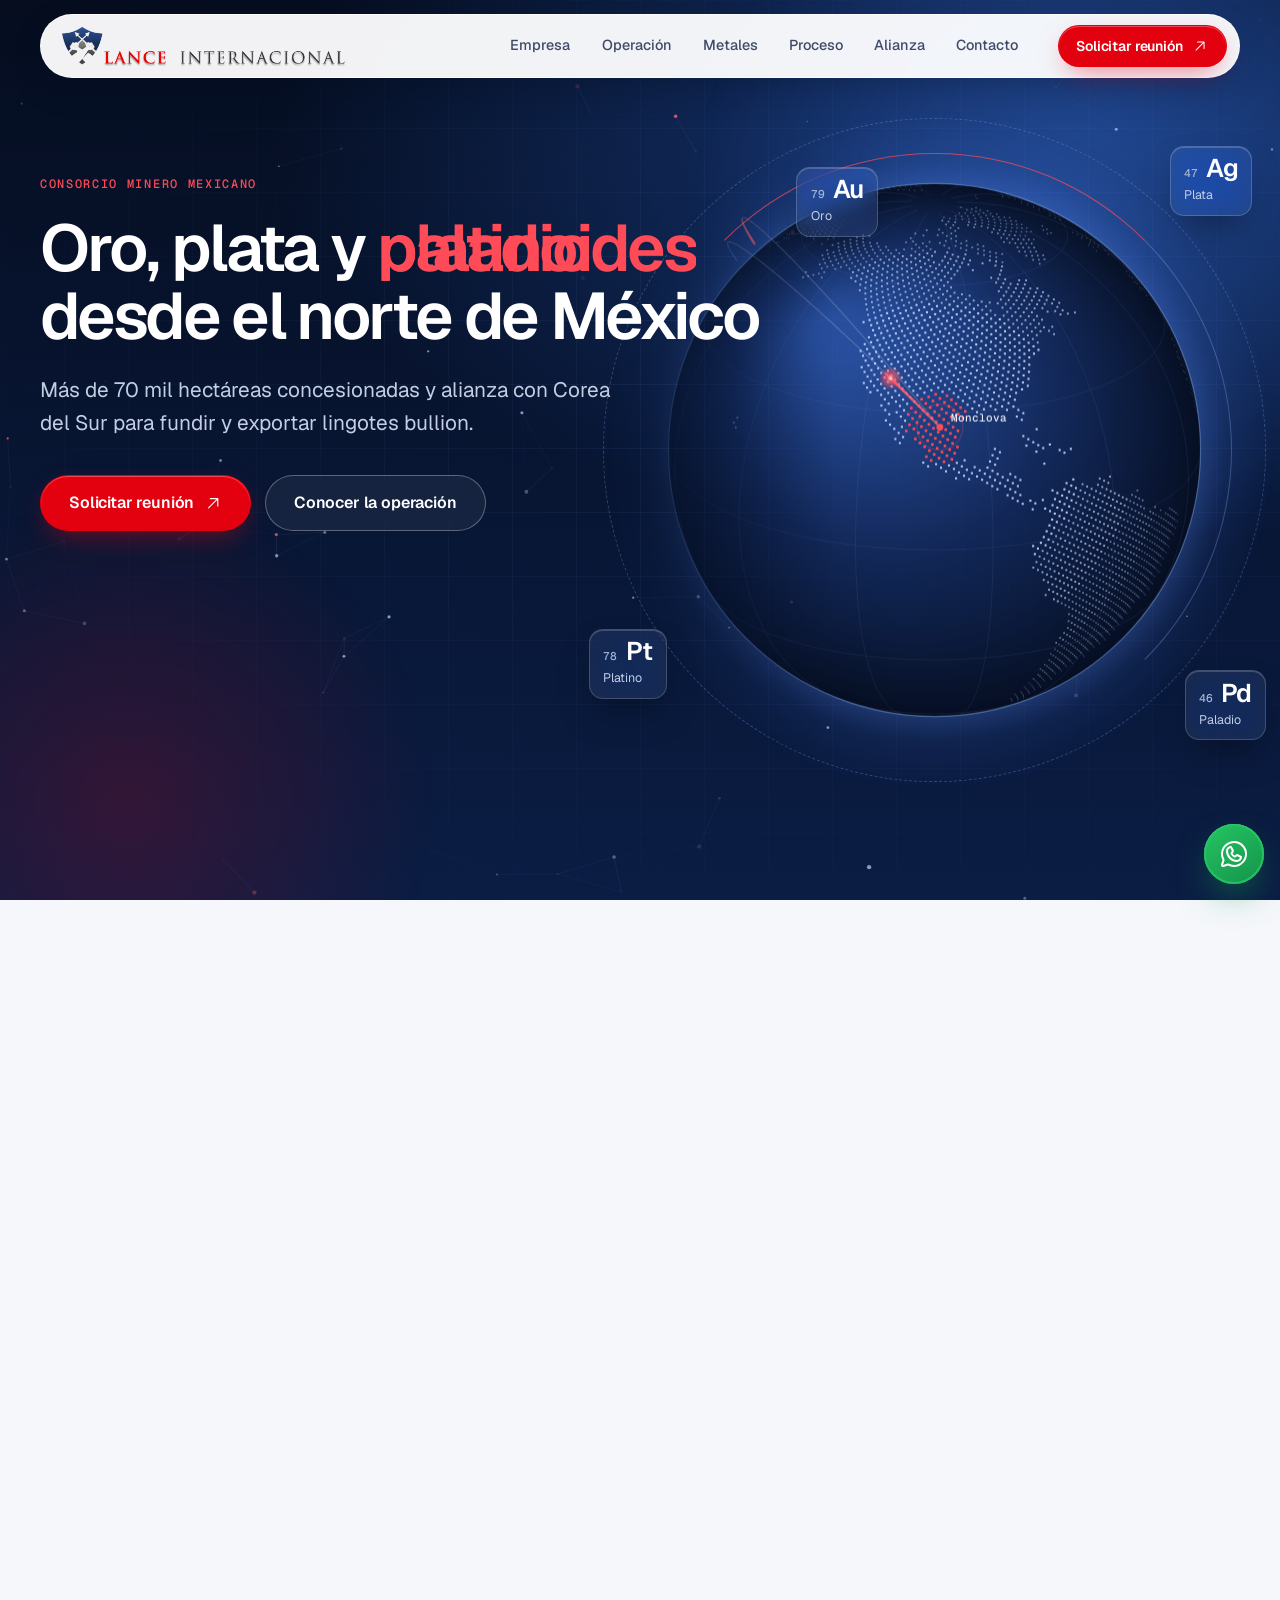
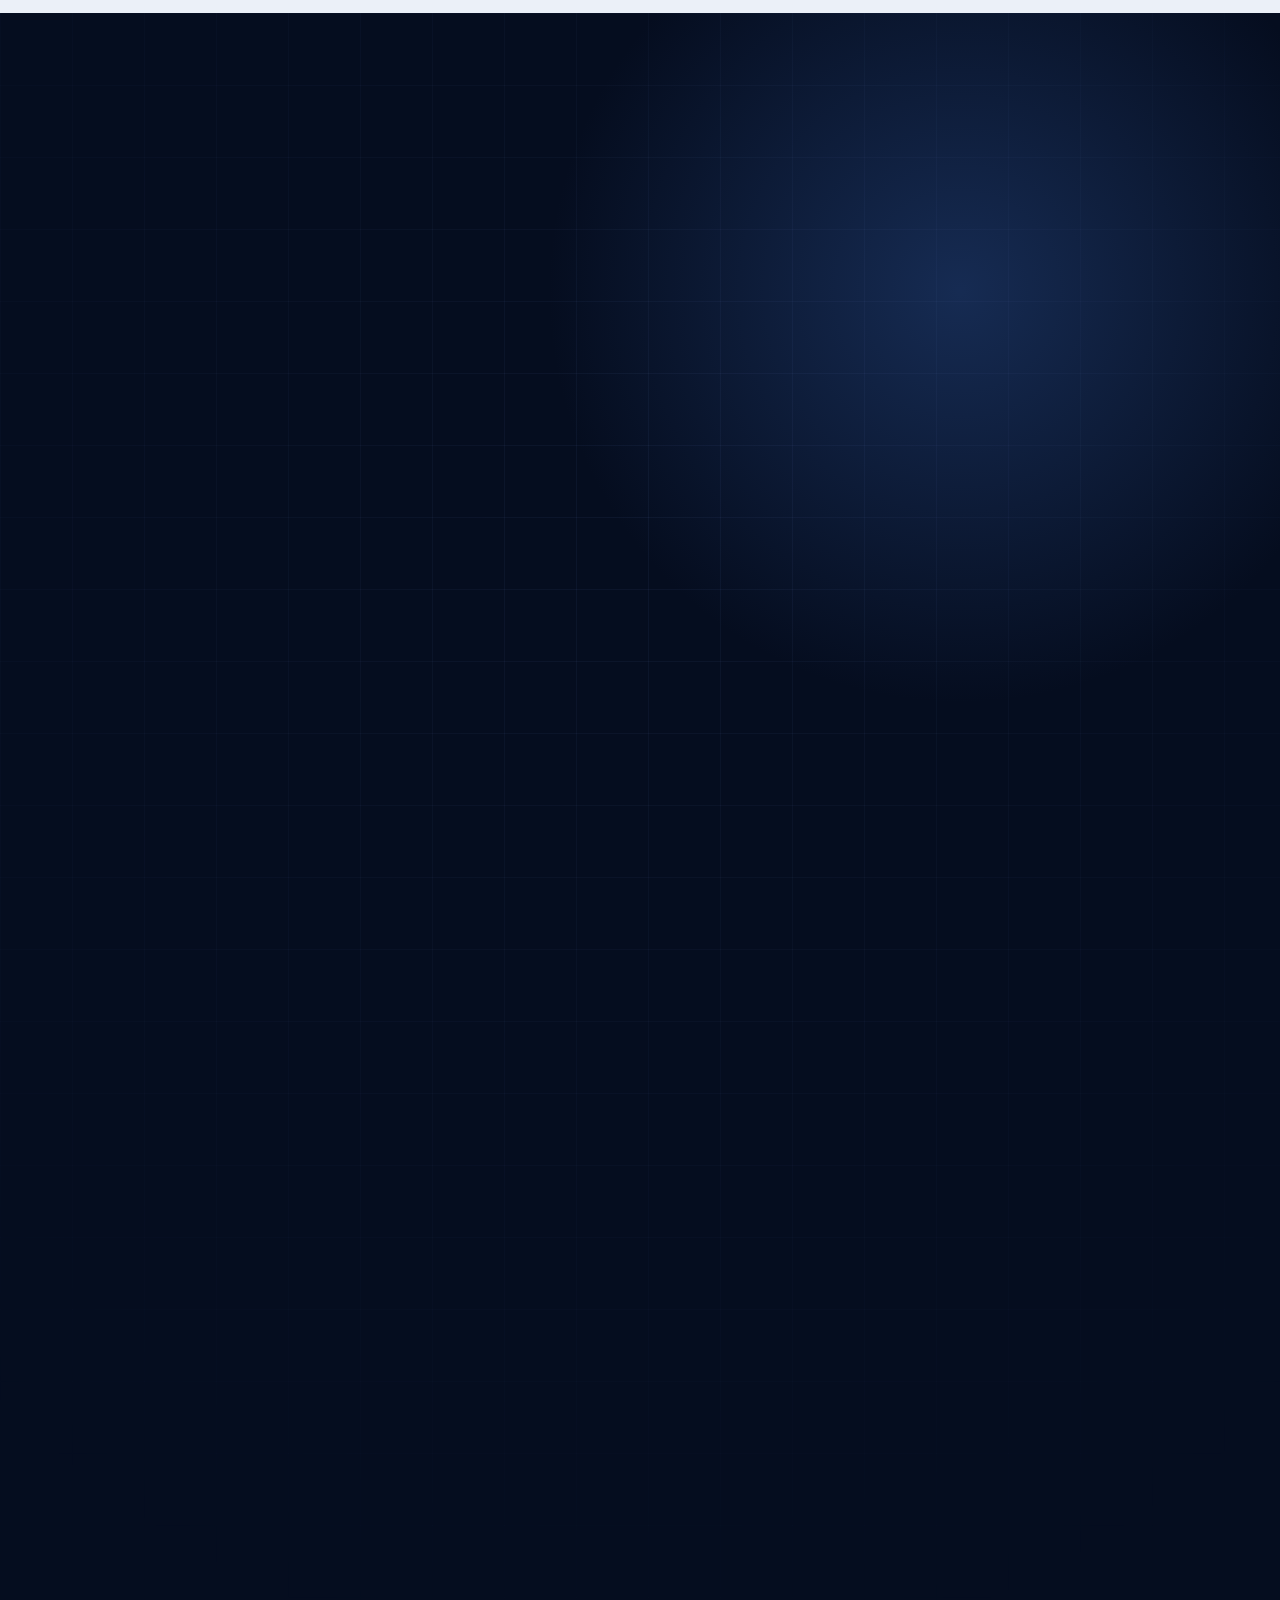
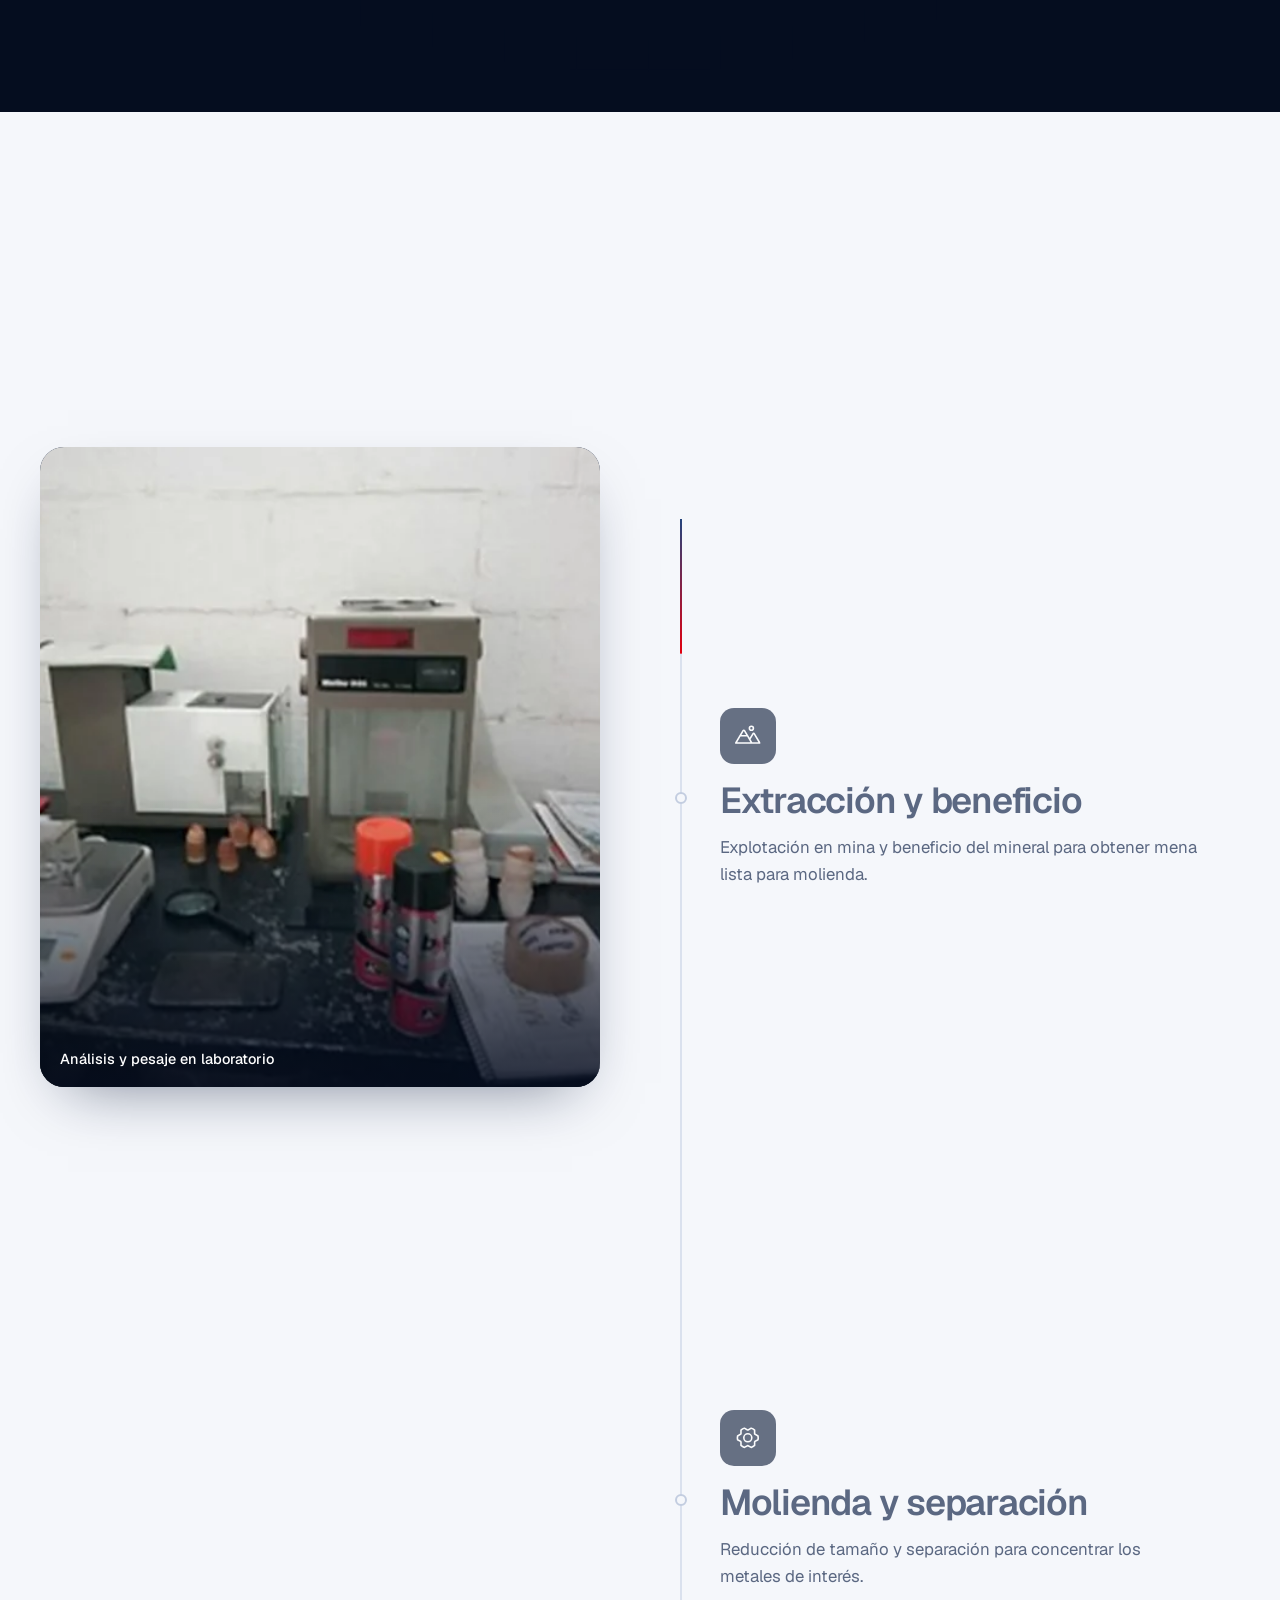
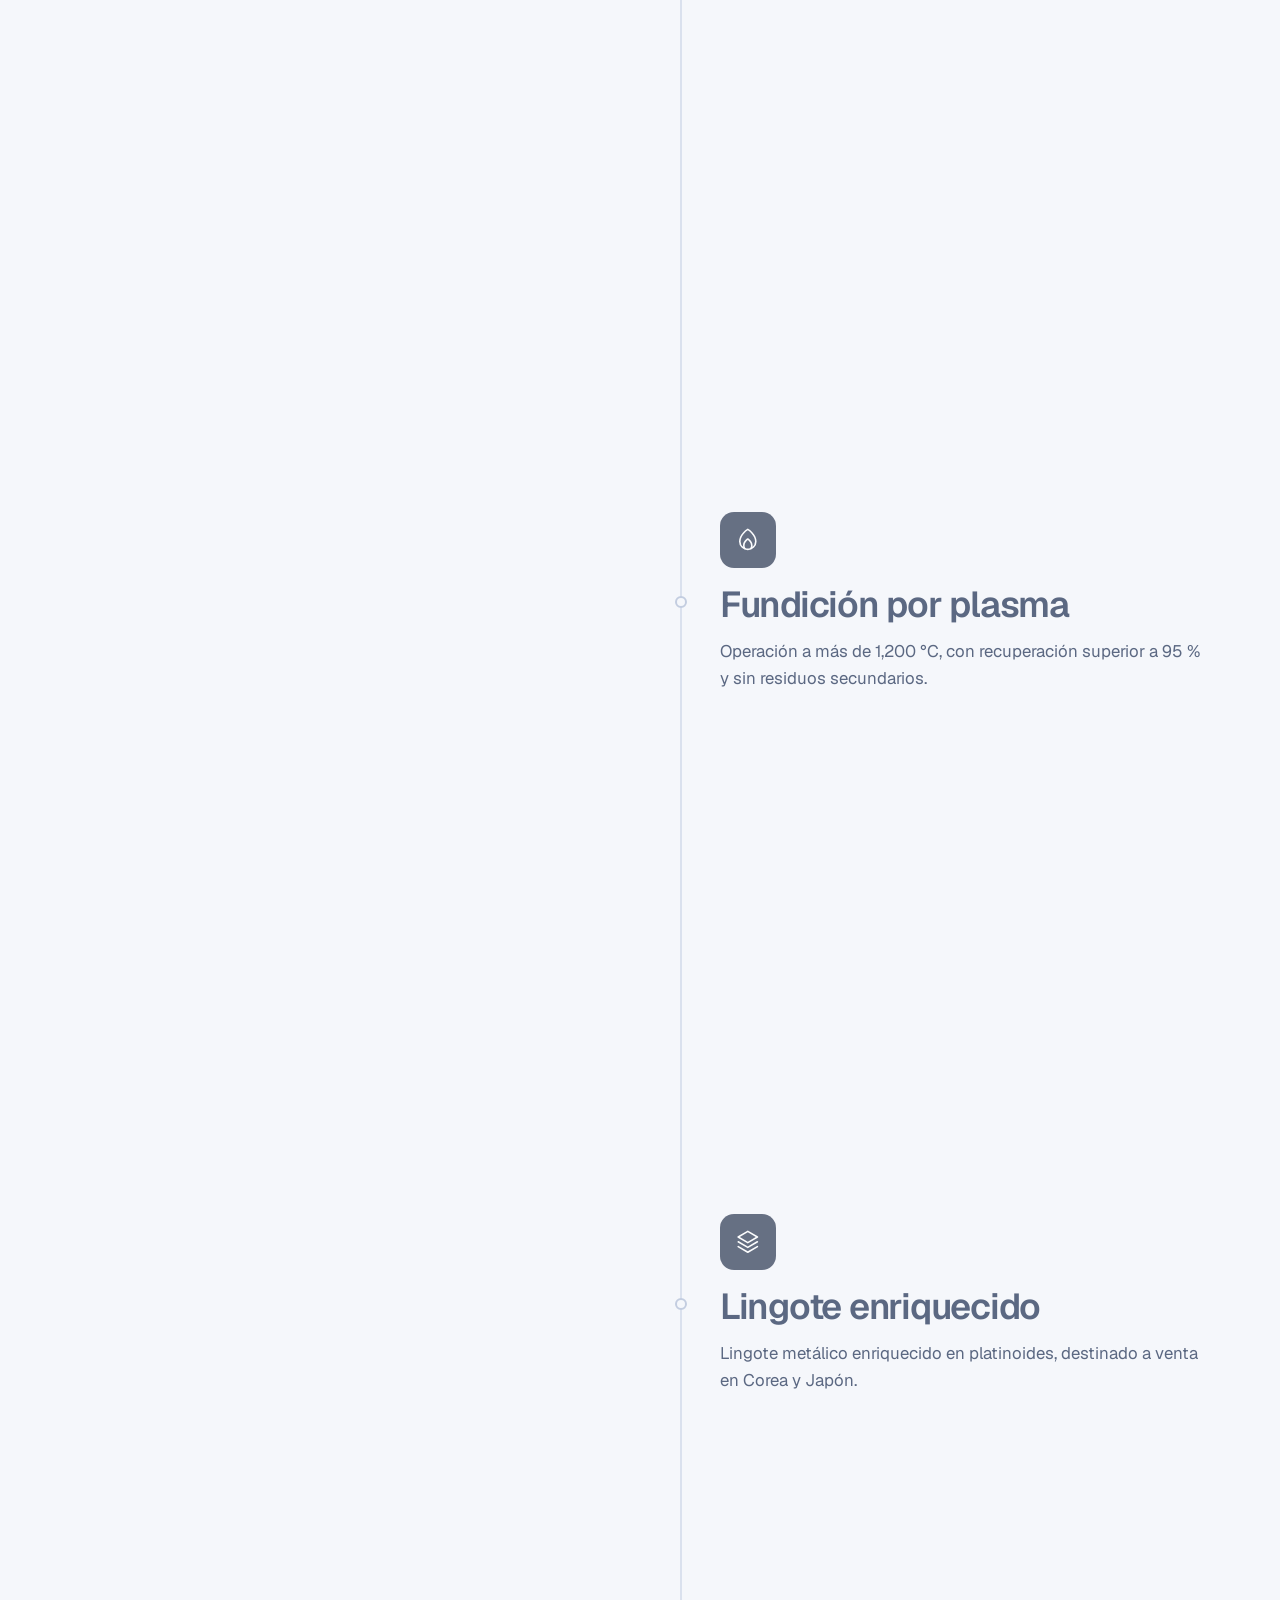
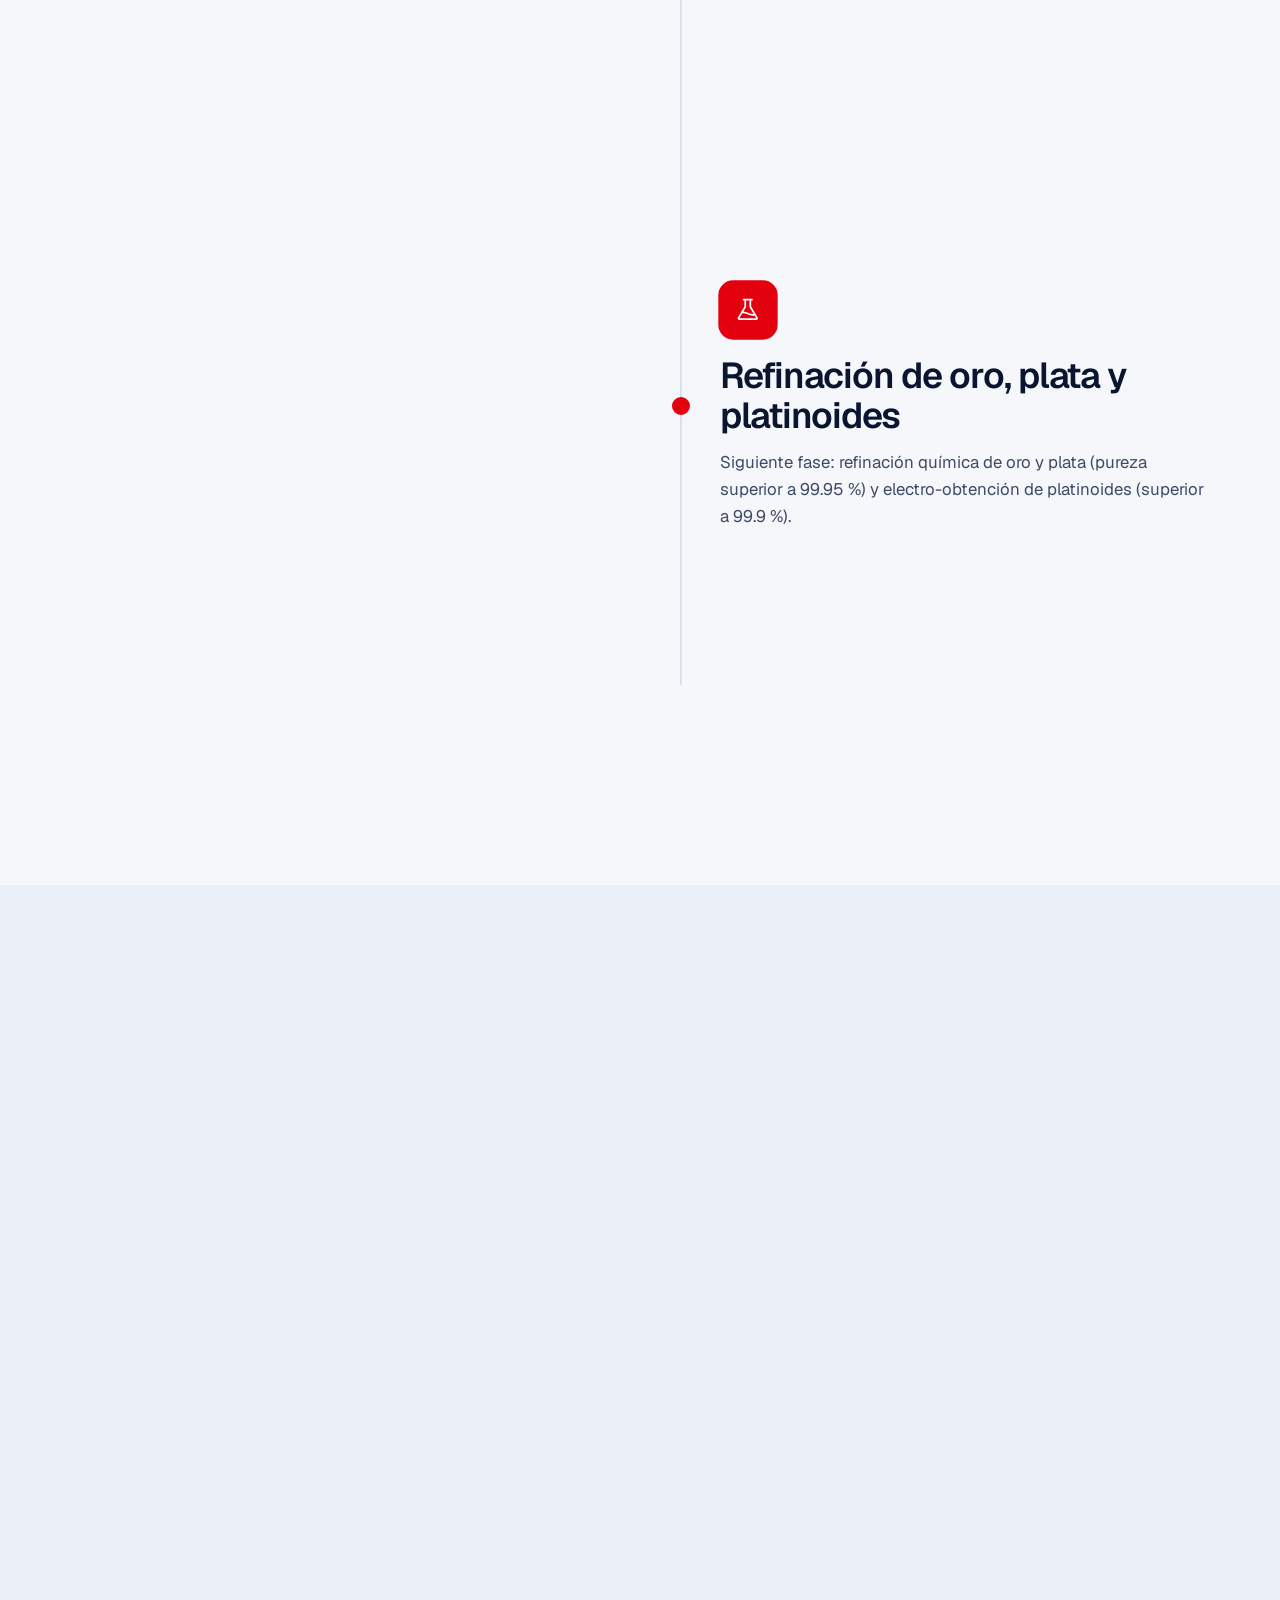
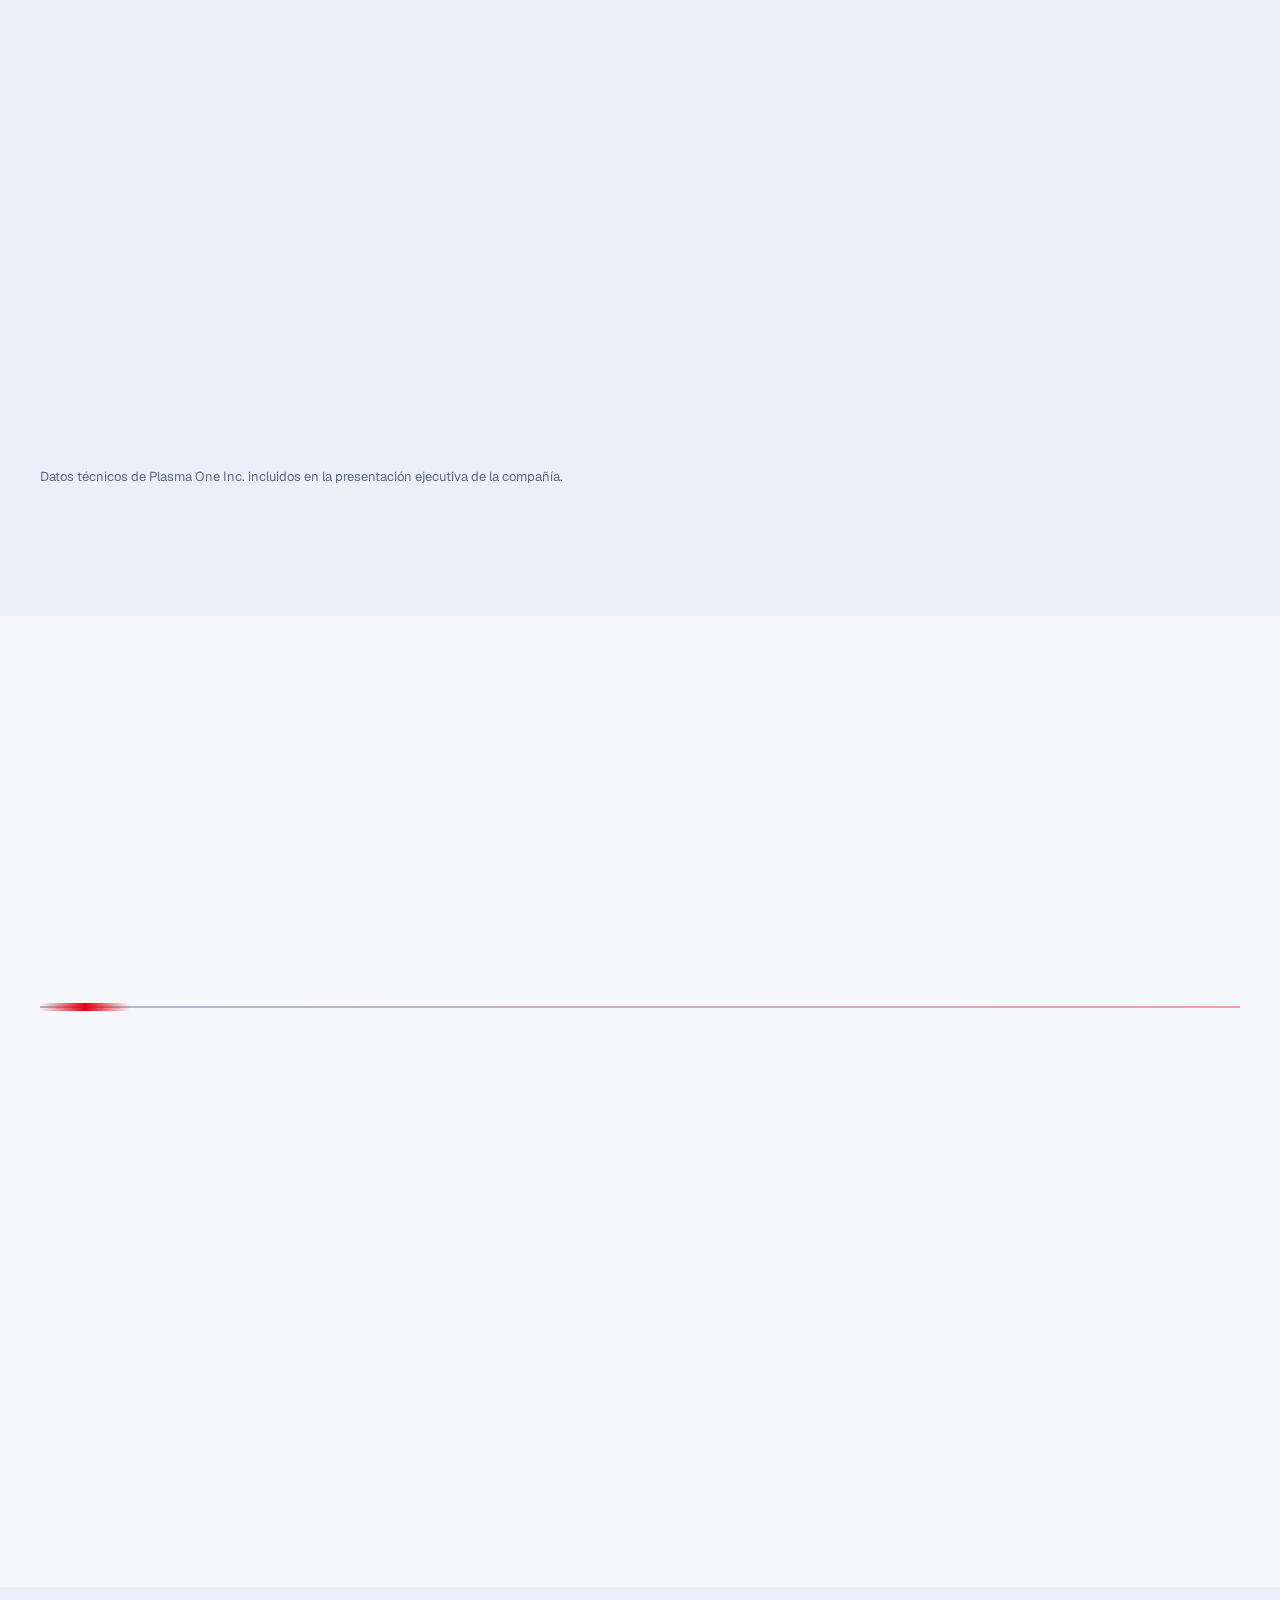
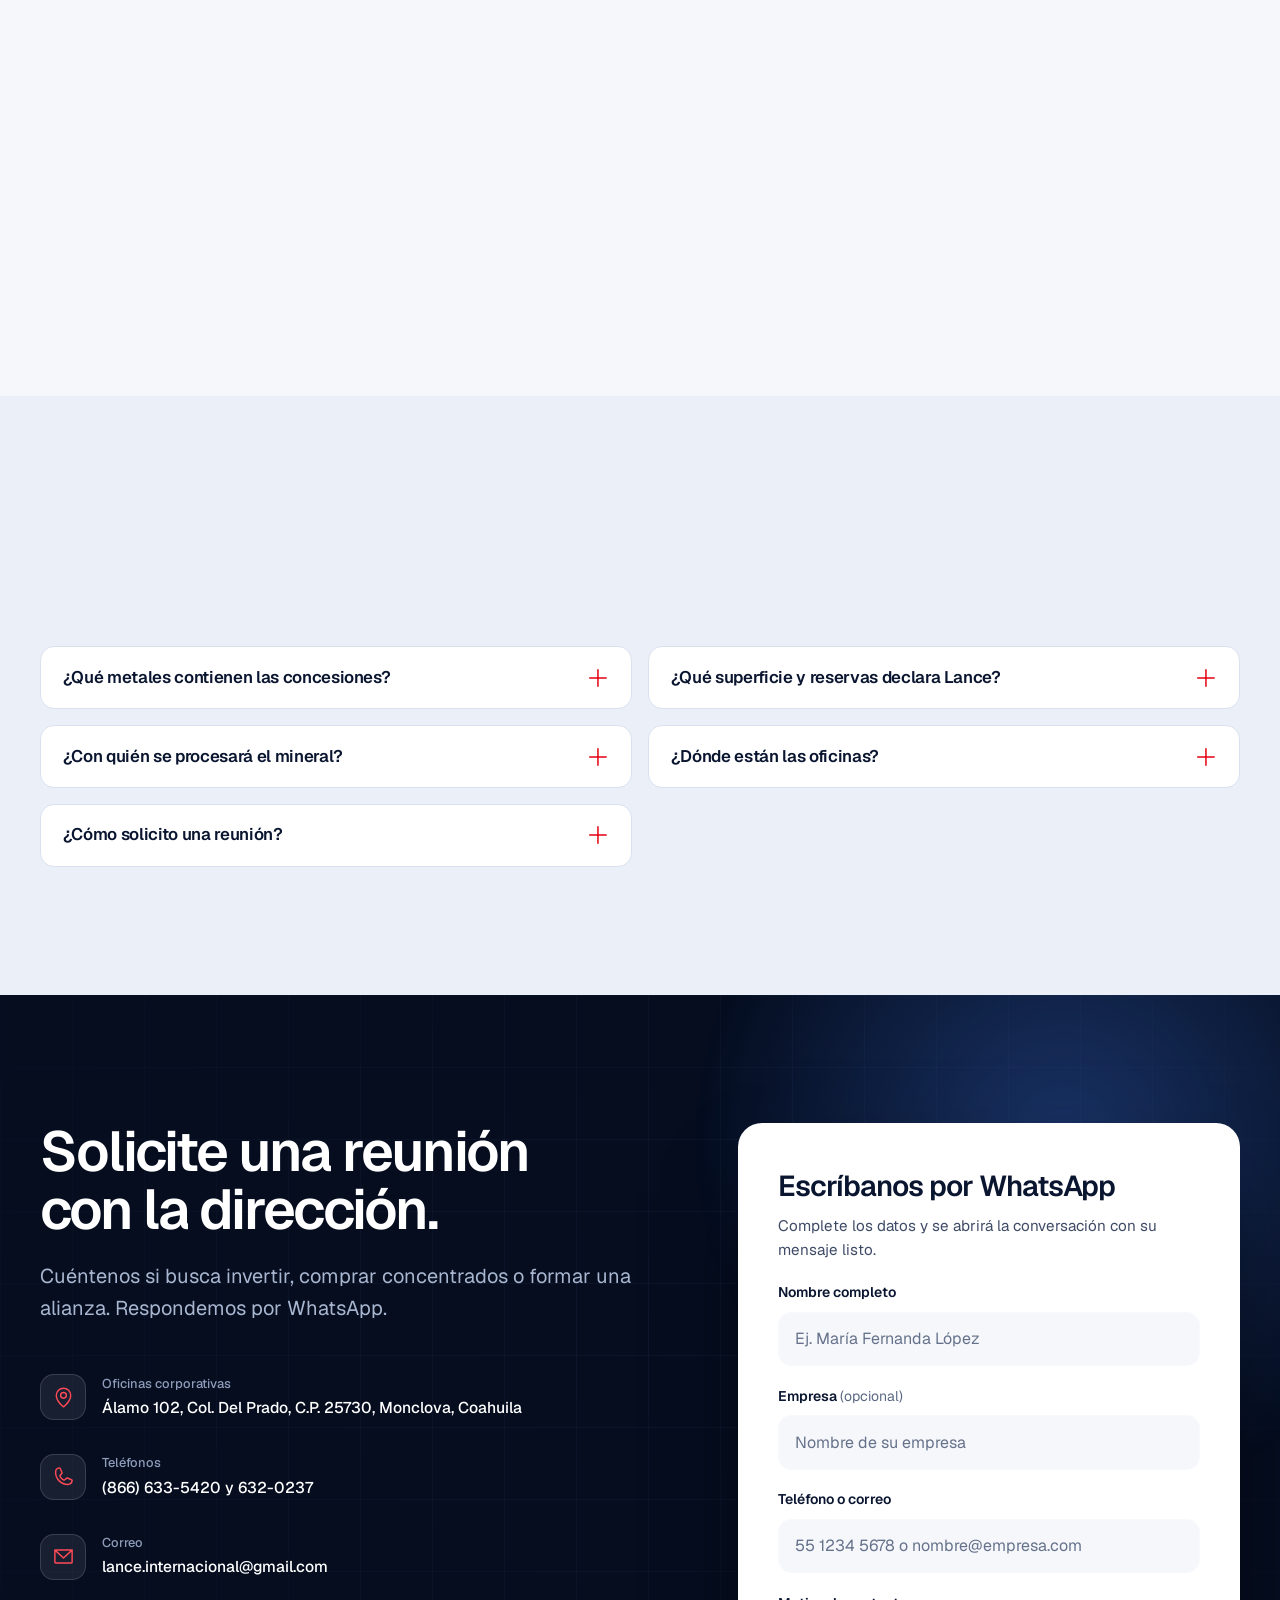
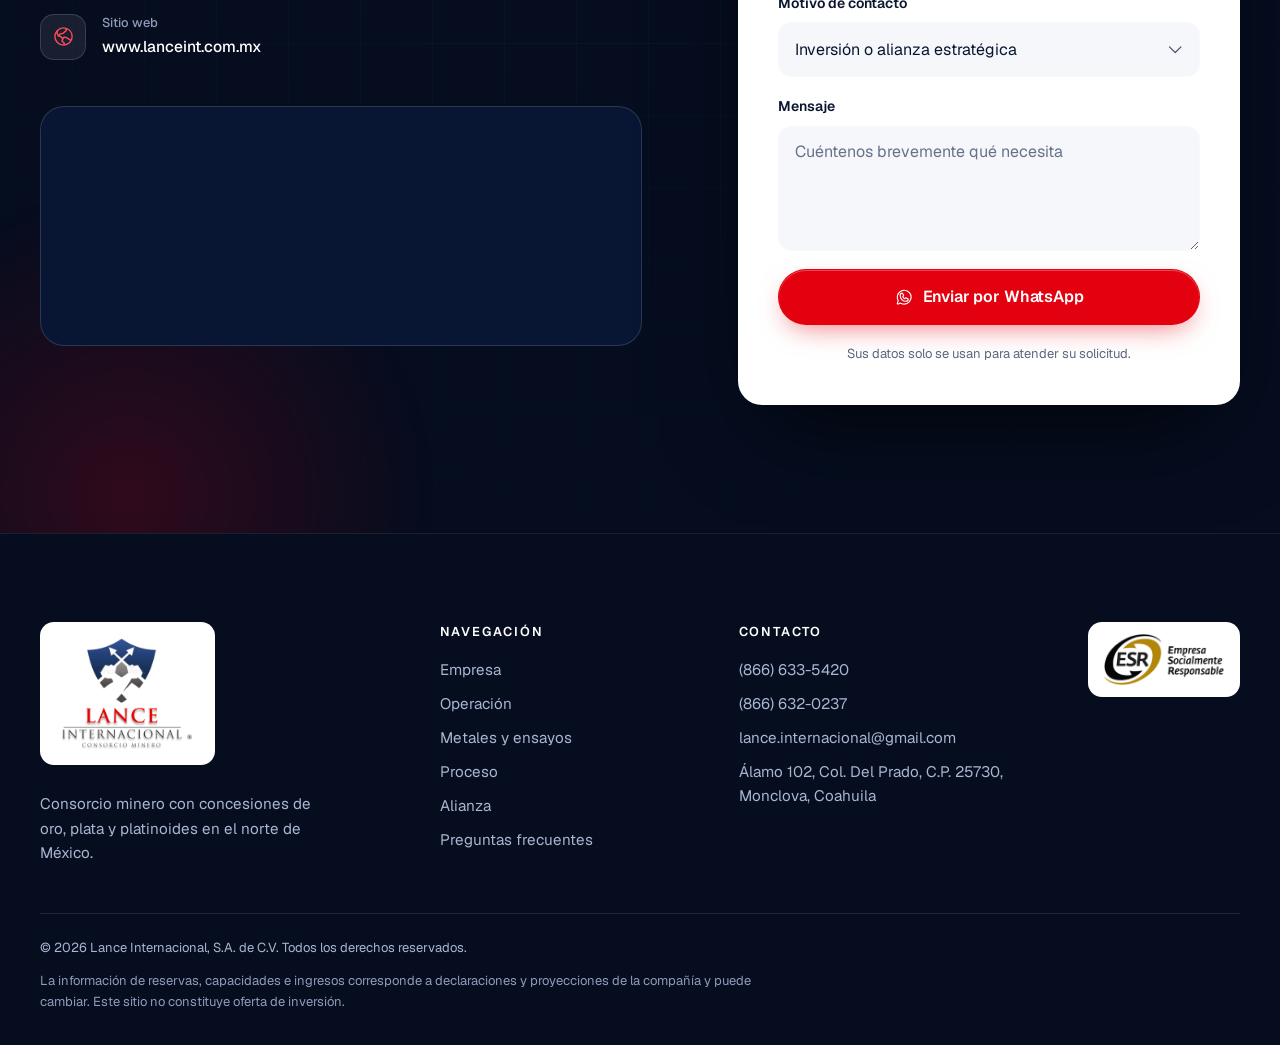
==== index.html @ d346f2a3 "first commit" ====
<!DOCTYPE html>
<html lang="es-MX" class="no-js">
<head>
  <meta charset="utf-8">
  <meta name="viewport" content="width=device-width, initial-scale=1, viewport-fit=cover">

  <!-- SEO base -->
  <title>Lance Internacional | Minería de oro, plata y platinoides en Coahuila, México</title>
  <meta name="description" content="Lance Internacional: consorcio minero en Monclova, Coahuila, con concesiones de oro, plata y platinoides y alianza con Plasma One para exportar lingotes bullion.">
  <meta name="keywords" content="minería México, concesiones mineras Coahuila, oro plata platinoides, paladio platino iridio rodio, lingotes bullion, exportación de concentrados, consorcio minero Monclova, Plasma One">
  <meta name="author" content="Lance Internacional, S.A. de C.V.">
  <meta name="robots" content="index, follow, max-image-preview:large">
  <link rel="canonical" href="https://www.lanceint.com.mx/">
  <meta name="theme-color" content="#081634">
  <meta name="format-detection" content="telephone=yes">

  <!-- Open Graph / Twitter -->
  <meta property="og:type" content="website">
  <meta property="og:locale" content="es_MX">
  <meta property="og:site_name" content="Lance Internacional">
  <meta property="og:title" content="Lance Internacional | Oro, plata y platinoides desde el norte de México">
  <meta property="og:description" content="Más de 70 mil hectáreas concesionadas y alianza tecnológica con Corea del Sur para fundir y exportar lingotes bullion.">
  <meta property="og:url" content="https://www.lanceint.com.mx/">
  <meta property="og:image" content="https://www.lanceint.com.mx/assets/og-image.jpg">
  <meta property="og:image:width" content="1200">
  <meta property="og:image:height" content="630">
  <meta property="og:image:alt" content="Lance Internacional, consorcio minero de Monclova, Coahuila">
  <meta name="twitter:card" content="summary_large_image">
  <meta name="twitter:title" content="Lance Internacional | Minería de metales preciosos en México">
  <meta name="twitter:description" content="Concesiones de oro, plata y platinoides en el norte de México, con alianza de procesamiento en Corea del Sur.">
  <meta name="twitter:image" content="https://www.lanceint.com.mx/assets/og-image.jpg">

  <!-- Iconos -->
  <link rel="icon" type="image/png" sizes="32x32" href="assets/favicon-32.png">
  <link rel="apple-touch-icon" href="assets/apple-touch-icon.png">

  <!-- Tipografía autoalojada: Geist (títulos y texto) y Geist Mono (cifras y datos) -->
  <link rel="preload" as="font" type="font/woff2" href="assets/fonts/geist-latin.woff2" crossorigin>
  <link rel="preload" as="font" type="font/woff2" href="assets/fonts/geist-mono-latin.woff2" crossorigin>
  <link rel="preload" as="image" href="assets/shield.png">
  <link rel="stylesheet" href="styles.css">

  <script>document.documentElement.className = 'js is-loading';</script>

  <!-- Datos estructurados -->
  <script type="application/ld+json">
  {
    "@context": "https://schema.org",
    "@graph": [
      {
        "@type": "Organization",
        "@id": "https://www.lanceint.com.mx/#org",
        "name": "Lance Internacional, S.A. de C.V.",
        "alternateName": "Lance Internacional",
        "url": "https://www.lanceint.com.mx/",
        "logo": "https://www.lanceint.com.mx/assets/logo-stack.png",
        "description": "Consorcio minero con concesiones de oro, plata y platinoides en el norte de México.",
        "email": "lance.internacional@gmail.com",
        "telephone": "+52-866-633-5420",
        "address": {
          "@type": "PostalAddress",
          "streetAddress": "Álamo 102, Col. Del Prado",
          "addressLocality": "Monclova",
          "addressRegion": "Coahuila",
          "postalCode": "25730",
          "addressCountry": "MX"
        },
        "contactPoint": [{
          "@type": "ContactPoint",
          "contactType": "sales",
          "telephone": "+52-866-633-5420",
          "email": "lance.internacional@gmail.com",
          "areaServed": "MX",
          "availableLanguage": ["es", "en"]
        }]
      },
      {
        "@type": "WebSite",
        "@id": "https://www.lanceint.com.mx/#website",
        "url": "https://www.lanceint.com.mx/",
        "name": "Lance Internacional",
        "inLanguage": "es-MX",
        "publisher": { "@id": "https://www.lanceint.com.mx/#org" }
      },
      {
        "@type": "FAQPage",
        "mainEntity": [
          {
            "@type": "Question",
            "name": "¿Qué metales contienen las concesiones de Lance Internacional?",
            "acceptedAnswer": { "@type": "Answer", "text": "Según la presentación ejecutiva de la compañía, las concesiones contienen oro, plata y platinoides: paladio, platino, iridio, rodio, rutenio y osmio." }
          },
          {
            "@type": "Question",
            "name": "¿Qué superficie y reservas declara la compañía?",
            "acceptedAnswer": { "@type": "Answer", "text": "Lance Internacional declara concesiones mineras en el norte de México con superficies del orden de 70 mil hectáreas y más de 500 millones de toneladas de reservas de minerales." }
          },
          {
            "@type": "Question",
            "name": "¿Con quién se procesará el mineral?",
            "acceptedAnswer": { "@type": "Answer", "text": "Existe un contrato de asociación por 5 años, renovable, con Plasma One Inc., empresa de Corea del Sur con tecnología y equipos para procesar a lingotes tipo bullion y venderlos en Corea y Japón." }
          },
          {
            "@type": "Question",
            "name": "¿Dónde se encuentran las oficinas de Lance Internacional?",
            "acceptedAnswer": { "@type": "Answer", "text": "Álamo 102, Col. Del Prado, C.P. 25730, Monclova, Coahuila, México." }
          },
          {
            "@type": "Question",
            "name": "¿Cómo puedo solicitar una reunión o información?",
            "acceptedAnswer": { "@type": "Answer", "text": "Puede escribir por WhatsApp desde el formulario del sitio, llamar al (866) 633-5420 o 632-0237, o enviar un correo a lance.internacional@gmail.com." }
          }
        ]
      }
    ]
  }
  </script>
</head>

<body>
<a class="skip" href="#main">Saltar al contenido</a>

<svg xmlns="http://www.w3.org/2000/svg" style="position:absolute;width:0;height:0;overflow:hidden" aria-hidden="true" focusable="false"><symbol id="i-arrow-right" viewBox="0 0 256 256"><path d="M221.66,133.66l-72,72a8,8,0,0,1-11.32-11.32L196.69,136H40a8,8,0,0,1,0-16H196.69L138.34,61.66a8,8,0,0,1,11.32-11.32l72,72A8,8,0,0,1,221.66,133.66Z"/></symbol><symbol id="i-arrow-up-right" viewBox="0 0 256 256"><path d="M200,64V168a8,8,0,0,1-16,0V83.31L69.66,197.66a8,8,0,0,1-11.32-11.32L172.69,72H88a8,8,0,0,1,0-16H192A8,8,0,0,1,200,64Z"/></symbol><symbol id="i-phone" viewBox="0 0 256 256"><path d="M222.37,158.46l-47.11-21.11-.13-.06a16,16,0,0,0-15.17,1.4,8.12,8.12,0,0,0-.75.56L134.87,160c-15.42-7.49-31.34-23.29-38.83-38.51l20.78-24.71c.2-.25.39-.5.57-.77a16,16,0,0,0,1.32-15.06l0-.12L97.54,33.64a16,16,0,0,0-16.62-9.52A56.26,56.26,0,0,0,32,80c0,79.4,64.6,144,144,144a56.26,56.26,0,0,0,55.88-48.92A16,16,0,0,0,222.37,158.46ZM176,208A128.14,128.14,0,0,1,48,80,40.2,40.2,0,0,1,82.87,40a.61.61,0,0,0,0,.12l21,47L83.2,111.86a6.13,6.13,0,0,0-.57.77,16,16,0,0,0-1,15.7c9.06,18.53,27.73,37.06,46.46,46.11a16,16,0,0,0,15.75-1.14,8.44,8.44,0,0,0,.74-.56L168.89,152l47,21.05h0s.08,0,.11,0A40.21,40.21,0,0,1,176,208Z"/></symbol><symbol id="i-envelope-simple" viewBox="0 0 256 256"><path d="M224,48H32a8,8,0,0,0-8,8V192a16,16,0,0,0,16,16H216a16,16,0,0,0,16-16V56A8,8,0,0,0,224,48ZM203.43,64,128,133.15,52.57,64ZM216,192H40V74.19l82.59,75.71a8,8,0,0,0,10.82,0L216,74.19V192Z"/></symbol><symbol id="i-map-pin" viewBox="0 0 256 256"><path d="M128,64a40,40,0,1,0,40,40A40,40,0,0,0,128,64Zm0,64a24,24,0,1,1,24-24A24,24,0,0,1,128,128Zm0-112a88.1,88.1,0,0,0-88,88c0,31.4,14.51,64.68,42,96.25a254.19,254.19,0,0,0,41.45,38.3,8,8,0,0,0,9.18,0A254.19,254.19,0,0,0,174,200.25c27.45-31.57,42-64.85,42-96.25A88.1,88.1,0,0,0,128,16Zm0,206c-16.53-13-72-60.75-72-118a72,72,0,0,1,144,0C200,161.23,144.53,209,128,222Z"/></symbol><symbol id="i-check-circle" viewBox="0 0 256 256"><path d="M173.66,98.34a8,8,0,0,1,0,11.32l-56,56a8,8,0,0,1-11.32,0l-24-24a8,8,0,0,1,11.32-11.32L112,148.69l50.34-50.35A8,8,0,0,1,173.66,98.34ZM232,128A104,104,0,1,1,128,24,104.11,104.11,0,0,1,232,128Zm-16,0a88,88,0,1,0-88,88A88.1,88.1,0,0,0,216,128Z"/></symbol><symbol id="i-list" viewBox="0 0 256 256"><path d="M224,128a8,8,0,0,1-8,8H40a8,8,0,0,1,0-16H216A8,8,0,0,1,224,128ZM40,72H216a8,8,0,0,0,0-16H40a8,8,0,0,0,0,16ZM216,184H40a8,8,0,0,0,0,16H216a8,8,0,0,0,0-16Z"/></symbol><symbol id="i-x" viewBox="0 0 256 256"><path d="M205.66,194.34a8,8,0,0,1-11.32,11.32L128,139.31,61.66,205.66a8,8,0,0,1-11.32-11.32L116.69,128,50.34,61.66A8,8,0,0,1,61.66,50.34L128,116.69l66.34-66.35a8,8,0,0,1,11.32,11.32L139.31,128Z"/></symbol><symbol id="i-whatsapp-logo" viewBox="0 0 256 256"><path d="M187.58,144.84l-32-16a8,8,0,0,0-8,.5l-14.69,9.8a40.55,40.55,0,0,1-16-16l9.8-14.69a8,8,0,0,0,.5-8l-16-32A8,8,0,0,0,104,64a40,40,0,0,0-40,40,88.1,88.1,0,0,0,88,88,40,40,0,0,0,40-40A8,8,0,0,0,187.58,144.84ZM152,176a72.08,72.08,0,0,1-72-72A24,24,0,0,1,99.29,80.46l11.48,23L101,118a8,8,0,0,0-.73,7.51,56.47,56.47,0,0,0,30.15,30.15A8,8,0,0,0,138,155l14.61-9.74,23,11.48A24,24,0,0,1,152,176ZM128,24A104,104,0,0,0,36.18,176.88L24.83,210.93a16,16,0,0,0,20.24,20.24l34.05-11.35A104,104,0,1,0,128,24Zm0,192a87.87,87.87,0,0,1-44.06-11.81,8,8,0,0,0-6.54-.67L40,216,52.47,178.6a8,8,0,0,0-.66-6.54A88,88,0,1,1,128,216Z"/></symbol><symbol id="i-caret-down" viewBox="0 0 256 256"><path d="M213.66,101.66l-80,80a8,8,0,0,1-11.32,0l-80-80A8,8,0,0,1,53.66,90.34L128,164.69l74.34-74.35a8,8,0,0,1,11.32,11.32Z"/></symbol><symbol id="i-plus" viewBox="0 0 256 256"><path d="M224,128a8,8,0,0,1-8,8H136v80a8,8,0,0,1-16,0V136H40a8,8,0,0,1,0-16h80V40a8,8,0,0,1,16,0v80h80A8,8,0,0,1,224,128Z"/></symbol><symbol id="i-globe-hemisphere-west" viewBox="0 0 256 256"><path d="M128,24A104,104,0,1,0,232,128,104.11,104.11,0,0,0,128,24Zm88,104a87.62,87.62,0,0,1-6.4,32.94l-44.7-27.49a15.92,15.92,0,0,0-6.24-2.23l-22.82-3.08a16.11,16.11,0,0,0-16,7.86h-8.72l-3.8-7.86a15.91,15.91,0,0,0-11-8.67l-8-1.73L96.14,104h16.71a16.06,16.06,0,0,0,7.73-2l12.25-6.76a16.62,16.62,0,0,0,3-2.14l26.91-24.34A15.93,15.93,0,0,0,166,49.1l-.36-.65A88.11,88.11,0,0,1,216,128ZM143.31,41.34,152,56.9,125.09,81.24,112.85,88H96.14a16,16,0,0,0-13.88,8l-8.73,15.23L63.38,84.19,74.32,58.32a87.87,87.87,0,0,1,69-17ZM40,128a87.53,87.53,0,0,1,8.54-37.8l11.34,30.27a16,16,0,0,0,11.62,10l21.43,4.61L96.74,143a16.09,16.09,0,0,0,14.4,9h1.48l-7.23,16.23a16,16,0,0,0,2.86,17.37l.14.14L128,205.94l-1.94,10A88.11,88.11,0,0,1,40,128Zm102.58,86.78,1.13-5.81a16.09,16.09,0,0,0-4-13.9,1.85,1.85,0,0,1-.14-.14L120,174.74,133.7,144l22.82,3.08,45.72,28.12A88.18,88.18,0,0,1,142.58,214.78Z"/></symbol><symbol id="i-factory" viewBox="0 0 256 256"><path d="M116,176a8,8,0,0,1-8,8H80a8,8,0,0,1,0-16h28A8,8,0,0,1,116,176Zm60-8H148a8,8,0,0,0,0,16h28a8,8,0,0,0,0-16Zm64,48a8,8,0,0,1-8,8H24a8,8,0,0,1,0-16h8V88a8,8,0,0,1,12.8-6.4L96,120V88a8,8,0,0,1,12.8-6.4l38.74,29.05L159.1,29.74A16.08,16.08,0,0,1,174.94,16h18.12A16.08,16.08,0,0,1,208.9,29.74l15,105.13s.08.78.08,1.13v72h8A8,8,0,0,1,240,216Zm-77.86-94.4,8.53,6.4h36.11L193.06,32H174.94ZM48,208H208V144H168a8,8,0,0,1-4.8-1.6l-14.4-10.8,0,0L112,104v32a8,8,0,0,1-12.8,6.4L48,104Z"/></symbol><symbol id="i-flask" viewBox="0 0 256 256"><path d="M221.69,199.77,160,96.92V40h8a8,8,0,0,0,0-16H88a8,8,0,0,0,0,16h8V96.92L34.31,199.77A16,16,0,0,0,48,224H208a16,16,0,0,0,13.72-24.23ZM110.86,103.25A7.93,7.93,0,0,0,112,99.14V40h32V99.14a7.93,7.93,0,0,0,1.14,4.11L183.36,167c-12,2.37-29.07,1.37-51.75-10.11-15.91-8.05-31.05-12.32-45.22-12.81ZM48,208l28.54-47.58c14.25-1.74,30.31,1.85,47.82,10.72,19,9.61,35,12.88,48,12.88a69.89,69.89,0,0,0,19.55-2.7L208,208Z"/></symbol><symbol id="i-mountains" viewBox="0 0 256 256"><path d="M164,80a28,28,0,1,0-28-28A28,28,0,0,0,164,80Zm0-40a12,12,0,1,1-12,12A12,12,0,0,1,164,40Zm90.88,155.92-54.56-92.08A15.87,15.87,0,0,0,186.55,96h0a15.85,15.85,0,0,0-13.76,7.84L146.63,148l-44.84-76.1a16,16,0,0,0-27.58,0L1.11,195.94A8,8,0,0,0,8,208H248a8,8,0,0,0,6.88-12.08ZM88,80l23.57,40H64.43ZM22,192l33-56h66l18.74,31.8,0,0L154,192Zm150.57,0-16.66-28.28L186.55,112,234,192Z"/></symbol><symbol id="i-shield-check" viewBox="0 0 256 256"><path d="M208,40H48A16,16,0,0,0,32,56v56c0,52.72,25.52,84.67,46.93,102.19,23.06,18.86,46,25.26,47,25.53a8,8,0,0,0,4.2,0c1-.27,23.91-6.67,47-25.53C198.48,196.67,224,164.72,224,112V56A16,16,0,0,0,208,40Zm0,72c0,37.07-13.66,67.16-40.6,89.42A129.3,129.3,0,0,1,128,223.62a128.25,128.25,0,0,1-38.92-21.81C61.82,179.51,48,149.3,48,112l0-56,160,0ZM82.34,141.66a8,8,0,0,1,11.32-11.32L112,148.69l50.34-50.35a8,8,0,0,1,11.32,11.32l-56,56a8,8,0,0,1-11.32,0Z"/></symbol><symbol id="i-certificate" viewBox="0 0 256 256"><path d="M128,136a8,8,0,0,1-8,8H72a8,8,0,0,1,0-16h48A8,8,0,0,1,128,136Zm-8-40H72a8,8,0,0,0,0,16h48a8,8,0,0,0,0-16Zm112,65.47V224A8,8,0,0,1,220,231l-24-13.74L172,231A8,8,0,0,1,160,224V200H40a16,16,0,0,1-16-16V56A16,16,0,0,1,40,40H216a16,16,0,0,1,16,16V86.53a51.88,51.88,0,0,1,0,74.94ZM160,184V161.47A52,52,0,0,1,216,76V56H40V184Zm56-12a51.88,51.88,0,0,1-40,0v38.22l16-9.16a8,8,0,0,1,7.94,0l16,9.16Zm16-48a36,36,0,1,0-36,36A36,36,0,0,0,232,124Z"/></symbol><symbol id="i-gear-six" viewBox="0 0 256 256"><path d="M128,80a48,48,0,1,0,48,48A48.05,48.05,0,0,0,128,80Zm0,80a32,32,0,1,1,32-32A32,32,0,0,1,128,160Zm109.94-52.79a8,8,0,0,0-3.89-5.4l-29.83-17-.12-33.62a8,8,0,0,0-2.83-6.08,111.91,111.91,0,0,0-36.72-20.67,8,8,0,0,0-6.46.59L128,41.85,97.88,25a8,8,0,0,0-6.47-.6A112.1,112.1,0,0,0,54.73,45.15a8,8,0,0,0-2.83,6.07l-.15,33.65-29.83,17a8,8,0,0,0-3.89,5.4,106.47,106.47,0,0,0,0,41.56,8,8,0,0,0,3.89,5.4l29.83,17,.12,33.62a8,8,0,0,0,2.83,6.08,111.91,111.91,0,0,0,36.72,20.67,8,8,0,0,0,6.46-.59L128,214.15,158.12,231a7.91,7.91,0,0,0,3.9,1,8.09,8.09,0,0,0,2.57-.42,112.1,112.1,0,0,0,36.68-20.73,8,8,0,0,0,2.83-6.07l.15-33.65,29.83-17a8,8,0,0,0,3.89-5.4A106.47,106.47,0,0,0,237.94,107.21Zm-15,34.91-28.57,16.25a8,8,0,0,0-3,3c-.58,1-1.19,2.06-1.81,3.06a7.94,7.94,0,0,0-1.22,4.21l-.15,32.25a95.89,95.89,0,0,1-25.37,14.3L134,199.13a8,8,0,0,0-3.91-1h-.19c-1.21,0-2.43,0-3.64,0a8.08,8.08,0,0,0-4.1,1l-28.84,16.1A96,96,0,0,1,67.88,201l-.11-32.2a8,8,0,0,0-1.22-4.22c-.62-1-1.23-2-1.8-3.06a8.09,8.09,0,0,0-3-3.06l-28.6-16.29a90.49,90.49,0,0,1,0-28.26L61.67,97.63a8,8,0,0,0,3-3c.58-1,1.19-2.06,1.81-3.06a7.94,7.94,0,0,0,1.22-4.21l.15-32.25a95.89,95.89,0,0,1,25.37-14.3L122,56.87a8,8,0,0,0,4.1,1c1.21,0,2.43,0,3.64,0a8.08,8.08,0,0,0,4.1-1l28.84-16.1A96,96,0,0,1,188.12,55l.11,32.2a8,8,0,0,0,1.22,4.22c.62,1,1.23,2,1.8,3.06a8.09,8.09,0,0,0,3,3.06l28.6,16.29A90.49,90.49,0,0,1,222.9,142.12Z"/></symbol><symbol id="i-buildings" viewBox="0 0 256 256"><path d="M240,208H224V96a16,16,0,0,0-16-16H144V32a16,16,0,0,0-24.88-13.32L39.12,72A16,16,0,0,0,32,85.34V208H16a8,8,0,0,0,0,16H240a8,8,0,0,0,0-16ZM208,96V208H144V96ZM48,85.34,128,32V208H48ZM112,112v16a8,8,0,0,1-16,0V112a8,8,0,1,1,16,0Zm-32,0v16a8,8,0,0,1-16,0V112a8,8,0,1,1,16,0Zm0,56v16a8,8,0,0,1-16,0V168a8,8,0,0,1,16,0Zm32,0v16a8,8,0,0,1-16,0V168a8,8,0,0,1,16,0Z"/></symbol><symbol id="i-trend-up" viewBox="0 0 256 256"><path d="M240,56v64a8,8,0,0,1-16,0V75.31l-82.34,82.35a8,8,0,0,1-11.32,0L96,123.31,29.66,189.66a8,8,0,0,1-11.32-11.32l72-72a8,8,0,0,1,11.32,0L136,140.69,212.69,64H168a8,8,0,0,1,0-16h64A8,8,0,0,1,240,56Z"/></symbol><symbol id="i-handshake" viewBox="0 0 256 256"><path d="M254.3,107.91,228.78,56.85a16,16,0,0,0-21.47-7.15L182.44,62.13,130.05,48.27a8.14,8.14,0,0,0-4.1,0L73.56,62.13,48.69,49.7a16,16,0,0,0-21.47,7.15L1.7,107.9a16,16,0,0,0,7.15,21.47l27,13.51,55.49,39.63a8.06,8.06,0,0,0,2.71,1.25l64,16a8,8,0,0,0,7.6-2.1l55.07-55.08,26.42-13.21a16,16,0,0,0,7.15-21.46Zm-54.89,33.37L165,113.72a8,8,0,0,0-10.68.61C136.51,132.27,116.66,130,104,122L147.24,80h31.81l27.21,54.41ZM41.53,64,62,74.22,36.43,125.27,16,115.06Zm116,119.13L99.42,168.61l-49.2-35.14,28-56L128,64.28l9.8,2.59-45,43.68-.08.09a16,16,0,0,0,2.72,24.81c20.56,13.13,45.37,11,64.91-5L188,152.66Zm62-57.87-25.52-51L214.47,64,240,115.06Zm-87.75,92.67a8,8,0,0,1-7.75,6.06,8.13,8.13,0,0,1-1.95-.24L80.41,213.33a7.89,7.89,0,0,1-2.71-1.25L51.35,193.26a8,8,0,0,1,9.3-13l25.11,17.94L126,208.24A8,8,0,0,1,131.82,217.94Z"/></symbol><symbol id="i-flame" viewBox="0 0 256 256"><path d="M173.79,51.48a221.25,221.25,0,0,0-41.67-34.34,8,8,0,0,0-8.24,0A221.25,221.25,0,0,0,82.21,51.48C54.59,80.48,40,112.47,40,144a88,88,0,0,0,176,0C216,112.47,201.41,80.48,173.79,51.48ZM96,184c0-27.67,22.53-47.28,32-54.3,9.48,7,32,26.63,32,54.3a32,32,0,0,1-64,0Zm77.27,15.93A47.8,47.8,0,0,0,176,184c0-44-42.09-69.79-43.88-70.86a8,8,0,0,0-8.24,0C122.09,114.21,80,140,80,184a47.8,47.8,0,0,0,2.73,15.93A71.88,71.88,0,0,1,56,144c0-34.41,20.4-63.15,37.52-81.19A216.21,216.21,0,0,1,128,33.54a215.77,215.77,0,0,1,34.48,29.27C193.49,95.5,200,125,200,144A71.88,71.88,0,0,1,173.27,199.93Z"/></symbol><symbol id="i-truck" viewBox="0 0 256 256"><path d="M255.42,117l-14-35A15.93,15.93,0,0,0,226.58,72H192V64a8,8,0,0,0-8-8H32A16,16,0,0,0,16,72V184a16,16,0,0,0,16,16H49a32,32,0,0,0,62,0h50a32,32,0,0,0,62,0h17a16,16,0,0,0,16-16V120A7.94,7.94,0,0,0,255.42,117ZM192,88h34.58l9.6,24H192ZM32,72H176v64H32ZM80,208a16,16,0,1,1,16-16A16,16,0,0,1,80,208Zm81-24H111a32,32,0,0,0-62,0H32V152H176v12.31A32.11,32.11,0,0,0,161,184Zm31,24a16,16,0,1,1,16-16A16,16,0,0,1,192,208Zm48-24H223a32.06,32.06,0,0,0-31-24V128h48Z"/></symbol><symbol id="i-leaf" viewBox="0 0 256 256"><path d="M223.45,40.07a8,8,0,0,0-7.52-7.52C139.8,28.08,78.82,51,52.82,94a87.09,87.09,0,0,0-12.76,49c.57,15.92,5.21,32,13.79,47.85l-19.51,19.5a8,8,0,0,0,11.32,11.32l19.5-19.51C81,210.73,97.09,215.37,113,215.94q1.67.06,3.33.06A86.93,86.93,0,0,0,162,203.18C205,177.18,227.93,116.21,223.45,40.07ZM153.75,189.5c-22.75,13.78-49.68,14-76.71.77l88.63-88.62a8,8,0,0,0-11.32-11.32L65.73,179c-13.19-27-13-54,.77-76.71,22.09-36.47,74.6-56.44,141.31-54.06C210.2,114.89,190.22,167.41,153.75,189.5Z"/></symbol><symbol id="i-scales" viewBox="0 0 256 256"><path d="M239.43,133l-32-80h0a8,8,0,0,0-9.16-4.84L136,62V40a8,8,0,0,0-16,0V65.58L54.26,80.19A8,8,0,0,0,48.57,85h0v.06L16.57,165a7.92,7.92,0,0,0-.57,3c0,23.31,24.54,32,40,32s40-8.69,40-32a7.92,7.92,0,0,0-.57-3L66.92,93.77,120,82V208H104a8,8,0,0,0,0,16h48a8,8,0,0,0,0-16H136V78.42L187,67.1,160.57,133a7.92,7.92,0,0,0-.57,3c0,23.31,24.54,32,40,32s40-8.69,40-32A7.92,7.92,0,0,0,239.43,133ZM56,184c-7.53,0-22.76-3.61-23.93-14.64L56,109.54l23.93,59.82C78.76,180.39,63.53,184,56,184Zm144-32c-7.53,0-22.76-3.61-23.93-14.64L200,77.54l23.93,59.82C222.76,148.39,207.53,152,200,152Z"/></symbol><symbol id="i-atom" viewBox="0 0 256 256"><path d="M196.12,128c24.65-34.61,37.22-70.38,19.74-87.86S162.61,35.23,128,59.88C93.39,35.23,57.62,22.66,40.14,40.14S35.23,93.39,59.88,128c-24.65,34.61-37.22,70.38-19.74,87.86h0c5.63,5.63,13.15,8.14,21.91,8.14,18.48,0,42.48-11.17,66-27.88C151.47,212.83,175.47,224,194,224c8.76,0,16.29-2.52,21.91-8.14h0C233.34,198.38,220.77,162.61,196.12,128Zm8.43-76.55c7.64,7.64,2.48,32.4-18.52,63.28a300.33,300.33,0,0,0-21.19-23.57A300.33,300.33,0,0,0,141.27,70C172.15,49,196.91,43.8,204.55,51.45ZM176.29,128a289.14,289.14,0,0,1-22.76,25.53A289.14,289.14,0,0,1,128,176.29a289.14,289.14,0,0,1-25.53-22.76A289.14,289.14,0,0,1,79.71,128,298.62,298.62,0,0,1,128,79.71a289.14,289.14,0,0,1,25.53,22.76A289.14,289.14,0,0,1,176.29,128ZM51.45,51.45c2.2-2.21,5.83-3.35,10.62-3.35C73.89,48.1,92.76,55,114.72,70A304,304,0,0,0,91.16,91.16,300.33,300.33,0,0,0,70,114.73C49,83.85,43.81,59.09,51.45,51.45Zm0,153.1C43.81,196.91,49,172.15,70,141.27a300.33,300.33,0,0,0,21.19,23.57A304.18,304.18,0,0,0,114.73,186C83.85,207,59.09,212.2,51.45,204.55Zm153.1,0c-7.64,7.65-32.4,2.48-63.28-18.52a304.18,304.18,0,0,0,23.57-21.19A300.33,300.33,0,0,0,186,141.27C207,172.15,212.19,196.91,204.55,204.55ZM140,128a12,12,0,1,1-12-12A12,12,0,0,1,140,128Z"/></symbol><symbol id="i-cube" viewBox="0 0 256 256"><path d="M223.68,66.15,135.68,18h0a15.88,15.88,0,0,0-15.36,0l-88,48.17a16,16,0,0,0-8.32,14v95.64a16,16,0,0,0,8.32,14l88,48.17a15.88,15.88,0,0,0,15.36,0l88-48.17a16,16,0,0,0,8.32-14V80.18A16,16,0,0,0,223.68,66.15ZM128,32h0l80.34,44L128,120,47.66,76ZM40,90l80,43.78v85.79L40,175.82Zm96,129.57V133.82L216,90v85.78Z"/></symbol><symbol id="i-hard-hat" viewBox="0 0 256 256"><path d="M224,152V136a96.37,96.37,0,0,0-64-90.51V40a16,16,0,0,0-16-16H112A16,16,0,0,0,96,40v5.49A96.37,96.37,0,0,0,32,136v16a16,16,0,0,0-16,16v24a16,16,0,0,0,16,16H224a16,16,0,0,0,16-16V168A16,16,0,0,0,224,152Zm-16-16v16H160V62.67A80.36,80.36,0,0,1,208,136ZM144,40V152H112V40ZM48,136A80.36,80.36,0,0,1,96,62.67V152H48Zm176,56H32V168H224v24Z"/></symbol><symbol id="i-airplane-takeoff" viewBox="0 0 256 256"><path d="M176,216a8,8,0,0,1-8,8H24a8,8,0,0,1,0-16H168A8,8,0,0,1,176,216ZM247.86,93.15a8,8,0,0,1-3.76,5.39l-147.41,88a40.18,40.18,0,0,1-20.26,5.52,39.78,39.78,0,0,1-27.28-10.87l-.12-.12L13,145.8a16,16,0,0,1,4.49-26.21l3-1.47a8,8,0,0,1,6.08-.4l28.26,9.54L75,115.06,53.17,93.87A16,16,0,0,1,57.7,67.4l.32-.13,7.15-2.71a8,8,0,0,1,5.59,0L124.7,84.38,176.27,53.6a39.82,39.82,0,0,1,51.28,9.12l.12.15,18.64,23.89A8,8,0,0,1,247.86,93.15Zm-19.74-3.7-13-16.67a23.88,23.88,0,0,0-30.68-5.42l-54.8,32.72a8.06,8.06,0,0,1-6.87.64L68,80.58l-4,1.53.21.2L93.57,110.8a8,8,0,0,1-1.43,12.58L59.93,142.87a8,8,0,0,1-6.7.73l-28.67-9.67-.19.1-.37.17a.71.71,0,0,1,.13.12l36,35.26a23.85,23.85,0,0,0,28.42,3.18Z"/></symbol><symbol id="i-clock" viewBox="0 0 256 256"><path d="M128,24A104,104,0,1,0,232,128,104.11,104.11,0,0,0,128,24Zm0,192a88,88,0,1,1,88-88A88.1,88.1,0,0,1,128,216Zm64-88a8,8,0,0,1-8,8H128a8,8,0,0,1-8-8V72a8,8,0,0,1,16,0v48h48A8,8,0,0,1,192,128Z"/></symbol><symbol id="i-warning" viewBox="0 0 256 256"><path d="M236.8,188.09,149.35,36.22h0a24.76,24.76,0,0,0-42.7,0L19.2,188.09a23.51,23.51,0,0,0,0,23.72A24.35,24.35,0,0,0,40.55,224h174.9a24.35,24.35,0,0,0,21.33-12.19A23.51,23.51,0,0,0,236.8,188.09ZM222.93,203.8a8.5,8.5,0,0,1-7.48,4.2H40.55a8.5,8.5,0,0,1-7.48-4.2,7.59,7.59,0,0,1,0-7.72L120.52,44.21a8.75,8.75,0,0,1,15,0l87.45,151.87A7.59,7.59,0,0,1,222.93,203.8ZM120,144V104a8,8,0,0,1,16,0v40a8,8,0,0,1-16,0Zm20,36a12,12,0,1,1-12-12A12,12,0,0,1,140,180Z"/></symbol><symbol id="i-file-text" viewBox="0 0 256 256"><path d="M213.66,82.34l-56-56A8,8,0,0,0,152,24H56A16,16,0,0,0,40,40V216a16,16,0,0,0,16,16H200a16,16,0,0,0,16-16V88A8,8,0,0,0,213.66,82.34ZM160,51.31,188.69,80H160ZM200,216H56V40h88V88a8,8,0,0,0,8,8h48V216Zm-32-80a8,8,0,0,1-8,8H96a8,8,0,0,1,0-16h64A8,8,0,0,1,168,136Zm0,32a8,8,0,0,1-8,8H96a8,8,0,0,1,0-16h64A8,8,0,0,1,168,168Z"/></symbol><symbol id="i-users-three" viewBox="0 0 256 256"><path d="M244.8,150.4a8,8,0,0,1-11.2-1.6A51.6,51.6,0,0,0,192,128a8,8,0,0,1-7.37-4.89,8,8,0,0,1,0-6.22A8,8,0,0,1,192,112a24,24,0,1,0-23.24-30,8,8,0,1,1-15.5-4A40,40,0,1,1,219,117.51a67.94,67.94,0,0,1,27.43,21.68A8,8,0,0,1,244.8,150.4ZM190.92,212a8,8,0,1,1-13.84,8,57,57,0,0,0-98.16,0,8,8,0,1,1-13.84-8,72.06,72.06,0,0,1,33.74-29.92,48,48,0,1,1,58.36,0A72.06,72.06,0,0,1,190.92,212ZM128,176a32,32,0,1,0-32-32A32,32,0,0,0,128,176ZM72,120a8,8,0,0,0-8-8A24,24,0,1,1,87.24,82a8,8,0,1,0,15.5-4A40,40,0,1,0,37,117.51,67.94,67.94,0,0,0,9.6,139.19a8,8,0,1,0,12.8,9.61A51.6,51.6,0,0,1,64,128,8,8,0,0,0,72,120Z"/></symbol><symbol id="i-compass" viewBox="0 0 256 256"><path d="M128,24A104,104,0,1,0,232,128,104.11,104.11,0,0,0,128,24Zm0,192a88,88,0,1,1,88-88A88.1,88.1,0,0,1,128,216ZM172.42,72.84l-64,32a8.05,8.05,0,0,0-3.58,3.58l-32,64A8,8,0,0,0,80,184a8.1,8.1,0,0,0,3.58-.84l64-32a8.05,8.05,0,0,0,3.58-3.58l32-64a8,8,0,0,0-10.74-10.74ZM138,138,97.89,158.11,118,118l40.15-20.07Z"/></symbol><symbol id="i-lightning" viewBox="0 0 256 256"><path d="M215.79,118.17a8,8,0,0,0-5-5.66L153.18,90.9l14.66-73.33a8,8,0,0,0-13.69-7l-112,120a8,8,0,0,0,3,13l57.63,21.61L88.16,238.43a8,8,0,0,0,13.69,7l112-120A8,8,0,0,0,215.79,118.17ZM109.37,214l10.47-52.38a8,8,0,0,0-5-9.06L62,132.71l84.62-90.66L136.16,94.43a8,8,0,0,0,5,9.06l52.8,19.8Z"/></symbol><symbol id="i-target" viewBox="0 0 256 256"><path d="M221.87,83.16A104.1,104.1,0,1,1,195.67,49l22.67-22.68a8,8,0,0,1,11.32,11.32l-96,96a8,8,0,0,1-11.32-11.32l27.72-27.72a40,40,0,1,0,17.87,31.09,8,8,0,1,1,16-.9,56,56,0,1,1-22.38-41.65L184.3,60.39a87.88,87.88,0,1,0,23.13,29.67,8,8,0,0,1,14.44-6.9Z"/></symbol><symbol id="i-seal-check" viewBox="0 0 256 256"><path d="M225.86,102.82c-3.77-3.94-7.67-8-9.14-11.57-1.36-3.27-1.44-8.69-1.52-13.94-.15-9.76-.31-20.82-8-28.51s-18.75-7.85-28.51-8c-5.25-.08-10.67-.16-13.94-1.52-3.56-1.47-7.63-5.37-11.57-9.14C146.28,23.51,138.44,16,128,16s-18.27,7.51-25.18,14.14c-3.94,3.77-8,7.67-11.57,9.14C88,40.64,82.56,40.72,77.31,40.8c-9.76.15-20.82.31-28.51,8S41,67.55,40.8,77.31c-.08,5.25-.16,10.67-1.52,13.94-1.47,3.56-5.37,7.63-9.14,11.57C23.51,109.72,16,117.56,16,128s7.51,18.27,14.14,25.18c3.77,3.94,7.67,8,9.14,11.57,1.36,3.27,1.44,8.69,1.52,13.94.15,9.76.31,20.82,8,28.51s18.75,7.85,28.51,8c5.25.08,10.67.16,13.94,1.52,3.56,1.47,7.63,5.37,11.57,9.14C109.72,232.49,117.56,240,128,240s18.27-7.51,25.18-14.14c3.94-3.77,8-7.67,11.57-9.14,3.27-1.36,8.69-1.44,13.94-1.52,9.76-.15,20.82-.31,28.51-8s7.85-18.75,8-28.51c.08-5.25.16-10.67,1.52-13.94,1.47-3.56,5.37-7.63,9.14-11.57C232.49,146.28,240,138.44,240,128S232.49,109.73,225.86,102.82Zm-11.55,39.29c-4.79,5-9.75,10.17-12.38,16.52-2.52,6.1-2.63,13.07-2.73,19.82-.1,7-.21,14.33-3.32,17.43s-10.39,3.22-17.43,3.32c-6.75.1-13.72.21-19.82,2.73-6.35,2.63-11.52,7.59-16.52,12.38S132,224,128,224s-9.15-4.92-14.11-9.69-10.17-9.75-16.52-12.38c-6.1-2.52-13.07-2.63-19.82-2.73-7-.1-14.33-.21-17.43-3.32s-3.22-10.39-3.32-17.43c-.1-6.75-.21-13.72-2.73-19.82-2.63-6.35-7.59-11.52-12.38-16.52S32,132,32,128s4.92-9.15,9.69-14.11,9.75-10.17,12.38-16.52c2.52-6.1,2.63-13.07,2.73-19.82.1-7,.21-14.33,3.32-17.43S70.51,56.9,77.55,56.8c6.75-.1,13.72-.21,19.82-2.73,6.35-2.63,11.52-7.59,16.52-12.38S124,32,128,32s9.15,4.92,14.11,9.69,10.17,9.75,16.52,12.38c6.1,2.52,13.07,2.63,19.82,2.73,7,.1,14.33.21,17.43,3.32s3.22,10.39,3.32,17.43c.1,6.75.21,13.72,2.73,19.82,2.63,6.35,7.59,11.52,12.38,16.52S224,124,224,128,219.08,137.15,214.31,142.11ZM173.66,98.34a8,8,0,0,1,0,11.32l-56,56a8,8,0,0,1-11.32,0l-24-24a8,8,0,0,1,11.32-11.32L112,148.69l50.34-50.35A8,8,0,0,1,173.66,98.34Z"/></symbol><symbol id="i-broadcast" viewBox="0 0 256 256"><path d="M128,88a40,40,0,1,0,40,40A40,40,0,0,0,128,88Zm0,64a24,24,0,1,1,24-24A24,24,0,0,1,128,152Zm73.71,7.14a80,80,0,0,1-14.08,22.2,8,8,0,0,1-11.92-10.67,63.95,63.95,0,0,0,0-85.33,8,8,0,1,1,11.92-10.67,80.08,80.08,0,0,1,14.08,84.47ZM69,103.09a64,64,0,0,0,11.26,67.58,8,8,0,0,1-11.92,10.67,79.93,79.93,0,0,1,0-106.67A8,8,0,1,1,80.29,85.34,63.77,63.77,0,0,0,69,103.09ZM248,128a119.58,119.58,0,0,1-34.29,84,8,8,0,1,1-11.42-11.2,103.9,103.9,0,0,0,0-145.56A8,8,0,1,1,213.71,44,119.58,119.58,0,0,1,248,128ZM53.71,200.78A8,8,0,1,1,42.29,212a119.87,119.87,0,0,1,0-168,8,8,0,1,1,11.42,11.2,103.9,103.9,0,0,0,0,145.56Z"/></symbol><symbol id="i-arrows-in-line-horizontal" viewBox="0 0 256 256"><path d="M136,40V216a8,8,0,0,1-16,0V40a8,8,0,0,1,16,0ZM69.66,90.34a8,8,0,0,0-11.32,11.32L76.69,120H16a8,8,0,0,0,0,16H76.69L58.34,154.34a8,8,0,0,0,11.32,11.32l32-32a8,8,0,0,0,0-11.32ZM240,120H179.31l18.35-18.34a8,8,0,0,0-11.32-11.32l-32,32a8,8,0,0,0,0,11.32l32,32a8,8,0,0,0,11.32-11.32L179.31,136H240a8,8,0,0,0,0-16Z"/></symbol><symbol id="i-coins" viewBox="0 0 256 256"><path d="M184,89.57V84c0-25.08-37.83-44-88-44S8,58.92,8,84v40c0,20.89,26.25,37.49,64,42.46V172c0,25.08,37.83,44,88,44s88-18.92,88-44V132C248,111.3,222.58,94.68,184,89.57ZM232,132c0,13.22-30.79,28-72,28-3.73,0-7.43-.13-11.08-.37C170.49,151.77,184,139,184,124V105.74C213.87,110.19,232,122.27,232,132ZM72,150.25V126.46A183.74,183.74,0,0,0,96,128a183.74,183.74,0,0,0,24-1.54v23.79A163,163,0,0,1,96,152,163,163,0,0,1,72,150.25Zm96-40.32V124c0,8.39-12.41,17.4-32,22.87V123.5C148.91,120.37,159.84,115.71,168,109.93ZM96,56c41.21,0,72,14.78,72,28s-30.79,28-72,28S24,97.22,24,84,54.79,56,96,56ZM24,124V109.93c8.16,5.78,19.09,10.44,32,13.57v23.37C36.41,141.4,24,132.39,24,124Zm64,48v-4.17c2.63.1,5.29.17,8,.17,3.88,0,7.67-.13,11.39-.35A121.92,121.92,0,0,0,120,171.41v23.46C100.41,189.4,88,180.39,88,172Zm48,26.25V174.4a179.48,179.48,0,0,0,24,1.6,183.74,183.74,0,0,0,24-1.54v23.79a165.45,165.45,0,0,1-48,0Zm64-3.38V171.5c12.91-3.13,23.84-7.79,32-13.57V172C232,180.39,219.59,189.4,200,194.87Z"/></symbol><symbol id="i-stack" viewBox="0 0 256 256"><path d="M230.91,172A8,8,0,0,1,228,182.91l-96,56a8,8,0,0,1-8.06,0l-96-56A8,8,0,0,1,36,169.09l92,53.65,92-53.65A8,8,0,0,1,230.91,172ZM220,121.09l-92,53.65L36,121.09A8,8,0,0,0,28,134.91l96,56a8,8,0,0,0,8.06,0l96-56A8,8,0,1,0,220,121.09ZM24,80a8,8,0,0,1,4-6.91l96-56a8,8,0,0,1,8.06,0l96,56a8,8,0,0,1,0,13.82l-96,56a8,8,0,0,1-8.06,0l-96-56A8,8,0,0,1,24,80Zm23.88,0L128,126.74,208.12,80,128,33.26Z"/></symbol><symbol id="i-link-simple" viewBox="0 0 256 256"><path d="M165.66,90.34a8,8,0,0,1,0,11.32l-64,64a8,8,0,0,1-11.32-11.32l64-64A8,8,0,0,1,165.66,90.34ZM215.6,40.4a56,56,0,0,0-79.2,0L106.34,70.45a8,8,0,0,0,11.32,11.32l30.06-30a40,40,0,0,1,56.57,56.56l-30.07,30.06a8,8,0,0,0,11.31,11.32L215.6,119.6a56,56,0,0,0,0-79.2ZM138.34,174.22l-30.06,30.06a40,40,0,1,1-56.56-56.57l30.05-30.05a8,8,0,0,0-11.32-11.32L40.4,136.4a56,56,0,0,0,79.2,79.2l30.06-30.07a8,8,0,0,0-11.32-11.31Z"/></symbol><symbol id="i-paper-plane-tilt" viewBox="0 0 256 256"><path d="M227.32,28.68a16,16,0,0,0-15.66-4.08l-.15,0L19.57,82.84a16,16,0,0,0-2.49,29.8L102,154l41.3,84.87A15.86,15.86,0,0,0,157.74,248q.69,0,1.38-.06a15.88,15.88,0,0,0,14-11.51l58.2-191.94c0-.05,0-.1,0-.15A16,16,0,0,0,227.32,28.68ZM157.83,231.85l-.05.14,0-.07-40.06-82.3,48-48a8,8,0,0,0-11.31-11.31l-48,48L24.08,98.25l-.07,0,.14,0L216,40Z"/></symbol><symbol id="i-spinner-gap" viewBox="0 0 256 256"><path d="M136,32V64a8,8,0,0,1-16,0V32a8,8,0,0,1,16,0Zm88,88H192a8,8,0,0,0,0,16h32a8,8,0,0,0,0-16Zm-45.09,47.6a8,8,0,0,0-11.31,11.31l22.62,22.63a8,8,0,0,0,11.32-11.32ZM128,184a8,8,0,0,0-8,8v32a8,8,0,0,0,16,0V192A8,8,0,0,0,128,184ZM77.09,167.6,54.46,190.22a8,8,0,0,0,11.32,11.32L88.4,178.91A8,8,0,0,0,77.09,167.6ZM72,128a8,8,0,0,0-8-8H32a8,8,0,0,0,0,16H64A8,8,0,0,0,72,128ZM65.78,54.46A8,8,0,0,0,54.46,65.78L77.09,88.4A8,8,0,0,0,88.4,77.09Z"/></symbol><symbol id="i-sparkle" viewBox="0 0 256 256"><path d="M197.58,129.06,146,110l-19-51.62a15.92,15.92,0,0,0-29.88,0L78,110l-51.62,19a15.92,15.92,0,0,0,0,29.88L78,178l19,51.62a15.92,15.92,0,0,0,29.88,0L146,178l51.62-19a15.92,15.92,0,0,0,0-29.88ZM137,164.22a8,8,0,0,0-4.74,4.74L112,223.85,91.78,169A8,8,0,0,0,87,164.22L32.15,144,87,123.78A8,8,0,0,0,91.78,119L112,64.15,132.22,119a8,8,0,0,0,4.74,4.74L191.85,144ZM144,40a8,8,0,0,1,8-8h16V16a8,8,0,0,1,16,0V32h16a8,8,0,0,1,0,16H184V64a8,8,0,0,1-16,0V48H152A8,8,0,0,1,144,40ZM248,88a8,8,0,0,1-8,8h-8v8a8,8,0,0,1-16,0V96h-8a8,8,0,0,1,0-16h8V72a8,8,0,0,1,16,0v8h8A8,8,0,0,1,248,88Z"/></symbol><symbol id="i-eye" viewBox="0 0 256 256"><path d="M247.31,124.76c-.35-.79-8.82-19.58-27.65-38.41C194.57,61.26,162.88,48,128,48S61.43,61.26,36.34,86.35C17.51,105.18,9,124,8.69,124.76a8,8,0,0,0,0,6.5c.35.79,8.82,19.57,27.65,38.4C61.43,194.74,93.12,208,128,208s66.57-13.26,91.66-38.34c18.83-18.83,27.3-37.61,27.65-38.4A8,8,0,0,0,247.31,124.76ZM128,192c-30.78,0-57.67-11.19-79.93-33.25A133.47,133.47,0,0,1,25,128,133.33,133.33,0,0,1,48.07,97.25C70.33,75.19,97.22,64,128,64s57.67,11.19,79.93,33.25A133.46,133.46,0,0,1,231.05,128C223.84,141.46,192.43,192,128,192Zm0-112a48,48,0,1,0,48,48A48.05,48.05,0,0,0,128,80Zm0,80a32,32,0,1,1,32-32A32,32,0,0,1,128,160Z"/></symbol><symbol id="i-cpu" viewBox="0 0 256 256"><path d="M152,96H104a8,8,0,0,0-8,8v48a8,8,0,0,0,8,8h48a8,8,0,0,0,8-8V104A8,8,0,0,0,152,96Zm-8,48H112V112h32Zm88,0H216V112h16a8,8,0,0,0,0-16H216V56a16,16,0,0,0-16-16H160V24a8,8,0,0,0-16,0V40H112V24a8,8,0,0,0-16,0V40H56A16,16,0,0,0,40,56V96H24a8,8,0,0,0,0,16H40v32H24a8,8,0,0,0,0,16H40v40a16,16,0,0,0,16,16H96v16a8,8,0,0,0,16,0V216h32v16a8,8,0,0,0,16,0V216h40a16,16,0,0,0,16-16V160h16a8,8,0,0,0,0-16Zm-32,56H56V56H200v95.87s0,.09,0,.13,0,.09,0,.13V200Z"/></symbol></svg>

<!-- ============================================================
     PANTALLA DE CARGA
     ============================================================ -->
<div id="loader" class="loader" role="status" aria-live="polite" aria-label="Cargando Lance Internacional">
  <div class="loader__half loader__half--top" aria-hidden="true"></div>
  <div class="loader__half loader__half--bottom" aria-hidden="true"></div>
  <div class="loader__bar" aria-hidden="true"><span></span></div>

  <div class="loader__content">
    <div class="loader__ring" aria-hidden="true">
      <span class="loader__ticks"></span>
      <span class="loader__arc"></span>
      <span class="loader__arc loader__arc--b"></span>
      <img class="loader__shield" src="assets/shield.png" alt="" width="360" height="332">
    </div>
    <p class="loader__brand"><b>Lance</b> Internacional</p>
    <p class="loader__sub">Consorcio minero</p>
  </div>

  <div class="loader__foot" aria-hidden="true">
    <p class="loader__status" data-status>Inicializando</p>
    <p class="loader__pct"><span data-pct>0</span><i>%</i></p>
  </div>
</div>

<div class="progress" aria-hidden="true"><span></span></div>

<!-- ============================================================
     NAVEGACIÓN
     ============================================================ -->
<header class="nav" id="nav">
  <div class="nav__bar">
    <a class="nav__brand" href="#inicio" aria-label="Lance Internacional, ir al inicio">
      <img src="assets/logo-horizontal.png" alt="Lance Internacional" width="1100" height="155">
    </a>

    <nav class="nav__links" aria-label="Principal">
      <a href="#empresa">Empresa</a>
      <a href="#operacion">Operación</a>
      <a href="#metales">Metales</a>
      <a href="#proceso">Proceso</a>
      <a href="#alianza">Alianza</a>
      <a href="#contacto">Contacto</a>
    </nav>

    <a class="btn btn--primary btn--sm nav__cta" href="#contacto" data-magnetic>
      <span>Solicitar reunión</span>
      <svg class="ico" aria-hidden="true"><use href="#i-arrow-up-right"/></svg>
    </a>

    <button class="nav__toggle" id="menuBtn" type="button" aria-label="Abrir menú" aria-expanded="false" aria-controls="menu">
      <span></span><span></span>
    </button>
  </div>
</header>

<div class="menu" id="menu" aria-hidden="true">
  <nav class="menu__inner" aria-label="Menú móvil">
    <a href="#empresa">Empresa</a>
    <a href="#operacion">Operación</a>
    <a href="#metales">Metales</a>
    <a href="#proceso">Proceso</a>
    <a href="#alianza">Alianza</a>
    <a href="#contacto">Contacto</a>
    <a class="btn btn--primary btn--block" href="#contacto">
      <span>Solicitar reunión</span>
      <svg class="ico" aria-hidden="true"><use href="#i-arrow-up-right"/></svg>
    </a>
  </nav>
</div>

<main id="main">

<!-- ============================================================
     HERO
     ============================================================ -->
<section id="inicio" class="hero is-dark" aria-labelledby="hero-title">
  <div class="hero__bg" aria-hidden="true">
    <span class="hero__aurora hero__aurora--a"></span>
    <span class="hero__aurora hero__aurora--b"></span>
    <span class="hero__grid"></span>
    <canvas class="hero__particles" id="particles"></canvas>
  </div>

  <div class="container hero__inner">
    <div class="hero__copy">
      <p class="eyebrow eyebrow--dark" data-intro style="--d:.05s">Consorcio minero mexicano</p>

      <h1 class="hero__title" id="hero-title">
        <span class="sr-only">Oro, plata y platinoides desde el norte de México</span>
        <span class="line" aria-hidden="true"><span class="line__in" data-intro-line style="--d:.15s">Oro, plata y
          <span class="cycle" data-cycle>
            <span class="cycle__w is-active">platinoides</span>
            <span class="cycle__w">paladio</span>
            <span class="cycle__w">platino</span>
            <span class="cycle__w">iridio</span>
            <span class="cycle__w">rodio</span>
            <span class="cycle__w">rutenio</span>
            <span class="cycle__w">osmio</span>
          </span>
        </span></span>
        <span class="line" aria-hidden="true"><span class="line__in" data-intro-line style="--d:.28s">desde el norte de México</span></span>
      </h1>

      <p class="hero__lead" data-intro style="--d:.45s">
        Más de 70 mil hectáreas concesionadas y alianza con Corea del Sur para fundir y exportar lingotes bullion.
      </p>

      <div class="hero__cta" data-intro style="--d:.6s">
        <a class="btn btn--primary btn--lg" href="#contacto" data-magnetic>
          <span>Solicitar reunión</span>
          <svg class="ico" aria-hidden="true"><use href="#i-arrow-up-right"/></svg>
        </a>
        <a class="btn btn--ghost btn--lg" href="#operacion">
          <span>Conocer la operación</span>
        </a>
      </div>
    </div>

    <div class="hero__visual" data-intro-visual role="img" aria-label="Globo terráqueo animado con rutas de exportación desde Monclova, México, hacia Busan, Corea del Sur, y Tokio, Japón">
      <div class="globe">
        <canvas id="globe"></canvas>
      </div>
      <ul class="orbit" aria-hidden="true">
        <li class="orbit__chip orbit__chip--1"><b>79</b><span>Au</span><em>Oro</em></li>
        <li class="orbit__chip orbit__chip--2"><b>47</b><span>Ag</span><em>Plata</em></li>
        <li class="orbit__chip orbit__chip--3"><b>78</b><span>Pt</span><em>Platino</em></li>
        <li class="orbit__chip orbit__chip--4"><b>46</b><span>Pd</span><em>Paladio</em></li>
      </ul>
    </div>
  </div>
</section>

<!-- ============================================================
     CIFRAS CLAVE
     ============================================================ -->
<section id="cifras" class="kpis" aria-label="Cifras clave de la compañía">
  <div class="container">
    <div class="kpis__panel" data-reveal>
      <dl class="kpis__list">
        <div class="kpi">
          <dt>Hectáreas en concesiones mineras</dt>
          <dd><span class="kpi__n" data-count="70">70</span><span class="kpi__u">mil+</span></dd>
        </div>
        <div class="kpi">
          <dt>Toneladas de reservas minerales declaradas</dt>
          <dd><span class="kpi__n" data-count="500">500</span><span class="kpi__u">M+</span></dd>
        </div>
        <div class="kpi">
          <dt>Toneladas al mes de explotación y exportación proyectadas</dt>
          <dd><span class="kpi__n" data-count="250">250</span><span class="kpi__u">t</span></dd>
        </div>
        <div class="kpi">
          <dt>Contrato de asociación renovable con Plasma One Inc.</dt>
          <dd><span class="kpi__n" data-count="5">5</span><span class="kpi__u">años</span></dd>
        </div>
      </dl>
      <p class="kpis__note">Cifras declaradas por la compañía en su presentación ejecutiva de abril de 2026.</p>
    </div>
  </div>
</section>

<!-- ============================================================
     EMPRESA
     ============================================================ -->
<section id="empresa" class="section about" aria-labelledby="about-title">
  <div class="container about__grid">
    <div class="about__copy">
      <h2 class="h2" id="about-title" data-split>Un consorcio minero con base en Monclova.</h2>
      <p class="lead" data-reveal>
        Lance Internacional explota, concentra y comercializa minerales con contenido de metales preciosos, con equipo de campo y laboratorio de ensayos.
      </p>

      <ul class="pillars">
        <li class="pillar" data-reveal>
          <span class="pillar__ico"><svg class="ico ico--lg" aria-hidden="true"><use href="#i-mountains"/></svg></span>
          <div>
            <h3>Minería</h3>
            <p>Exploración, explotación y concentración de minerales con oro, plata y platinoides.</p>
          </div>
        </li>
        <li class="pillar" data-reveal style="--d:.08s">
          <span class="pillar__ico"><svg class="ico ico--lg" aria-hidden="true"><use href="#i-hard-hat"/></svg></span>
          <div>
            <h3>Construcción</h3>
            <p>Caminos de acceso y aperturas de tiro para abrir frentes de trabajo en campo.</p>
          </div>
        </li>
        <li class="pillar" data-reveal style="--d:.16s">
          <span class="pillar__ico"><svg class="ico ico--lg" aria-hidden="true"><use href="#i-airplane-takeoff"/></svg></span>
          <div>
            <h3>Comercialización</h3>
            <p>Exportación de concentrados y lingotes bullion hacia mercados de Corea y Japón.</p>
          </div>
        </li>
      </ul>
    </div>

    <div class="about__media">
      <figure class="about__fig about__fig--a" data-reveal="scale">
        <div class="frame" data-parallax="-0.08">
          <img src="assets/oficina-monclova.webp" alt="Oficinas corporativas de Lance Internacional en Monclova, Coahuila, con jardín y acceso empedrado" width="1600" height="1200" loading="lazy" decoding="async">
        </div>
        <figcaption>Oficinas corporativas.</figcaption>
      </figure>
      <figure class="about__fig about__fig--b" data-reveal="scale" style="--d:.12s">
        <div class="frame" data-parallax="0.1">
          <img src="assets/letrero-sede.webp" alt="Letrero de la sede: Grupo ILT y Grupo Metals-Mex, con Lance Internacional, minería, construcción y comercialización" width="1280" height="992" loading="lazy" decoding="async">
        </div>
        <figcaption>Grupo ILT y Grupo Metals-Mex.</figcaption>
      </figure>
    </div>
  </div>
</section>

<!-- ============================================================
     OPERACIÓN EN CAMPO (galería acordeón)
     ============================================================ -->
<section id="operacion" class="section ops section--tint" aria-labelledby="ops-title">
  <div class="container">
    <header class="section__head">
      <p class="eyebrow" data-reveal>Operación en campo</p>
      <h2 class="h2" id="ops-title" data-split>Obra y maquinaria donde empieza el mineral.</h2>
      <p class="lead" data-reveal>Frentes de trabajo en Coahuila, plantas de beneficio y equipo de trituración.</p>
    </header>

    <ul class="acc" data-reveal>
      <li class="acc__item is-active" tabindex="0" aria-label="Proyectos Coahuila, sierra con concesiones">
        <img src="assets/campo-sierra.webp" alt="Sierra de Coahuila con vegetación y caminos de acceso a las concesiones" width="770" height="537" loading="lazy" decoding="async">
        <div class="acc__cap"><h3>Proyectos Coahuila</h3><p>Sierra y caminos de acceso a las concesiones.</p></div>
      </li>
      <li class="acc__item" tabindex="0" aria-label="Apertura de tiros con excavadora">
        <img src="assets/campo-excavadora.webp" alt="Excavadora y personal en la apertura de un tiro sobre la ladera" width="563" height="559" loading="lazy" decoding="async">
        <div class="acc__cap"><h3>Apertura de tiros</h3><p>Excavación y obra sobre la ladera.</p></div>
      </li>
      <li class="acc__item" tabindex="0" aria-label="Obra en caminos con cargador frontal">
        <img src="assets/campo-camino.webp" alt="Cargador frontal sobre camino de roca triturada en zona minera" width="565" height="557" loading="lazy" decoding="async">
        <div class="acc__cap"><h3>Obra en caminos</h3><p>Cargador frontal en zona de roca.</p></div>
      </li>
      <li class="acc__item" tabindex="0" aria-label="Planta clasificadora de mineral">
        <img src="assets/equipo-planta.webp" alt="Planta clasificadora de mineral con bandas transportadoras y tolvas" width="818" height="541" loading="lazy" decoding="async">
        <div class="acc__cap"><h3>Planta clasificadora</h3><p>Tolvas y bandas para preparar el mineral.</p></div>
      </li>
      <li class="acc__item" tabindex="0" aria-label="Trommel de lavado y clasificación">
        <img src="assets/equipo-lavado.webp" alt="Trommel de lavado y clasificación junto a una pila de material" width="737" height="548" loading="lazy" decoding="async">
        <div class="acc__cap"><h3>Trommel de lavado</h3><p>Lavado y clasificación en sitio.</p></div>
      </li>
    </ul>
  </div>
</section>

<!-- ============================================================
     METALES Y ENSAYOS (sección oscura)
     ============================================================ -->
<section id="metales" class="section metals is-dark" aria-labelledby="metals-title">
  <div class="metals__bg" aria-hidden="true"><span class="metals__glow"></span><span class="metals__grid"></span></div>

  <div class="container">
    <div class="metals__top">
      <div class="metals__copy">
        <h2 class="h2" id="metals-title" data-split>Ocho metales preciosos bajo concesión.</h2>
        <p class="lead" data-reveal>
          Oro y plata, más seis platinoides de alto valor industrial: paladio, platino, iridio, rodio, rutenio y osmio.
        </p>
        <figure class="metals__fig" data-reveal="scale">
          <div class="frame frame--dark">
            <img src="assets/metal-pgm.webp" alt="Fragmentos de metal fundido con contenido de platinoides, muestra del concentrado Mulatos" width="1232" height="842" loading="lazy" decoding="async">
          </div>
          <figcaption>Muestra de metal fundido, concentrado Mulatos.</figcaption>
        </figure>
      </div>

      <ul class="elements" aria-label="Metales presentes en las concesiones">
        <li class="element" data-tilt data-spot data-reveal><span class="element__num">79</span><span class="element__sym">Au</span><span class="element__name">Oro</span><span class="element__kind">Metal precioso</span></li>
        <li class="element" data-tilt data-spot data-reveal style="--d:.05s"><span class="element__num">47</span><span class="element__sym">Ag</span><span class="element__name">Plata</span><span class="element__kind">Metal precioso</span></li>
        <li class="element" data-tilt data-spot data-reveal style="--d:.1s"><span class="element__num">46</span><span class="element__sym">Pd</span><span class="element__name">Paladio</span><span class="element__kind">Platinoide</span></li>
        <li class="element" data-tilt data-spot data-reveal style="--d:.15s"><span class="element__num">78</span><span class="element__sym">Pt</span><span class="element__name">Platino</span><span class="element__kind">Platinoide</span></li>
        <li class="element" data-tilt data-spot data-reveal style="--d:.2s"><span class="element__num">77</span><span class="element__sym">Ir</span><span class="element__name">Iridio</span><span class="element__kind">Platinoide</span></li>
        <li class="element" data-tilt data-spot data-reveal style="--d:.25s"><span class="element__num">45</span><span class="element__sym">Rh</span><span class="element__name">Rodio</span><span class="element__kind">Platinoide</span></li>
        <li class="element" data-tilt data-spot data-reveal style="--d:.3s"><span class="element__num">44</span><span class="element__sym">Ru</span><span class="element__name">Rutenio</span><span class="element__kind">Platinoide</span></li>
        <li class="element" data-tilt data-spot data-reveal style="--d:.35s"><span class="element__num">76</span><span class="element__sym">Os</span><span class="element__name">Osmio</span><span class="element__kind">Platinoide</span></li>
      </ul>
    </div>

    <!-- Explorador de ensayos -->
    <div class="assays" id="ensayos" aria-labelledby="assays-title">
      <header class="assays__head" data-reveal>
        <h3 class="h3" id="assays-title">Resultados de laboratorio</h3>
        <p class="assays__sub">Ensayos de mena directa y de metal fundido, realizados por laboratorio certificado de Estados Unidos.</p>
      </header>

      <div class="assays__body" data-reveal>
        <div class="assays__side">
          <div class="assay-tabs" role="tablist" aria-label="Muestras analizadas" id="assayTabs">
            <button class="assay-tab is-active" role="tab" id="tab-mulatos" aria-selected="true" aria-controls="assayPanel" data-assay="mulatos" type="button">
              <span class="assay-tab__t">Mena Mulatos</span>
              <span class="assay-tab__m">Mena directa, informe del 19/10/2023</span>
            </button>
            <button class="assay-tab" role="tab" id="tab-busan" aria-selected="false" aria-controls="assayPanel" data-assay="busan" type="button" tabindex="-1">
              <span class="assay-tab__t">Lingote Busan</span>
              <span class="assay-tab__m">Metal fundido en Corea del Sur</span>
            </button>
            <button class="assay-tab" role="tab" id="tab-gavilan" aria-selected="false" aria-controls="assayPanel" data-assay="gavilan" type="button" tabindex="-1">
              <span class="assay-tab__t">Concentrado El Gavilán</span>
              <span class="assay-tab__m">Absorción atómica, ASTM E1024-84</span>
            </button>
          </div>
          <figure class="assays__sample">
            <img src="assets/concentrado.webp" alt="Muestra de concentrado mineral en polvo con partículas metálicas brillantes" width="972" height="964" loading="lazy" decoding="async">
            <figcaption>Concentrado mineral analizado.</figcaption>
          </figure>
        </div>

        <div class="assays__panel" id="assayPanel" role="tabpanel" aria-labelledby="tab-mulatos" tabindex="0">
          <div class="assays__meta">
            <p class="assays__title" data-assay-title>Mena directa, mina Mulatos</p>
            <p class="assays__unit">Unidad: <span data-assay-unit>oz/ton</span></p>
          </div>
          <ul class="assay-grid" id="assayGrid"></ul>
          <p class="assays__note">Valores tomados de informes de laboratorio de muestras puntuales. No representan la ley de la totalidad de las reservas.</p>
        </div>
      </div>
    </div>
  </div>
</section>

<!-- ============================================================
     PROCESO (pasos con escenario fijo)
     ============================================================ -->
<section id="proceso" class="section process" aria-labelledby="process-title">
  <div class="container">
    <header class="section__head">
      <h2 class="h2" id="process-title" data-split>De la mina al lingote bullion.</h2>
      <p class="lead" data-reveal>Un proceso integrado que concentra el metal y lo funde con tecnología de plasma.</p>
    </header>

    <div class="process__grid">
      <div class="process__stage" aria-hidden="true">
        <div class="stage">
          <figure class="stage__fig is-active" data-step="0">
            <img src="assets/campo-excavadora.webp" alt="" width="563" height="559" loading="lazy" decoding="async">
            <figcaption>Frente de obra en Coahuila</figcaption>
          </figure>
          <figure class="stage__fig" data-step="1">
            <img src="assets/equipo-trituradora.webp" alt="" width="484" height="359" loading="lazy" decoding="async">
            <figcaption>Trituradora de quijadas</figcaption>
          </figure>
          <figure class="stage__fig stage__fig--plasma" data-step="2">
            <div class="plasma">
              <span class="plasma__ring plasma__ring--a"></span>
              <span class="plasma__ring plasma__ring--b"></span>
              <span class="plasma__arc"></span>
              <span class="plasma__core"></span>
              <p class="plasma__temp"><b>+1,200</b> °C</p>
            </div>
            <figcaption>Antorcha de plasma transferido</figcaption>
          </figure>
          <figure class="stage__fig" data-step="3">
            <img src="assets/metal-pgm.webp" alt="" width="1232" height="842" loading="lazy" decoding="async">
            <figcaption>Metal fundido enriquecido en platinoides</figcaption>
          </figure>
          <figure class="stage__fig" data-step="4">
            <img src="assets/lab-balanza.webp" alt="" width="706" height="532" loading="lazy" decoding="async">
            <figcaption>Análisis y pesaje en laboratorio</figcaption>
          </figure>
        </div>
      </div>

      <div class="process__track">
        <span class="process__rail" aria-hidden="true"><span></span></span>
        <ol class="process__steps">
          <li class="step is-active" data-step="0">
            <span class="step__ico"><svg class="ico ico--lg" aria-hidden="true"><use href="#i-mountains"/></svg></span>
            <h3>Extracción y beneficio</h3>
            <p>Explotación en mina y beneficio del mineral para obtener mena lista para molienda.</p>
          </li>
          <li class="step" data-step="1">
            <span class="step__ico"><svg class="ico ico--lg" aria-hidden="true"><use href="#i-gear-six"/></svg></span>
            <h3>Molienda y separación</h3>
            <p>Reducción de tamaño y separación para concentrar los metales de interés.</p>
          </li>
          <li class="step" data-step="2">
            <span class="step__ico"><svg class="ico ico--lg" aria-hidden="true"><use href="#i-flame"/></svg></span>
            <h3>Fundición por plasma</h3>
            <p>Operación a más de 1,200 °C, con recuperación superior a 95 % y sin residuos secundarios.</p>
          </li>
          <li class="step" data-step="3">
            <span class="step__ico"><svg class="ico ico--lg" aria-hidden="true"><use href="#i-stack"/></svg></span>
            <h3>Lingote enriquecido</h3>
            <p>Lingote metálico enriquecido en platinoides, destinado a venta en Corea y Japón.</p>
          </li>
          <li class="step" data-step="4">
            <span class="step__ico"><svg class="ico ico--lg" aria-hidden="true"><use href="#i-flask"/></svg></span>
            <h3>Refinación de oro, plata y platinoides</h3>
            <p>Siguiente fase: refinación química de oro y plata (pureza superior a 99.95 %) y electro-obtención de platinoides (superior a 99.9 %).</p>
          </li>
        </ol>
      </div>
    </div>
  </div>
</section>

<!-- ============================================================
     ALIANZA CON PLASMA ONE
     ============================================================ -->
<section id="alianza" class="section alliance section--tint" aria-labelledby="alliance-title">
  <div class="container">
    <header class="section__head">
      <p class="eyebrow" data-reveal>Alianza estratégica</p>
      <h2 class="h2" id="alliance-title" data-split>Tecnología de plasma desde Corea del Sur.</h2>
      <p class="lead" data-reveal>Contrato de asociación por 5 años, renovable, con Plasma One Inc. Cada socio aporta lo que mejor sabe hacer.</p>
    </header>

    <div class="roles" data-reveal>
      <article class="role role--lance">
        <p class="role__where">México</p>
        <h3>Lance Internacional</h3>
        <ul>
          <li><svg class="ico" aria-hidden="true"><use href="#i-check-circle"/></svg>Explotación de minas</li>
          <li><svg class="ico" aria-hidden="true"><use href="#i-check-circle"/></svg>Concentración del mineral</li>
          <li><svg class="ico" aria-hidden="true"><use href="#i-check-circle"/></svg>Exportación de 250 t al mes</li>
        </ul>
      </article>

      <div class="roles__link" aria-hidden="true">
        <span class="roles__line"><i></i></span>
        <span class="roles__badge"><svg class="ico ico--lg"><use href="#i-handshake"/></svg></span>
        <span class="roles__line"><i></i></span>
      </div>

      <article class="role role--plasma">
        <p class="role__where">Corea del Sur</p>
        <h3>Plasma One Inc.</h3>
        <ul>
          <li><svg class="ico" aria-hidden="true"><use href="#i-check-circle"/></svg>Tecnología y equipos especializados</li>
          <li><svg class="ico" aria-hidden="true"><use href="#i-check-circle"/></svg>Fundición a lingotes tipo bullion</li>
          <li><svg class="ico" aria-hidden="true"><use href="#i-check-circle"/></svg>Venta en Corea y Japón</li>
        </ul>
      </article>
    </div>

    <div class="compare" aria-labelledby="compare-title">
      <header class="compare__head" data-reveal>
        <h3 class="h3" id="compare-title">Plasma transferido frente a fundición convencional</h3>
        <ul class="legend" aria-hidden="true">
          <li class="legend__a">Antorcha de plasma</li>
          <li class="legend__b">Arco eléctrico convencional</li>
        </ul>
      </header>

      <div class="compare__row" data-reveal>
        <p class="compare__label">Vida útil del electrodo</p>
        <div class="compare__bars">
          <div class="bar bar--a"><i data-bar="100"></i><span>Más de 1,000 h</span></div>
          <div class="bar bar--b"><i data-bar="6"></i><span>24 h</span></div>
        </div>
      </div>
      <div class="compare__row" data-reveal>
        <p class="compare__label">Recuperación de metal</p>
        <div class="compare__bars">
          <div class="bar bar--a"><i data-bar="95"></i><span>95 % o más</span></div>
          <div class="bar bar--b"><i data-bar="90"></i><span>90 % o menos</span></div>
        </div>
      </div>
      <div class="compare__row" data-reveal>
        <p class="compare__label">Eficiencia energética</p>
        <div class="compare__bars">
          <div class="bar bar--a"><i data-bar="80"></i><span>80 % o más</span></div>
          <div class="bar bar--b"><i data-bar="70"></i><span>Alrededor de 70 %</span></div>
        </div>
      </div>
      <p class="compare__src">Datos técnicos de Plasma One Inc. incluidos en la presentación ejecutiva de la compañía.</p>
    </div>
  </div>
</section>

<!-- ============================================================
     CAPACIDAD PROYECTADA
     ============================================================ -->
<section id="capacidad" class="section flow" aria-labelledby="flow-title">
  <div class="container">
    <header class="section__head">
      <h2 class="h2" id="flow-title" data-split>Capacidad proyectada de la cadena completa.</h2>
      <p class="lead" data-reveal>Del mineral concentrado en México al lingote exportado desde Corea del Sur.</p>
    </header>

    <ol class="flow__line">
      <li class="node" data-reveal>
        <span class="node__ico"><svg class="ico ico--lg" aria-hidden="true"><use href="#i-mountains"/></svg></span>
        <p class="node__n"><span data-count="250">250</span><small>t/mes</small></p>
        <h3>Explotación y exportación</h3>
        <p>Lance explota, concentra y exporta el mineral.</p>
      </li>
      <li class="node" data-reveal style="--d:.1s">
        <span class="node__ico"><svg class="ico ico--lg" aria-hidden="true"><use href="#i-factory"/></svg></span>
        <p class="node__n"><span data-count="10">10</span><small>t/día</small></p>
        <h3>Capacidad de fundición</h3>
        <p>Proceso y fundición en la planta de Plasma One.</p>
      </li>
      <li class="node" data-reveal style="--d:.2s">
        <span class="node__ico"><svg class="ico ico--lg" aria-hidden="true"><use href="#i-stack"/></svg></span>
        <p class="node__n"><span data-count="50">50</span><small>t/mes</small></p>
        <h3>Lingotes esperados</h3>
        <p>Producción prevista de lingotes tipo bullion.</p>
      </li>
      <li class="node node--hi" data-reveal style="--d:.3s">
        <span class="node__ico"><svg class="ico ico--lg" aria-hidden="true"><use href="#i-trend-up"/></svg></span>
        <p class="node__n"><span data-count="2">2</span><small>a</small><span data-count="20">20</span><small>M USD/mes</small></p>
        <h3>Ingreso proyectado</h3>
        <p>Según las concentraciones logradas en México.</p>
      </li>
    </ol>

    <div class="flow__foot" data-reveal>
      <p class="flow__plant"><svg class="ico" aria-hidden="true"><use href="#i-factory"/></svg>La nueva planta de procesamiento iniciará producción en 6 meses.</p>
      <a class="link-arrow" href="#contacto">Solicitar reunión <svg class="ico" aria-hidden="true"><use href="#i-arrow-right"/></svg></a>
    </div>
    <p class="fine" data-reveal>Proyecciones de la compañía, sujetas a las concentraciones obtenidas. No constituyen garantía de resultados ni oferta de inversión.</p>
  </div>
</section>

<!-- ============================================================
     EQUIPO Y LABORATORIO (bento)
     ============================================================ -->
<section id="equipo" class="section kit section--tint" aria-labelledby="kit-title">
  <div class="container">
    <header class="section__head">
      <h2 class="h2" id="kit-title" data-split>Equipo y laboratorio para respaldar cada decisión.</h2>
    </header>

    <div class="bento">
      <figure class="bento__cell bento__photo bento__a" data-reveal="scale">
        <img src="assets/equipo-planta.webp" alt="Planta de beneficio con tolvas, banda transportadora y cabina de control" width="818" height="541" loading="lazy" decoding="async">
      </figure>

      <article class="bento__cell bento__navy bento__b" data-reveal data-spot style="--d:.08s">
        <svg class="ico ico--xl" aria-hidden="true"><use href="#i-gear-six"/></svg>
        <h3>Maquinaria de beneficio</h3>
        <p>Trituradoras de quijadas, tolvas, plantas clasificadoras y trommel para preparar el mineral antes de la fundición.</p>
      </article>

      <article class="bento__cell bento__red bento__c" data-reveal data-spot style="--d:.12s">
        <svg class="ico ico--xl" aria-hidden="true"><use href="#i-flask"/></svg>
        <h3>Laboratorio de ensayos</h3>
        <p>Espectrómetro de absorción atómica, balanzas analíticas y material de vidrio para verificar el contenido de metales.</p>
      </article>

      <figure class="bento__cell bento__photo bento__d" data-reveal="scale" style="--d:.16s">
        <img src="assets/lab-espectrometro.webp" alt="Espectrómetro de absorción atómica del laboratorio de ensayos" width="836" height="530" loading="lazy" decoding="async">
      </figure>

      <figure class="bento__cell bento__photo bento__e" data-reveal="scale" style="--d:.2s">
        <img src="assets/equipo-trituradora.webp" alt="Trituradora de quijadas pintada de gris en nave industrial" width="484" height="359" loading="lazy" decoding="async">
      </figure>
    </div>
  </div>
</section>

<!-- ============================================================
     ORGANIZACIÓN
     ============================================================ -->
<section id="organizacion" class="section org-sec" aria-labelledby="org-title">
  <div class="container">
    <header class="section__head">
      <p class="eyebrow" data-reveal>Gobierno corporativo</p>
      <h2 class="h2" id="org-title" data-split>Estructura organizacional planeada.</h2>
      <p class="lead" data-reveal>Cuatro direcciones bajo la Dirección General, con áreas legales, técnicas y ambientales desde el inicio.</p>
    </header>

    <div class="org" data-reveal>
      <div class="org__top">
        <span class="node-box node-box--root"><svg class="ico" aria-hidden="true"><use href="#i-buildings"/></svg>Dirección General</span>
        <div class="org__staff">
          <span class="node-box node-box--staff">Asesores</span>
          <span class="node-box node-box--staff">Contraloría</span>
        </div>
      </div>

      <ul class="org__branches">
        <li class="branch">
          <span class="node-box node-box--dir">Dirección de Finanzas y Administración</span>
          <ul class="org__leaves"><li>Laboral</li><li>Fiscal</li><li>Legal</li></ul>
        </li>
        <li class="branch">
          <span class="node-box node-box--dir">Dirección de Exploraciones</span>
        </li>
        <li class="branch">
          <span class="node-box node-box--dir">Dirección Técnica</span>
          <ul class="org__leaves"><li>Tecnologías</li><li>Laboratorios</li><li>Ecología y medio ambiente</li></ul>
        </li>
        <li class="branch">
          <span class="node-box node-box--dir">Dirección de Operaciones</span>
          <ul class="org__leaves"><li>Procesos</li><li>Plantas</li><li>Equipos</li><li>Mantenimientos</li></ul>
        </li>
      </ul>
    </div>
  </div>
</section>

<!-- ============================================================
     PREGUNTAS FRECUENTES
     ============================================================ -->
<section id="faq" class="section faq section--tint" aria-labelledby="faq-title">
  <div class="container">
    <header class="section__head">
      <h2 class="h2" id="faq-title" data-split>Preguntas frecuentes.</h2>
    </header>

    <div class="faq__grid">
      <div class="faq__item" data-reveal>
        <h3><button class="faq__q" type="button" aria-expanded="false" aria-controls="faq-a1" id="faq-q1"><span>¿Qué metales contienen las concesiones?</span><svg class="ico" aria-hidden="true"><use href="#i-plus"/></svg></button></h3>
        <div class="faq__a" id="faq-a1" role="region" aria-labelledby="faq-q1"><div><p>Según la presentación ejecutiva de la compañía, oro, plata y platinoides: paladio, platino, iridio, rodio, rutenio y osmio.</p></div></div>
      </div>
      <div class="faq__item" data-reveal style="--d:.05s">
        <h3><button class="faq__q" type="button" aria-expanded="false" aria-controls="faq-a2" id="faq-q2"><span>¿Qué superficie y reservas declara Lance?</span><svg class="ico" aria-hidden="true"><use href="#i-plus"/></svg></button></h3>
        <div class="faq__a" id="faq-a2" role="region" aria-labelledby="faq-q2"><div><p>Concesiones en el norte de México con superficies del orden de 70 mil hectáreas y más de 500 millones de toneladas de reservas de minerales.</p></div></div>
      </div>
      <div class="faq__item" data-reveal style="--d:.1s">
        <h3><button class="faq__q" type="button" aria-expanded="false" aria-controls="faq-a3" id="faq-q3"><span>¿Con quién se procesará el mineral?</span><svg class="ico" aria-hidden="true"><use href="#i-plus"/></svg></button></h3>
        <div class="faq__a" id="faq-a3" role="region" aria-labelledby="faq-q3"><div><p>Con Plasma One Inc., de Corea del Sur, bajo un contrato de asociación por 5 años, renovable. Aporta tecnología y equipos para fundir a lingotes bullion y venderlos en Corea y Japón.</p></div></div>
      </div>
      <div class="faq__item" data-reveal style="--d:.15s">
        <h3><button class="faq__q" type="button" aria-expanded="false" aria-controls="faq-a4" id="faq-q4"><span>¿Dónde están las oficinas?</span><svg class="ico" aria-hidden="true"><use href="#i-plus"/></svg></button></h3>
        <div class="faq__a" id="faq-a4" role="region" aria-labelledby="faq-q4"><div><p>Álamo 102, Col. Del Prado, C.P. 25730, Monclova, Coahuila, México.</p></div></div>
      </div>
      <div class="faq__item" data-reveal style="--d:.2s">
        <h3><button class="faq__q" type="button" aria-expanded="false" aria-controls="faq-a5" id="faq-q5"><span>¿Cómo solicito una reunión?</span><svg class="ico" aria-hidden="true"><use href="#i-plus"/></svg></button></h3>
        <div class="faq__a" id="faq-a5" role="region" aria-labelledby="faq-q5"><div><p>Con el formulario de contacto (abre WhatsApp con su mensaje listo), llamando al (866) 633-5420 o 632-0237, o por correo a lance.internacional@gmail.com.</p></div></div>
      </div>
    </div>
  </div>
</section>

<!-- ============================================================
     CONTACTO (sección oscura)
     ============================================================ -->
<section id="contacto" class="section contact is-dark" aria-labelledby="contact-title">
  <div class="contact__bg" aria-hidden="true"><span class="hero__aurora hero__aurora--a"></span><span class="hero__aurora hero__aurora--b"></span><span class="metals__grid"></span></div>

  <div class="container contact__grid">
    <div class="contact__info">
      <h2 class="h2" id="contact-title" data-split>Solicite una reunión con la dirección.</h2>
      <p class="lead" data-reveal>Cuéntenos si busca invertir, comprar concentrados o formar una alianza. Respondemos por WhatsApp.</p>

      <address class="contact__list" data-reveal>
        <a class="contact__row" href="https://www.google.com/maps/search/?api=1&amp;query=%C3%81lamo+102+Col.+Del+Prado+Monclova+Coahuila" target="_blank" rel="noopener">
          <span class="contact__ico"><svg class="ico" aria-hidden="true"><use href="#i-map-pin"/></svg></span>
          <span><b>Oficinas corporativas</b>Álamo 102, Col. Del Prado, C.P. 25730, Monclova, Coahuila</span>
        </a>
        <a class="contact__row" href="tel:+528666335420">
          <span class="contact__ico"><svg class="ico" aria-hidden="true"><use href="#i-phone"/></svg></span>
          <span><b>Teléfonos</b>(866) 633-5420 y 632-0237</span>
        </a>
        <a class="contact__row" href="mailto:lance.internacional@gmail.com">
          <span class="contact__ico"><svg class="ico" aria-hidden="true"><use href="#i-envelope-simple"/></svg></span>
          <span><b>Correo</b>lance.internacional@gmail.com</span>
        </a>
        <a class="contact__row" href="https://www.lanceint.com.mx" target="_blank" rel="noopener">
          <span class="contact__ico"><svg class="ico" aria-hidden="true"><use href="#i-globe-hemisphere-west"/></svg></span>
          <span><b>Sitio web</b>www.lanceint.com.mx</span>
        </a>
      </address>

      <div class="contact__map" data-reveal>
        <iframe title="Mapa de las oficinas de Lance Internacional en Monclova, Coahuila" loading="lazy" referrerpolicy="no-referrer-when-downgrade"
          src="https://www.google.com/maps?q=%C3%81lamo+102,+Col.+Del+Prado,+Monclova,+Coahuila&amp;output=embed"></iframe>
      </div>
    </div>

    <div class="contact__formwrap" data-reveal="scale">
      <form class="form" id="leadForm" novalidate>
        <div class="form__head">
          <h3>Escríbanos por WhatsApp</h3>
          <p>Complete los datos y se abrirá la conversación con su mensaje listo.</p>
        </div>

        <div class="field">
          <label for="f-name">Nombre completo</label>
          <input id="f-name" name="nombre" type="text" autocomplete="name" required aria-describedby="e-name" placeholder="Ej. María Fernanda López">
          <p class="field__err" id="e-name" role="alert"></p>
        </div>

        <div class="field">
          <label for="f-company">Empresa <span class="opt">(opcional)</span></label>
          <input id="f-company" name="empresa" type="text" autocomplete="organization" placeholder="Nombre de su empresa">
        </div>

        <div class="field">
          <label for="f-contact">Teléfono o correo</label>
          <input id="f-contact" name="contacto" type="text" inputmode="email" autocomplete="email" required aria-describedby="e-contact" placeholder="55 1234 5678 o nombre@empresa.com">
          <p class="field__err" id="e-contact" role="alert"></p>
        </div>

        <div class="field">
          <label for="f-topic">Motivo de contacto</label>
          <div class="select">
            <select id="f-topic" name="motivo">
              <option>Inversión o alianza estratégica</option>
              <option>Compra de concentrados o lingotes</option>
              <option>Servicios de minería y construcción</option>
              <option>Otro tema</option>
            </select>
            <svg class="ico" aria-hidden="true"><use href="#i-caret-down"/></svg>
          </div>
        </div>

        <div class="field">
          <label for="f-msg">Mensaje</label>
          <textarea id="f-msg" name="mensaje" rows="4" aria-describedby="e-msg" placeholder="Cuéntenos brevemente qué necesita"></textarea>
          <p class="field__err" id="e-msg" role="alert"></p>
        </div>

        <button class="btn btn--primary btn--lg btn--block" type="submit" data-magnetic>
          <svg class="ico" aria-hidden="true"><use href="#i-whatsapp-logo"/></svg>
          <span class="btn__label">Enviar por WhatsApp</span>
        </button>
        <p class="form__hint">Sus datos solo se usan para atender su solicitud.</p>
        <p class="form__ok" id="formOk" role="status" hidden>
          <svg class="ico" aria-hidden="true"><use href="#i-check-circle"/></svg>
          <span>Listo. Abrimos WhatsApp con su mensaje. Si no se abrió, <a id="formRetry" href="#contacto">inténtelo de nuevo</a>.</span>
        </p>
      </form>
    </div>
  </div>
</section>

</main>

<!-- ============================================================
     PIE DE PÁGINA
     ============================================================ -->
<footer class="footer is-dark">
  <div class="container">
    <div class="footer__top">
      <div class="footer__brand">
        <a class="footer__logo" href="#inicio" aria-label="Lance Internacional, ir al inicio">
          <img src="assets/logo-stack.png" alt="Lance Internacional, consorcio minero" width="640" height="547" loading="lazy" decoding="async">
        </a>
        <p>Consorcio minero con concesiones de oro, plata y platinoides en el norte de México.</p>
      </div>

      <nav class="footer__col" aria-label="Pie de página">
        <h2>Navegación</h2>
        <ul>
          <li><a href="#empresa">Empresa</a></li>
          <li><a href="#operacion">Operación</a></li>
          <li><a href="#metales">Metales y ensayos</a></li>
          <li><a href="#proceso">Proceso</a></li>
          <li><a href="#alianza">Alianza</a></li>
          <li><a href="#faq">Preguntas frecuentes</a></li>
        </ul>
      </nav>

      <div class="footer__col">
        <h2>Contacto</h2>
        <ul>
          <li><a href="tel:+528666335420">(866) 633-5420</a></li>
          <li><a href="tel:+528666320237">(866) 632-0237</a></li>
          <li><a href="mailto:lance.internacional@gmail.com">lance.internacional@gmail.com</a></li>
          <li>Álamo 102, Col. Del Prado, C.P. 25730, Monclova, Coahuila</li>
        </ul>
      </div>

      <div class="footer__esr">
        <span class="footer__plate"><img src="assets/esr.png" alt="Empresa Socialmente Responsable" width="260" height="109" loading="lazy" decoding="async"></span>
      </div>
    </div>

    <div class="footer__bottom">
      <p>&copy; <span id="year">2026</span> Lance Internacional, S.A. de C.V. Todos los derechos reservados.</p>
      <p class="footer__legal">La información de reservas, capacidades e ingresos corresponde a declaraciones y proyecciones de la compañía y puede cambiar. Este sitio no constituye oferta de inversión.</p>
    </div>
  </div>
</footer>

<!-- WhatsApp flotante -->
<a class="wa" id="wa" href="https://wa.me/528666335420?text=Hola%2C%20me%20interesa%20conocer%20m%C3%A1s%20sobre%20Lance%20Internacional." target="_blank" rel="noopener" aria-label="Escribir por WhatsApp a Lance Internacional">
  <span class="wa__pulse" aria-hidden="true"></span>
  <svg class="ico ico--xl" aria-hidden="true"><use href="#i-whatsapp-logo"/></svg>
  <span class="wa__tip" role="presentation">¿Hablamos por WhatsApp?</span>
</a>

<noscript>
  <style>.loader{display:none!important}</style>
</noscript>

<!-- Scroll suave (Lenis, MIT). GSAP y ScrollTrigger se cargan bajo demanda desde script.js (solo escritorio) -->
<script src="assets/vendor/lenis.min.js" defer></script>
<script src="script.js" defer></script>
</body>
</html>
---- styles.css ----
/* ==========================================================================
   LANCE INTERNACIONAL | Consorcio minero
   Hoja de estilos (mobile first)

   Sistema de diseño
   - Paleta tomada del logotipo: azul marino del escudo, rojo LANCE, grafito.
   - Tema claro corporativo con tres bloques oscuros deliberados
     (hero, metales y contacto).
   - Radios: --r-lg 24px (paneles, imágenes), --r-md 14px (fichas, campos),
     pastilla completa solo para botones y chips.
   - Tipografía: Geist (texto) y Geist Mono (datos).
   - Capas (z-index): loader 100, progreso 90, nav 60, menú 55, WhatsApp 50.
   ========================================================================== */

/* ---------- 0. Fuentes autoalojadas (Geist y Geist Mono, licencia OFL) ---------- */
@font-face {
  font-family: "Geist";
  font-style: normal;
  font-weight: 300 800;
  font-display: swap;
  src: url("assets/fonts/geist-latin-ext.woff2") format("woff2");
  unicode-range: U+0100-02BA, U+02BD-02C5, U+02C7-02CC, U+02CE-02D7, U+02DD-02FF, U+0304, U+0308, U+0329, U+1D00-1DBF, U+1E00-1E9F, U+1EF2-1EFF, U+2020, U+20A0-20AB, U+20AD-20C0, U+2113, U+2C60-2C7F, U+A720-A7FF;
}
@font-face {
  font-family: "Geist";
  font-style: normal;
  font-weight: 300 800;
  font-display: swap;
  src: url("assets/fonts/geist-latin.woff2") format("woff2");
  unicode-range: U+0000-00FF, U+0131, U+0152-0153, U+02BB-02BC, U+02C6, U+02DA, U+02DC, U+0304, U+0308, U+0329, U+2000-206F, U+20AC, U+2122, U+2191, U+2193, U+2212, U+2215, U+FEFF, U+FFFD;
}
@font-face {
  font-family: "Geist Mono";
  font-style: normal;
  font-weight: 400 600;
  font-display: swap;
  src: url("assets/fonts/geist-mono-latin-ext.woff2") format("woff2");
  unicode-range: U+0100-02BA, U+02BD-02C5, U+02C7-02CC, U+02CE-02D7, U+02DD-02FF, U+0304, U+0308, U+0329, U+1D00-1DBF, U+1E00-1E9F, U+1EF2-1EFF, U+2020, U+20A0-20AB, U+20AD-20C0, U+2113, U+2C60-2C7F, U+A720-A7FF;
}
@font-face {
  font-family: "Geist Mono";
  font-style: normal;
  font-weight: 400 600;
  font-display: swap;
  src: url("assets/fonts/geist-mono-latin.woff2") format("woff2");
  unicode-range: U+0000-00FF, U+0131, U+0152-0153, U+02BB-02BC, U+02C6, U+02DA, U+02DC, U+0304, U+0308, U+0329, U+2000-206F, U+20AC, U+2122, U+2191, U+2193, U+2212, U+2215, U+FEFF, U+FFFD;
}

/* ---------- 1. Tokens ---------- */
:root {
  --navy-950: #050d1f;
  --navy-900: #081634;
  --navy-800: #0c2149;
  --navy-700: #12306a;
  --navy-600: #1b3f82;
  --navy-500: #24447d;

  --red: #e3000f;
  --red-700: #b6000c;
  --red-soft: #ff4b58;

  --ink: #0a1530;
  --ink-2: #3f4b66;
  --ink-3: #5b6882;

  --bg: #f5f7fb;
  --bg-tint: #ebf0f8;
  --surface: #ffffff;
  --line: #dae1ee;
  --line-strong: #c3cde0;

  --text: var(--ink);
  --text-muted: var(--ink-2);
  --accent: var(--red);

  --font-sans: "Geist", system-ui, -apple-system, "Segoe UI", Roboto, "Helvetica Neue", Arial, sans-serif;
  --font-mono: "Geist Mono", ui-monospace, SFMono-Regular, Menlo, Consolas, monospace;

  --r-lg: 24px;
  --r-md: 14px;
  --r-pill: 999px;

  --ease: cubic-bezier(0.16, 1, 0.3, 1);
  --ease-io: cubic-bezier(0.65, 0, 0.35, 1);

  --container: 1240px;
  --gutter: clamp(1.25rem, 4vw, 2.5rem);
  --section-y: clamp(5rem, 10vw, 9rem);

  --nav-h: 64px;
  --shadow-lg: 0 30px 80px -30px rgba(8, 22, 52, 0.35);
}

.is-dark {
  --text: #eef2fa;
  --text-muted: #a9b6d0;
  --accent: var(--red-soft);
  --line: rgba(255, 255, 255, 0.12);
  --line-strong: rgba(255, 255, 255, 0.22);
  color: var(--text);
}

/* ---------- 2. Base ---------- */
*,
*::before,
*::after { box-sizing: border-box; }

html {
  -webkit-text-size-adjust: 100%;
  scroll-padding-top: 5.5rem;
  overflow-x: clip;
}

html.is-loading { overflow: hidden; }

/* Requisitos de Lenis (scroll suave) */
html.lenis, html.lenis body { height: auto; }
.lenis.lenis-smooth { scroll-behavior: auto !important; }
.lenis.lenis-stopped { overflow: hidden; }
.lenis.lenis-scrolling iframe { pointer-events: none; }

body {
  margin: 0;
  font-family: var(--font-sans);
  font-size: 1rem;
  line-height: 1.6;
  color: var(--text);
  background: var(--bg);
  overflow-x: clip;
  -webkit-font-smoothing: antialiased;
  -moz-osx-font-smoothing: grayscale;
  text-rendering: optimizeLegibility;
}

img, svg, canvas, iframe { display: block; max-width: 100%; }
img { height: auto; }
a { color: inherit; text-decoration: none; }
ul, ol { margin: 0; padding: 0; list-style: none; }
h1, h2, h3, p, figure, dl, dd, address { margin: 0; }
address { font-style: normal; }
button, input, select, textarea { font: inherit; color: inherit; }
button { cursor: pointer; background: none; border: 0; padding: 0; }

:focus-visible {
  outline: 2px solid var(--red);
  outline-offset: 3px;
  border-radius: 6px;
}
.is-dark :focus-visible { outline-color: var(--red-soft); }

::selection { background: var(--red); color: #fff; }

.sr-only {
  position: absolute; width: 1px; height: 1px; margin: -1px; padding: 0;
  overflow: hidden; clip: rect(0 0 0 0); white-space: nowrap; border: 0;
}

.skip {
  position: fixed; left: 1rem; top: -4rem; z-index: 200;
  padding: 0.75rem 1.25rem; border-radius: var(--r-pill);
  background: var(--navy-900); color: #fff; font-weight: 600;
  transition: top 0.3s var(--ease);
}
.skip:focus { top: 1rem; }

.container {
  width: 100%;
  max-width: calc(var(--container) + var(--gutter) * 2);
  margin-inline: auto;
  padding-inline: var(--gutter);
}

.ico { width: 1.15em; height: 1.15em; fill: currentColor; flex: none; }
.ico--lg { width: 1.6rem; height: 1.6rem; }
.ico--xl { width: 2rem; height: 2rem; }

/* ---------- 3. Tipografía ---------- */
.h2 {
  font-size: clamp(2rem, 1.15rem + 3.1vw, 3.5rem);
  line-height: 1.05;
  letter-spacing: -0.035em;
  font-weight: 600;
  text-wrap: balance;
  max-width: 20ch;
}

.h3 {
  font-size: clamp(1.25rem, 1.05rem + 0.9vw, 1.75rem);
  line-height: 1.15;
  letter-spacing: -0.025em;
  font-weight: 600;
  text-wrap: balance;
}

.lead {
  margin-top: 1.25rem;
  font-size: clamp(1.05rem, 1rem + 0.4vw, 1.25rem);
  line-height: 1.6;
  color: var(--text-muted);
  max-width: 58ch;
  text-wrap: pretty;
}

.eyebrow {
  display: inline-block;
  margin-bottom: 1.1rem;
  font: 500 0.75rem/1 var(--font-mono);
  letter-spacing: 0.14em;
  text-transform: uppercase;
  color: var(--accent);
}

.fine {
  margin-top: 2rem;
  max-width: 70ch;
  font-size: 0.8125rem;
  line-height: 1.55;
  color: var(--ink-3);
}

/* Palabras de titulares (JS las envuelve para el efecto máscara) */
.w {
  display: inline-block;
  overflow: hidden;
  vertical-align: top;
  padding-bottom: 0.14em;
  margin-bottom: -0.14em;
}
.w__in { display: inline-block; }
.js .w__in {
  transform: translateY(108%);
  transition: transform 1.1s var(--ease);
  transition-delay: calc(var(--i, 0) * 45ms);
}
.js .is-in .w__in,
.js .w__in.is-in { transform: none; }

/* ---------- 4. Secciones ---------- */
.section { position: relative; padding-block: var(--section-y); }
.section--tint { background: var(--bg-tint); }
.section__head { margin-bottom: clamp(2.5rem, 5vw, 4.5rem); }

/* Revelado al hacer scroll */
.js [data-reveal] {
  opacity: 0;
  transform: translate3d(0, 36px, 0);
  transition: opacity 1s var(--ease), transform 1.1s var(--ease);
  transition-delay: var(--d, 0s);
}
.js [data-reveal="scale"] { transform: translate3d(0, 24px, 0) scale(0.94); }
.js [data-reveal].is-in { opacity: 1; transform: none; }
.js [data-reveal].is-settled { transition-duration: 0.35s; transition-delay: 0s; }

/* ---------- 5. Botones ---------- */
.btn {
  position: relative;
  isolation: isolate;
  display: inline-flex;
  align-items: center;
  justify-content: center;
  gap: 0.6rem;
  height: 48px;
  padding: 0 1.4rem;
  border: 1px solid transparent;
  border-radius: var(--r-pill);
  font-weight: 600;
  font-size: 0.95rem;
  letter-spacing: -0.01em;
  line-height: 1;
  white-space: nowrap;
  overflow: hidden;
  transition: transform 0.5s var(--ease), box-shadow 0.4s var(--ease), background-color 0.3s, border-color 0.3s;
}
.btn:active { transform: scale(0.97); }
.btn .ico { transition: transform 0.5s var(--ease); }
.btn:hover .ico { transform: translate(2px, -2px); }

.btn--sm { height: 42px; padding: 0 1.1rem; font-size: 0.875rem; }
.btn--lg { height: 56px; padding: 0 1.75rem; font-size: 1rem; }
.btn--block { width: 100%; }

.btn--primary {
  background: var(--red);
  color: #fff;
  box-shadow: 0 10px 28px -10px rgba(227, 0, 15, 0.6), inset 0 1px 0 rgba(255, 255, 255, 0.28);
}
.btn--primary::after {
  content: "";
  position: absolute;
  inset: 0;
  z-index: -1;
  background: linear-gradient(115deg, transparent 30%, rgba(255, 255, 255, 0.35) 50%, transparent 70%);
  transform: translateX(-120%);
  transition: transform 0.9s var(--ease);
}
.btn--primary:hover { background: #f10b1a; box-shadow: 0 16px 36px -10px rgba(227, 0, 15, 0.7), inset 0 1px 0 rgba(255, 255, 255, 0.3); }
.btn--primary:hover::after { transform: translateX(120%); }

.btn--ghost {
  color: #fff;
  background: rgba(255, 255, 255, 0.06);
  border-color: rgba(255, 255, 255, 0.3);
  backdrop-filter: blur(10px);
  -webkit-backdrop-filter: blur(10px);
}
.btn--ghost:hover { background: rgba(255, 255, 255, 0.14); border-color: rgba(255, 255, 255, 0.55); }

.link-arrow {
  display: inline-flex;
  align-items: center;
  gap: 0.5rem;
  font-weight: 600;
  color: var(--navy-700);
  border-bottom: 1px solid currentColor;
  padding-bottom: 2px;
  transition: gap 0.4s var(--ease), color 0.3s;
}
.link-arrow:hover { gap: 0.9rem; color: var(--red); }

/* ---------- 6. Pantalla de carga ---------- */
.loader {
  position: fixed;
  inset: 0;
  z-index: 100;
  display: none;
  color: var(--ink);
  animation: loaderFailsafe 0s 12s forwards;
}
.js .loader { display: block; }
@keyframes loaderFailsafe { to { visibility: hidden; pointer-events: none; } }
html.is-loading { animation: unlockScroll 0s 12s forwards; }
@keyframes unlockScroll { to { overflow: visible; } }

.loader__half {
  position: absolute;
  left: 0;
  right: 0;
  height: 50.2%;
  background:
    radial-gradient(60% 60% at 50% 50%, #ffffff 0%, rgba(255, 255, 255, 0) 70%),
    linear-gradient(180deg, #eef2f9, #f5f7fb);
  transition: transform 1.05s var(--ease-io);
}
.loader__half--top { top: 0; }
.loader__half--bottom { bottom: 0; }

.loader__bar {
  position: absolute;
  top: 0;
  left: 0;
  right: 0;
  height: 3px;
  background: rgba(10, 21, 48, 0.06);
}
.loader__bar span {
  display: block;
  height: 100%;
  background: linear-gradient(90deg, var(--navy-500), var(--red));
  transform-origin: left;
  transform: scaleX(var(--p, 0));
}

.loader__content {
  position: absolute;
  inset: 0;
  display: flex;
  flex-direction: column;
  align-items: center;
  justify-content: center;
  transition: opacity 0.5s var(--ease), transform 0.8s var(--ease);
}

.loader__ring {
  --size: min(58vw, 230px);
  --r: calc(var(--size) / 2);
  position: relative;
  width: var(--size);
  height: var(--size);
  display: grid;
  place-items: center;
}

.loader__ticks { position: absolute; inset: 0; }
.loader__ticks i {
  position: absolute;
  left: 50%;
  top: 0;
  width: 2px;
  height: 9px;
  margin-left: -1px;
  border-radius: 2px;
  background: var(--line-strong);
  transform-origin: 50% var(--r);
  transform: rotate(calc(var(--i) * 7.5deg));
  transition: background-color 0.25s, height 0.25s;
}
.loader__ticks i.is-lit { background: var(--navy-600); height: 13px; }
.loader__ticks i.is-head { background: var(--red); height: 18px; }

.loader__arc {
  position: absolute;
  inset: 12%;
  border-radius: 50%;
  border: 2px solid transparent;
  border-top-color: var(--red);
  border-right-color: rgba(227, 0, 15, 0.2);
  animation: spin 1.5s linear infinite;
}
.loader__arc--b {
  inset: 20%;
  border-top-color: transparent;
  border-right-color: transparent;
  border-bottom-color: var(--navy-500);
  border-left-color: rgba(36, 68, 125, 0.22);
  animation-duration: 2.4s;
  animation-direction: reverse;
}

.loader__shield {
  width: 36%;
  height: auto;
  filter: drop-shadow(0 12px 18px rgba(8, 22, 52, 0.25));
  animation: breathe 2.6s var(--ease-io) infinite;
}

.loader__brand {
  margin-top: 1.75rem;
  font-size: 0.8rem;
  font-weight: 500;
  letter-spacing: 0.32em;
  text-transform: uppercase;
  color: var(--ink);
}
.loader__brand b { color: var(--red); font-weight: 700; }
.loader__sub { margin-top: 0.35rem; font-size: 0.72rem; letter-spacing: 0.28em; text-transform: uppercase; color: var(--ink-3); }

.loader__foot {
  position: absolute;
  left: var(--gutter);
  right: var(--gutter);
  bottom: max(1.5rem, env(safe-area-inset-bottom));
  display: flex;
  align-items: flex-end;
  justify-content: space-between;
  gap: 1rem;
  transition: opacity 0.4s var(--ease);
}
.loader__status { font: 500 0.78rem/1.3 var(--font-mono); letter-spacing: 0.06em; color: var(--ink-2); max-width: 22ch; }
.loader__pct {
  font: 500 clamp(2.4rem, 8vw, 4rem)/0.9 var(--font-mono);
  letter-spacing: -0.04em;
  font-variant-numeric: tabular-nums;
  color: var(--navy-700);
}
.loader__pct i { font-style: normal; font-size: 0.4em; margin-left: 0.15em; color: var(--red); }

.loader.is-done .loader__content { opacity: 0; transform: scale(1.12); }
.loader.is-done .loader__foot { opacity: 0; }
.loader.is-done .loader__bar { opacity: 0; transition: opacity 0.3s; }
.loader.is-done .loader__half--top { transform: translateY(-101%); transition-delay: 0.4s; }
.loader.is-done .loader__half--bottom { transform: translateY(101%); transition-delay: 0.4s; }
.loader.is-gone { visibility: hidden; pointer-events: none; }

@keyframes spin { to { transform: rotate(360deg); } }
@keyframes breathe { 50% { transform: scale(1.06); } }

/* ---------- 7. Progreso de scroll ---------- */
.progress {
  position: fixed;
  top: 0;
  left: 0;
  right: 0;
  z-index: 90;
  height: 3px;
  pointer-events: none;
}
.progress span {
  display: block;
  height: 100%;
  background: linear-gradient(90deg, var(--navy-500), var(--red));
  transform-origin: left;
  transform: scaleX(var(--p, 0));
}
@supports (animation-timeline: scroll()) {
  .progress span { transform: scaleX(0); animation: progressGrow linear both; animation-timeline: scroll(root); }
  @keyframes progressGrow { to { transform: scaleX(1); } }
}

/* ---------- 8. Navegación ---------- */
.nav {
  position: fixed;
  top: 14px;
  left: 0;
  right: 0;
  z-index: 60;
  padding-inline: var(--gutter);
  transition: transform 0.7s var(--ease), opacity 0.5s;
}
.js .nav { opacity: 0; transform: translateY(-24px); }
.is-ready .nav { opacity: 1; transform: none; transition-delay: 0.2s; }
.is-ready .nav.is-hidden { transform: translateY(-140%); transition-delay: 0s; }

.nav__bar {
  display: flex;
  align-items: center;
  gap: clamp(0.75rem, 2vw, 2rem);
  max-width: var(--container);
  height: var(--nav-h);
  margin-inline: auto;
  padding: 0 0.75rem 0 1.25rem;
  border-radius: var(--r-pill);
  background: rgba(255, 255, 255, 0.95);
  border: 1px solid rgba(255, 255, 255, 0.8);
  backdrop-filter: blur(18px) saturate(160%);
  -webkit-backdrop-filter: blur(18px) saturate(160%);
  box-shadow: 0 12px 40px -14px rgba(5, 13, 31, 0.45);
  transition: background-color 0.4s, box-shadow 0.4s;
}
.nav.is-scrolled .nav__bar { background: rgba(255, 255, 255, 0.97); box-shadow: 0 16px 44px -14px rgba(5, 13, 31, 0.35); }

.nav__brand { display: block; flex: none; }
.nav__brand img { width: auto; height: 32px; }

.nav__links { display: none; margin-left: auto; align-items: center; gap: 0.25rem; }
.nav__links a {
  position: relative;
  padding: 0.55rem 0.85rem;
  font-size: 0.9rem;
  font-weight: 500;
  color: var(--ink-2);
  border-radius: var(--r-pill);
  transition: color 0.3s, background-color 0.3s;
}
.nav__links a:hover { color: var(--ink); background: rgba(10, 21, 48, 0.06); }
.nav__links a.is-current { color: var(--navy-700); }
.nav__links a.is-current::after {
  content: "";
  position: absolute;
  left: 0.85rem;
  right: 0.85rem;
  bottom: 0.2rem;
  height: 2px;
  border-radius: 2px;
  background: var(--red);
}

.nav__cta { display: none; }

.nav__toggle {
  position: relative;
  flex: none;
  width: 44px;
  height: 44px;
  margin-left: auto;
  border-radius: 50%;
  background: var(--navy-900);
}
.nav__toggle span {
  position: absolute;
  left: 13px;
  right: 13px;
  height: 2px;
  border-radius: 2px;
  background: #fff;
  transition: transform 0.5s var(--ease), top 0.5s var(--ease);
}
.nav__toggle span:nth-child(1) { top: 18px; }
.nav__toggle span:nth-child(2) { top: 24px; }
.nav__toggle[aria-expanded="true"] span:nth-child(1) { top: 21px; transform: rotate(45deg); }
.nav__toggle[aria-expanded="true"] span:nth-child(2) { top: 21px; transform: rotate(-45deg); }

/* Menú móvil */
.menu {
  position: fixed;
  inset: 0;
  z-index: 55;
  display: grid;
  align-items: center;
  padding: 6rem var(--gutter) 2rem;
  background: radial-gradient(90% 70% at 100% 0%, #16397c 0%, transparent 60%), var(--navy-950);
  clip-path: circle(0 at calc(100% - 2.8rem) 2.8rem);
  visibility: hidden;
  transition: clip-path 0.9s var(--ease-io), visibility 0s 0.9s;
}
.menu.is-open { clip-path: circle(150% at calc(100% - 2.8rem) 2.8rem); visibility: visible; transition: clip-path 0.9s var(--ease-io), visibility 0s; }
.menu__inner { display: grid; gap: 0.25rem; max-width: 28rem; width: 100%; margin-inline: auto; }
.menu__inner a:not(.btn) {
  padding: 0.7rem 0;
  font-size: clamp(1.9rem, 8vw, 2.6rem);
  font-weight: 600;
  letter-spacing: -0.035em;
  color: #fff;
  border-bottom: 1px solid rgba(255, 255, 255, 0.1);
  opacity: 0;
  transform: translateY(24px);
  transition: opacity 0.6s var(--ease), transform 0.8s var(--ease), color 0.3s;
}
.menu__inner a:not(.btn):hover { color: var(--red-soft); }
.menu__inner .btn { margin-top: 1.5rem; opacity: 0; transform: translateY(24px); transition: opacity 0.6s var(--ease), transform 0.8s var(--ease); }
.menu.is-open .menu__inner > * { opacity: 1; transform: none; }
.menu.is-open .menu__inner > *:nth-child(1) { transition-delay: 0.35s; }
.menu.is-open .menu__inner > *:nth-child(2) { transition-delay: 0.41s; }
.menu.is-open .menu__inner > *:nth-child(3) { transition-delay: 0.47s; }
.menu.is-open .menu__inner > *:nth-child(4) { transition-delay: 0.53s; }
.menu.is-open .menu__inner > *:nth-child(5) { transition-delay: 0.59s; }
.menu.is-open .menu__inner > *:nth-child(6) { transition-delay: 0.65s; }
.menu.is-open .menu__inner > *:nth-child(7) { transition-delay: 0.75s; }

@media (min-width: 1100px) {
  .nav__links { display: flex; }
  .nav__cta { display: inline-flex; }
  .nav__toggle { display: none; }
  .menu { display: none; }
  .nav__brand img { height: 34px; }
  .nav__links a { padding: 0.55rem 0.7rem; }
}
@media (min-width: 1280px) {
  .nav__brand img { height: 40px; }
  .nav__links a { padding: 0.55rem 0.85rem; }
}

/* ---------- 9. Hero ---------- */
.hero {
  position: relative;
  min-height: 100dvh;
  display: grid;
  align-items: center;
  padding: 6.5rem 0 7.5rem;
  background: var(--navy-950);
  overflow: hidden;
  isolation: isolate;
}

.hero__bg {
  position: absolute;
  inset: 0;
  z-index: -1;
  background:
    radial-gradient(110% 80% at 85% 15%, #17397a 0%, transparent 58%),
    linear-gradient(180deg, #050d1f 0%, #081634 55%, #0b1d44 100%);
}

.hero__aurora {
  position: absolute;
  border-radius: 50%;
  opacity: 0.6;
  will-change: transform;
}
.hero__aurora--a {
  top: -22%;
  right: -14%;
  width: 62vw;
  height: 62vw;
  max-width: 900px;
  max-height: 900px;
  background: radial-gradient(circle, rgba(46, 88, 170, 0.85), transparent 66%);
  animation: drift 24s var(--ease-io) infinite alternate;
}
.hero__aurora--b {
  bottom: -26%;
  left: -16%;
  width: 52vw;
  height: 52vw;
  max-width: 760px;
  max-height: 760px;
  background: radial-gradient(circle, rgba(227, 0, 15, 0.32), transparent 66%);
  animation: drift 30s var(--ease-io) infinite alternate-reverse;
}
@keyframes drift {
  from { transform: translate3d(0, 0, 0) scale(1); }
  to { transform: translate3d(-6vw, 4vw, 0) scale(1.18); }
}

.hero__grid {
  position: absolute;
  inset: 0;
  overflow: hidden;
  -webkit-mask-image: radial-gradient(75% 65% at 62% 45%, #000 0%, transparent 100%);
  mask-image: radial-gradient(75% 65% at 62% 45%, #000 0%, transparent 100%);
}
.hero__grid::before {
  content: "";
  position: absolute;
  inset: -64px 0;
  background-image:
    linear-gradient(rgba(140, 170, 255, 0.08) 1px, transparent 1px),
    linear-gradient(90deg, rgba(140, 170, 255, 0.08) 1px, transparent 1px);
  background-size: 64px 64px;
  animation: gridRise 10s linear infinite;
}
@keyframes gridRise { to { transform: translate3d(0, 64px, 0); } }

.hero__particles { position: absolute; inset: 0; width: 100%; height: 100%; }

.hero__inner { position: relative; display: grid; gap: 2.5rem; }
.hero__copy { position: relative; z-index: 2; max-width: 56rem; }

.hero .eyebrow { margin-bottom: 1.5rem; }

.hero__title {
  font-size: clamp(2.05rem, 1.15rem + 3.7vw, 4.1rem);
  line-height: 1.04;
  letter-spacing: -0.04em;
  font-weight: 600;
  color: #fff;
  text-wrap: balance;
}

.line { display: block; overflow: hidden; padding-bottom: 0.16em; margin-bottom: -0.16em; }
.line__in { display: block; }
.js .line__in { transform: translateY(115%); transition: transform 1.3s var(--ease); transition-delay: var(--d, 0s); }
.is-ready .line__in { transform: none; }

.cycle {
  display: inline-grid;
  vertical-align: bottom;
  overflow: hidden;
  padding-bottom: 0.16em;
  margin-bottom: -0.16em;
  color: var(--red-soft);
}
.cycle__w {
  grid-area: 1 / 1;
  opacity: 0;
  transform: translateY(105%);
  transition: transform 0.85s var(--ease), opacity 0.85s var(--ease);
}
.cycle__w.is-active { opacity: 1; transform: none; }
.cycle__w.is-leaving { opacity: 0; transform: translateY(-105%); }

.hero__lead {
  margin-top: 1.5rem;
  max-width: 36rem;
  font-size: clamp(1.05rem, 1rem + 0.45vw, 1.3rem);
  line-height: 1.55;
  color: #c3cee4;
  text-wrap: pretty;
}

.hero__cta { display: flex; flex-wrap: wrap; gap: 0.85rem; margin-top: 2.25rem; }

/* Entrada del hero (se activa al terminar la carga) */
.js [data-intro] {
  opacity: 0;
  transform: translate3d(0, 28px, 0);
  transition: opacity 1s var(--ease), transform 1.2s var(--ease);
  transition-delay: var(--d, 0s);
}
.is-ready [data-intro] { opacity: 1; transform: none; }
.js [data-intro-visual] {
  opacity: 0;
  transform: scale(0.88);
  transition: opacity 1.6s var(--ease) 0.2s, transform 1.8s var(--ease) 0.2s;
}
.is-ready [data-intro-visual] { opacity: 1; transform: none; }

/* Globo */
.hero__visual {
  position: relative;
  width: min(94vw, 600px);
  height: min(94vw, 600px);
  margin-inline: auto;
  margin-top: 0.5rem;
}
.globe { position: absolute; inset: 0; }
.globe canvas { width: 100%; height: 100%; cursor: grab; touch-action: pan-y; }
.globe canvas:active { cursor: grabbing; }

.globe::before,
.globe::after {
  content: "";
  position: absolute;
  border-radius: 50%;
  pointer-events: none;
}
.globe::before {
  inset: 2%;
  border: 1px dashed rgba(150, 185, 255, 0.28);
  animation: spin 80s linear infinite;
}
.globe::after {
  inset: 7%;
  border: 1px solid transparent;
  border-top-color: rgba(255, 75, 88, 0.7);
  border-right-color: rgba(150, 185, 255, 0.3);
  animation: spin 18s linear infinite reverse;
}

.orbit { position: absolute; inset: 0; pointer-events: none; display: none; }
@media (min-width: 700px) { .orbit { display: block; } }
.orbit__chip {
  position: absolute;
  display: grid;
  grid-template-columns: auto auto;
  grid-template-areas: "n s" "e e";
  align-items: baseline;
  gap: 0 0.5rem;
  padding: 0.6rem 0.85rem;
  min-width: 78px;
  border-radius: var(--r-md);
  background: rgba(255, 255, 255, 0.07);
  border: 1px solid rgba(255, 255, 255, 0.18);
  backdrop-filter: blur(14px) saturate(150%);
  -webkit-backdrop-filter: blur(14px) saturate(150%);
  box-shadow: inset 0 1px 0 rgba(255, 255, 255, 0.18), 0 18px 40px -16px rgba(0, 0, 0, 0.6);
  color: #fff;
  animation: floaty 7s var(--ease-io) infinite alternate;
  translate: calc(var(--px, 0) * var(--k, 14) * 1px) calc(var(--py, 0) * var(--k, 14) * 1px);
}
.orbit__chip b { grid-area: n; font: 500 0.7rem/1 var(--font-mono); color: #a9b6d0; }
.orbit__chip span { grid-area: s; font: 600 1.6rem/1 var(--font-sans); letter-spacing: -0.03em; }
.orbit__chip em { grid-area: e; margin-top: 0.2rem; font-style: normal; font-size: 0.78rem; color: #c3cee4; }
.orbit__chip--1 { top: 9%; left: 30%; --k: 18; animation-delay: -1s; }
.orbit__chip--2 { top: 6%; right: 4%; --k: -12; animation-delay: -3s; animation-duration: 8s; }
.orbit__chip--3 { bottom: 14%; left: 0; --k: -20; animation-delay: -5s; animation-duration: 9s; }
.orbit__chip--4 { bottom: 8%; right: 2%; --k: 14; animation-delay: -2s; animation-duration: 6.5s; }
@keyframes floaty {
  from { transform: translate3d(0, -8px, 0); }
  to { transform: translate3d(0, 10px, 0); }
}

@media (min-width: 1100px) {
  .globe canvas {
    -webkit-mask-image: linear-gradient(90deg, transparent 0%, rgba(0, 0, 0, 0.55) 20%, #000 36%);
    mask-image: linear-gradient(90deg, transparent 0%, rgba(0, 0, 0, 0.55) 20%, #000 36%);
  }
  .hero { padding: 6rem 0 8rem; }
  .hero__inner { display: block; min-height: 560px; position: static; }
  .hero__copy { padding-block: 1rem; }
  .hero__visual {
    position: absolute;
    top: 0;
    bottom: 0;
    right: max(0px, calc((100vw - var(--container)) / 2 - 3vw));
    margin: auto 0;
    width: min(54vw, 820px);
    height: min(54vw, 820px);
  }
}

/* Pausar movimiento decorativo mientras carga y cuando el hero sale de pantalla */
html.is-loading .hero__aurora,
html.is-loading .hero__grid::before,
html.is-loading .globe::before,
html.is-loading .globe::after,
html.is-loading .orbit__chip,
html.is-loading .element::after,
html.is-loading .wa__pulse,
html.is-loading .wa__pulse::after,
.hero.is-paused .hero__aurora,
.hero.is-paused .hero__grid::before,
.hero.is-paused .globe::before,
.hero.is-paused .globe::after,
.hero.is-paused .orbit__chip { animation-play-state: paused; }

.is-fx-off *,
.is-fx-off *::before,
.is-fx-off *::after { animation-play-state: paused !important; }

/* En pantallas estrechas se omite el destello de las fichas (ahorra capas de composición) */
@media (max-width: 899px) { .element::after { display: none; } }

/* ---------- 10. Cifras ---------- */
.kpis { position: relative; z-index: 5; margin-top: -4.5rem; }
.kpis__panel {
  padding: clamp(1.5rem, 3.5vw, 2.5rem);
  border-radius: var(--r-lg);
  background: var(--surface);
  border: 1px solid var(--line);
  box-shadow: var(--shadow-lg);
}
.kpis__list { display: grid; grid-template-columns: 1fr 1fr; gap: 1.75rem 1.25rem; }
.kpi { display: flex; flex-direction: column-reverse; justify-content: flex-end; gap: 0.65rem; }
.kpi dt { font-size: 0.875rem; line-height: 1.4; color: var(--ink-2); max-width: 24ch; }
.kpi dd { display: flex; align-items: baseline; gap: 0.3rem; }
.kpi__n {
  font-size: clamp(2.5rem, 1.6rem + 3.6vw, 4rem);
  line-height: 1;
  font-weight: 600;
  letter-spacing: -0.05em;
  font-variant-numeric: tabular-nums;
  color: var(--navy-700);
}
.kpi__u { font-size: clamp(1rem, 0.8rem + 0.9vw, 1.5rem); font-weight: 600; letter-spacing: -0.02em; color: var(--red); }
.kpis__note { margin-top: 1.75rem; padding-top: 1.1rem; border-top: 1px solid var(--line); font-size: 0.8125rem; color: var(--ink-3); }

@media (min-width: 900px) {
  .kpis__list { grid-template-columns: repeat(4, 1fr); gap: 0; }
  .kpi { padding-inline: 1.75rem; }
  .kpi:first-child { padding-left: 0; }
  .kpi + .kpi { border-left: 1px solid var(--line); }
}

/* ---------- 11. Empresa ---------- */
.about__grid { display: grid; gap: 3.5rem; }
.about__copy .lead { margin-top: 1.5rem; }

.pillars { margin-top: 2.5rem; display: grid; }
.pillar {
  display: grid;
  grid-template-columns: auto 1fr;
  gap: 1.15rem;
  padding: 1.35rem 0;
  border-bottom: 1px solid var(--line);
}
.pillar:first-child { border-top: 1px solid var(--line); }
.pillar__ico {
  display: grid;
  place-items: center;
  width: 52px;
  height: 52px;
  border-radius: var(--r-md);
  background: var(--navy-900);
  color: #fff;
  transition: background-color 0.4s, transform 0.5s var(--ease);
}
.pillar:hover .pillar__ico { background: var(--red); transform: rotate(-6deg) scale(1.05); }
.pillar h3 { font-size: 1.15rem; letter-spacing: -0.02em; font-weight: 600; }
.pillar p { margin-top: 0.3rem; color: var(--ink-2); max-width: 46ch; font-size: 0.975rem; }

.about__media { position: relative; display: grid; gap: 1.25rem; }
.about__fig figcaption { margin-top: 0.7rem; font-size: 0.8125rem; color: var(--ink-3); }

.frame {
  overflow: hidden;
  border-radius: var(--r-lg);
  background: var(--navy-900);
  box-shadow: 0 30px 70px -30px rgba(8, 22, 52, 0.45);
}
.frame img { width: 100%; height: 100%; object-fit: cover; transition: transform 1.4s var(--ease); }
.frame:hover img { transform: scale(1.04); }
.frame--dark { box-shadow: 0 30px 70px -30px rgba(0, 0, 0, 0.8); border: 1px solid rgba(255, 255, 255, 0.1); }

.about__fig--a .frame { aspect-ratio: 4 / 3; }
.about__fig--b .frame { aspect-ratio: 4 / 3; }

@media (min-width: 640px) {
  .about__fig--b { width: 62%; margin: -18% 0 0 auto; position: relative; z-index: 2; }
  .about__fig--b .frame { border: 8px solid var(--bg); aspect-ratio: 5 / 4; }
  .about__fig--b figcaption { padding-right: 0.5rem; text-align: right; }
}
@media (min-width: 1024px) {
  .about__grid { grid-template-columns: 5fr 6fr; gap: 6rem; align-items: start; }
  .about__copy { position: sticky; top: 7rem; }
  .about__media { padding-top: 3rem; }
}

/* ---------- 12. Operación (acordeón de imágenes) ---------- */
.acc {
  display: flex;
  flex-direction: column;
  gap: 0.75rem;
  height: clamp(520px, 120vw, 680px);
}
.acc__item {
  position: relative;
  flex: 1 1 0;
  min-height: 0;
  overflow: hidden;
  border-radius: var(--r-lg);
  background: var(--navy-900);
  outline-offset: 4px;
  cursor: pointer;
  transition: flex-grow 0.9s var(--ease);
}
.acc__item.is-active { flex-grow: 5; cursor: default; }
.acc__item img {
  position: absolute;
  inset: 0;
  width: 100%;
  height: 100%;
  object-fit: cover;
  filter: saturate(0.6) brightness(0.7);
  transform: scale(1.12);
  transition: filter 0.9s var(--ease), transform 1.6s var(--ease);
}
.acc__item.is-active img { filter: none; transform: scale(1); }
.acc__item::after {
  content: "";
  position: absolute;
  inset: 0;
  background: linear-gradient(180deg, transparent 35%, rgba(5, 13, 31, 0.88) 100%);
  opacity: 0.55;
  transition: opacity 0.7s;
}
.acc__item.is-active::after { opacity: 1; }
.acc__cap {
  position: absolute;
  left: 1.4rem;
  right: 1.4rem;
  bottom: 1.25rem;
  z-index: 1;
  color: #fff;
  opacity: 0;
  transform: translateY(18px);
  transition: opacity 0.5s, transform 0.8s var(--ease);
}
.acc__item.is-active .acc__cap { opacity: 1; transform: none; transition-delay: 0.3s; }
.acc__cap h3 { font-size: clamp(1.25rem, 1rem + 1vw, 1.75rem); font-weight: 600; letter-spacing: -0.03em; }
.acc__cap p { margin-top: 0.25rem; color: #c3cee4; font-size: 0.95rem; }

@media (min-width: 900px) {
  .acc { flex-direction: row; height: clamp(460px, 44vw, 600px); gap: 1rem; }
  .acc__item { min-width: 0; }
  .acc__item.is-active { flex-grow: 6; }
}

/* ---------- 13. Metales y ensayos (oscuro) ---------- */
.metals { background: var(--navy-950); overflow: clip; }
.metals__bg { position: absolute; inset: 0; z-index: 0; pointer-events: none; }
.metals__glow {
  position: absolute;
  top: -10%;
  left: 40%;
  width: 70vw;
  height: 70vw;
  max-width: 1000px;
  max-height: 1000px;
  border-radius: 50%;
  background: radial-gradient(circle, rgba(36, 68, 125, 0.55), transparent 65%);
}
.metals__grid {
  position: absolute;
  inset: 0;
  background-image:
    linear-gradient(rgba(140, 170, 255, 0.06) 1px, transparent 1px),
    linear-gradient(90deg, rgba(140, 170, 255, 0.06) 1px, transparent 1px);
  background-size: 72px 72px;
  -webkit-mask-image: radial-gradient(80% 70% at 50% 30%, #000, transparent);
  mask-image: radial-gradient(80% 70% at 50% 30%, #000, transparent);
}
.metals .container { position: relative; z-index: 1; }
.metals .h2 { color: #fff; }

.metals__top { display: grid; gap: 3rem; }
.metals__fig { margin-top: 2.5rem; max-width: 26rem; }
.metals__fig .frame { aspect-ratio: 3 / 2; }
.metals__fig figcaption { margin-top: 0.7rem; font-size: 0.8125rem; color: var(--text-muted); }

.elements { display: grid; grid-template-columns: repeat(2, 1fr); gap: 0.85rem; align-content: start; }
.element {
  --rx: 0deg;
  --ry: 0deg;
  position: relative;
  display: grid;
  grid-template-rows: auto 1fr auto auto;
  min-height: 11.5rem;
  padding: 1rem 1.1rem 1.1rem;
  border-radius: var(--r-md);
  background: linear-gradient(160deg, rgba(255, 255, 255, 0.09), rgba(255, 255, 255, 0.025));
  border: 1px solid rgba(255, 255, 255, 0.13);
  overflow: hidden;
  transform-style: preserve-3d;
}
.js .element.is-in { transform: perspective(900px) rotateX(var(--rx)) rotateY(var(--ry)); }
.element::before {
  content: "";
  position: absolute;
  inset: 0;
  background: radial-gradient(240px circle at var(--mx, 50%) var(--my, 0%), rgba(255, 255, 255, 0.16), transparent 65%);
  opacity: 0;
  transition: opacity 0.4s;
  pointer-events: none;
}
.element:hover::before { opacity: 1; }
.element::after {
  content: "";
  position: absolute;
  top: 0;
  bottom: 0;
  left: -60%;
  width: 40%;
  background: linear-gradient(105deg, transparent, rgba(255, 255, 255, 0.1), transparent);
  transform: translateX(0) skewX(-18deg);
  animation: sheen 9s var(--ease-io) infinite;
  pointer-events: none;
}
.element:nth-child(1)::after { animation-delay: 0s; }
.element:nth-child(2)::after { animation-delay: 0.7s; }
.element:nth-child(3)::after { animation-delay: 1.4s; }
.element:nth-child(4)::after { animation-delay: 2.1s; }
.element:nth-child(5)::after { animation-delay: 2.8s; }
.element:nth-child(6)::after { animation-delay: 3.5s; }
.element:nth-child(7)::after { animation-delay: 4.2s; }
.element:nth-child(8)::after { animation-delay: 4.9s; }
@keyframes sheen {
  0%, 55% { transform: translateX(0) skewX(-18deg); }
  100% { transform: translateX(520%) skewX(-18deg); }
}

.element__num { font: 500 0.78rem/1 var(--font-mono); color: #a9b6d0; }
.element__sym {
  align-self: center;
  font-size: clamp(2.6rem, 2rem + 2.4vw, 3.75rem);
  line-height: 1;
  font-weight: 600;
  letter-spacing: -0.05em;
  color: #fff;
}
.element__name { font-size: 1.05rem; font-weight: 600; letter-spacing: -0.02em; color: #fff; }
.element__kind { margin-top: 0.1rem; font-size: 0.8rem; color: #a9b6d0; }
.element:nth-child(-n + 2) .element__kind { color: var(--red-soft); }

@media (min-width: 640px) { .elements { grid-template-columns: repeat(4, 1fr); } }
@media (min-width: 1024px) {
  .metals__top { grid-template-columns: 5fr 7fr; gap: 5rem; align-items: center; }
  .element { min-height: 14.5rem; }
}

/* Explorador de ensayos */
.assays { margin-top: clamp(4.5rem, 8vw, 7rem); }
.assays__head .h3 { color: #fff; }
.assays__sub { margin-top: 0.6rem; max-width: 56ch; color: var(--text-muted); }
.assays__body { margin-top: 2rem; display: grid; gap: 1.5rem; }

.assay-tabs {
  display: flex;
  gap: 0.65rem;
  overflow-x: auto;
  scroll-snap-type: x mandatory;
  padding-bottom: 0.4rem;
  scrollbar-width: none;
}
.assay-tabs::-webkit-scrollbar { display: none; }
.assay-tab {
  position: relative;
  flex: 0 0 min(78%, 17rem);
  scroll-snap-align: start;
  display: grid;
  gap: 0.2rem;
  padding: 1rem 1.15rem;
  text-align: left;
  border-radius: var(--r-md);
  background: rgba(255, 255, 255, 0.04);
  border: 1px solid rgba(255, 255, 255, 0.13);
  transition: background-color 0.35s, border-color 0.35s, transform 0.5s var(--ease);
}
.assay-tab:hover { background: rgba(255, 255, 255, 0.08); transform: translateX(3px); }
.assay-tab__t { font-size: 1.05rem; font-weight: 600; letter-spacing: -0.02em; color: #fff; }
.assay-tab__m { font-size: 0.8rem; color: #a9b6d0; }
.assay-tab[aria-selected="true"] { background: rgba(255, 255, 255, 0.11); border-color: var(--red-soft); }
.assay-tab[aria-selected="true"]::before {
  content: "";
  position: absolute;
  left: 0;
  top: 18%;
  bottom: 18%;
  width: 3px;
  border-radius: 3px;
  background: var(--red-soft);
}

.assays__sample { display: none; margin-top: 1.25rem; }
.assays__sample img { width: 100%; aspect-ratio: 16 / 10; object-fit: cover; border-radius: var(--r-lg); filter: saturate(0.9); }
.assays__sample figcaption { margin-top: 0.6rem; font-size: 0.8125rem; color: var(--text-muted); }

.assays__panel {
  padding: clamp(1.1rem, 3vw, 2rem);
  border-radius: var(--r-lg);
  background: linear-gradient(170deg, rgba(255, 255, 255, 0.07), rgba(255, 255, 255, 0.02));
  border: 1px solid rgba(255, 255, 255, 0.13);
}
.assays__meta { display: flex; flex-wrap: wrap; justify-content: space-between; gap: 0.5rem 1.5rem; margin-bottom: 1.25rem; }
.assays__title { font-size: clamp(1.1rem, 1rem + 0.6vw, 1.4rem); font-weight: 600; letter-spacing: -0.025em; color: #fff; }
.assays__unit { font: 500 0.8rem/1.6 var(--font-mono); color: #a9b6d0; }
.assays__unit span { color: var(--red-soft); }
.assays__note { margin-top: 1.25rem; font-size: 0.8125rem; color: #a9b6d0; max-width: 70ch; }

.assay-grid { display: grid; grid-template-columns: repeat(3, 1fr); gap: 0.65rem; }
.assay-cell {
  display: grid;
  gap: 0.15rem;
  padding: 0.85rem 0.8rem 0.9rem;
  border-radius: var(--r-md);
  background: rgba(5, 13, 31, 0.5);
  border: 1px solid rgba(255, 255, 255, 0.1);
  transition: border-color 0.3s, transform 0.5s var(--ease);
}
.assay-cell:hover { border-color: rgba(255, 255, 255, 0.3); transform: translateY(-3px); }
.assay-cell__top { display: flex; align-items: baseline; justify-content: space-between; gap: 0.5rem; }
.assay-cell__sym { font: 600 0.95rem/1 var(--font-mono); color: var(--red-soft); }
.assay-cell__name { font-size: 0.72rem; color: #a9b6d0; }
.assay-cell__val {
  margin-top: 0.35rem;
  font-size: clamp(1.35rem, 1rem + 1.8vw, 2.25rem);
  line-height: 1.05;
  font-weight: 600;
  letter-spacing: -0.04em;
  font-variant-numeric: tabular-nums;
  color: #fff;
}
.assay-cell__val.is-na { font-size: clamp(0.85rem, 0.75rem + 0.6vw, 1.05rem); font-weight: 500; letter-spacing: 0; color: #a9b6d0; padding-block: 0.35rem; }
.assay-cell__bar {
  display: block;
  height: 3px;
  margin-top: 0.5rem;
  border-radius: 3px;
  background: linear-gradient(90deg, var(--red-soft), #fff);
  transform-origin: left;
  transform: scaleX(0);
  transition: transform 1.2s var(--ease);
}
.assay-grid.is-on .assay-cell__bar { transform: scaleX(var(--w, 0)); }

@media (min-width: 1024px) {
  .assays__body { grid-template-columns: 4fr 8fr; gap: 2rem; align-items: start; }
  .assay-tabs { flex-direction: column; overflow: visible; }
  .assay-tab { flex: none; }
  .assays__sample { display: block; }
}

/* ---------- 14. Proceso ---------- */
.process__grid { display: grid; gap: 0; }

.process__stage {
  position: sticky;
  top: 5.4rem;
  z-index: 3;
  align-self: start;
  margin-inline: calc(var(--gutter) * -1);
  padding: 0.5rem var(--gutter) 0.9rem;
  background: var(--bg);
}
.stage {
  position: relative;
  height: clamp(190px, 32svh, 320px);
  overflow: hidden;
  border-radius: var(--r-lg);
  background: var(--navy-900);
  box-shadow: 0 24px 60px -28px rgba(8, 22, 52, 0.55);
}
.stage__fig { position: absolute; inset: 0; opacity: 0; transition: opacity 0.9s var(--ease); }
.stage__fig.is-active { opacity: 1; }
.stage__fig img { width: 100%; height: 100%; object-fit: cover; transform: scale(1.14); transition: transform 3s var(--ease); }
.stage__fig.is-active img { transform: scale(1); }
.stage__fig::after {
  content: "";
  position: absolute;
  inset: 0;
  background: linear-gradient(180deg, transparent 55%, rgba(5, 13, 31, 0.85));
}
.stage__fig figcaption {
  position: absolute;
  left: 1.25rem;
  bottom: 1rem;
  z-index: 2;
  font-size: 0.9rem;
  font-weight: 500;
  color: #fff;
}

/* Plasma generativo (CSS) */
.plasma {
  position: absolute;
  inset: 0;
  display: grid;
  place-items: center;
  background: radial-gradient(circle at 50% 55%, #0f2a62 0%, #050d1f 72%);
  overflow: hidden;
}
.plasma__core {
  position: absolute;
  width: 46%;
  aspect-ratio: 1;
  border-radius: 50%;
  background: radial-gradient(circle, #fff 0%, #dfe9ff 10%, #6e97ff 34%, rgba(227, 0, 15, 0.6) 60%, transparent 72%);
  filter: blur(3px);
  animation: plasmaPulse 3.4s var(--ease-io) infinite;
}
.plasma__arc {
  position: absolute;
  width: 62%;
  aspect-ratio: 1;
  border-radius: 50%;
  background: conic-gradient(from 0deg, transparent 0 55%, rgba(255, 75, 88, 0.9) 70%, #fff 76%, transparent 80% 100%);
  -webkit-mask: radial-gradient(circle, transparent 58%, #000 60%, #000 64%, transparent 66%);
  mask: radial-gradient(circle, transparent 58%, #000 60%, #000 64%, transparent 66%);
  animation: spin 4.5s linear infinite;
}
.plasma__ring { position: absolute; border-radius: 50%; border: 1px solid rgba(150, 185, 255, 0.3); }
.plasma__ring--a { width: 78%; aspect-ratio: 1; animation: spin 26s linear infinite; border-style: dashed; }
.plasma__ring--b { width: 90%; aspect-ratio: 1; animation: spin 40s linear infinite reverse; }
.plasma__temp { position: relative; z-index: 2; font: 500 0.85rem/1 var(--font-mono); color: #fff; letter-spacing: 0.04em; text-shadow: 0 2px 14px rgba(0, 0, 0, 0.6); }
.plasma__temp b { font: 600 clamp(1.8rem, 1.2rem + 2vw, 3rem)/1 var(--font-sans); letter-spacing: -0.04em; margin-right: 0.15em; }
@keyframes plasmaPulse { 50% { transform: scale(1.14); opacity: 0.85; } }

.process__track { position: relative; }
.process__rail { display: none; --p: 0.1; }
.step {
  display: grid;
  align-content: start;
  min-height: 58svh;
  padding-block: 1.5rem 2rem;
}
.step h3, .step p { color: var(--ink-3); transition: color 0.7s var(--ease); }
.step.is-active h3 { color: var(--ink); }
.step.is-active p { color: var(--ink-2); }
.step__ico {
  display: grid;
  place-items: center;
  width: 56px;
  height: 56px;
  margin-bottom: 1.1rem;
  border-radius: var(--r-md);
  background: var(--navy-900);
  color: #fff;
  opacity: 0.6;
  transition: background-color 0.5s, transform 0.7s var(--ease), opacity 0.7s var(--ease);
}
.step.is-active .step__ico { background: var(--red); transform: scale(1.06); opacity: 1; }
.step h3 { font-size: clamp(1.5rem, 1.1rem + 1.6vw, 2.25rem); line-height: 1.1; letter-spacing: -0.035em; font-weight: 600; max-width: 18ch; }
.step p { margin-top: 0.85rem; max-width: 44ch; font-size: 1.05rem; }

@media (min-width: 1024px) {
  .process__grid { grid-template-columns: 1fr 1fr; gap: 5rem; }
  .process__stage { top: 6.5rem; margin: 0; padding: 0; background: none; }
  .stage { height: min(calc(100svh - 9rem), 640px); }
  .process__track { padding-left: 2.5rem; }
  .process__rail { display: block; position: absolute; left: 0; top: 8svh; bottom: 8svh; width: 2px; background: var(--line); }
  .process__rail span { display: block; height: 100%; background: linear-gradient(180deg, var(--navy-500), var(--red)); transform-origin: top; transform: scaleY(var(--p, 0.1)); transition: transform 0.9s var(--ease); }
  .step { min-height: 78svh; position: relative; align-content: center; padding-block: 2rem; }
  .step::before {
    content: "";
    position: absolute;
    left: -2.5rem;
    top: 50%;
    width: 12px;
    height: 12px;
    margin: -6px 0 0 -5px;
    border-radius: 50%;
    background: var(--bg);
    border: 2px solid var(--line-strong);
    transition: background-color 0.4s, border-color 0.4s, transform 0.5s var(--ease);
  }
  .step.is-active::before { background: var(--red); border-color: var(--red); transform: scale(1.5); }
}

/* ---------- 15. Alianza ---------- */
.roles { display: grid; gap: 0; align-items: stretch; }
.role {
  padding: clamp(1.5rem, 3.5vw, 2.5rem);
  border-radius: var(--r-lg);
}
.role__where { font: 500 0.8rem/1 var(--font-mono); color: var(--ink-3); margin-bottom: 0.9rem; }
.role h3 { font-size: clamp(1.5rem, 1.2rem + 1.2vw, 2.1rem); letter-spacing: -0.035em; font-weight: 600; }
.role ul { margin-top: 1.5rem; display: grid; gap: 0.85rem; }
.role li { display: flex; align-items: flex-start; gap: 0.7rem; font-size: 1.02rem; }
.role li .ico { margin-top: 0.2rem; color: var(--red); }

.role--lance { background: var(--surface); border: 1px solid var(--line); box-shadow: var(--shadow-lg); }
.role--plasma {
  background: radial-gradient(90% 90% at 100% 0%, #1b3f82 0%, transparent 60%), var(--navy-900);
  color: #fff;
  box-shadow: 0 30px 80px -30px rgba(8, 22, 52, 0.7);
}
.role--plasma .role__where { color: #a9b6d0; }
.role--plasma li .ico { color: var(--red-soft); }

.roles__link { display: flex; flex-direction: column; align-items: center; justify-content: center; height: 5.5rem; }
.roles__line { position: relative; flex: 1; width: 2px; overflow: hidden; background: rgba(36, 68, 125, 0.25); }
.roles__line i {
  position: absolute;
  left: 0;
  right: 0;
  top: -30%;
  height: 30%;
  background: linear-gradient(180deg, transparent, var(--red), transparent);
  animation: flowY 2.2s linear infinite;
}
.roles__badge {
  display: grid;
  place-items: center;
  width: 52px;
  height: 52px;
  border-radius: 50%;
  background: var(--red);
  color: #fff;
  box-shadow: 0 0 0 8px rgba(227, 0, 15, 0.12);
}
@keyframes flowY { to { transform: translateY(433%); } }
@keyframes flowX { to { transform: translateX(433%); } }

@media (min-width: 900px) {
  .roles { grid-template-columns: 1fr auto 1fr; }
  .roles__link { flex-direction: row; height: auto; width: 7rem; }
  .roles__line { width: auto; height: 2px; }
  .roles__line i { top: 0; bottom: 0; left: -30%; right: auto; width: 30%; height: auto; background: linear-gradient(90deg, transparent, var(--red), transparent); animation-name: flowX; }
}

/* Comparativa */
.compare { margin-top: clamp(3.5rem, 7vw, 6rem); }
.compare__head { display: flex; flex-wrap: wrap; align-items: end; justify-content: space-between; gap: 1rem 2rem; margin-bottom: 1.5rem; }
.compare__head .h3 { max-width: 24ch; }
.legend { display: flex; flex-wrap: wrap; gap: 0.5rem 1.25rem; font-size: 0.85rem; color: var(--ink-2); }
.legend li { display: flex; align-items: center; gap: 0.5rem; }
.legend li::before { content: ""; width: 22px; height: 6px; border-radius: 6px; }
.legend__a::before { background: linear-gradient(90deg, var(--red), #ff6b75); }
.legend__b::before { background: #9aa6be; }

.compare__row {
  display: grid;
  gap: 0.75rem;
  padding: 1.35rem 0;
  border-top: 1px solid var(--line);
}
.compare__row:last-of-type { border-bottom: 1px solid var(--line); }
.compare__label { font-size: 1.05rem; font-weight: 600; letter-spacing: -0.02em; }
.bar { display: flex; align-items: center; gap: 0.75rem; margin-block: 0.3rem; }
.bar i {
  display: block;
  flex: none;
  width: calc(var(--w, 0) * 0.6%);
  height: 14px;
  border-radius: var(--r-pill);
  transform-origin: left;
  transform: scaleX(0);
  transition: transform 1.5s var(--ease) 0.2s;
}
.bar--a i { background: linear-gradient(90deg, var(--red), #ff6b75); }
.bar--b i { background: #9aa6be; transition-delay: 0.4s; }
.bar span { font: 500 0.875rem/1 var(--font-mono); color: var(--ink-2); white-space: nowrap; }
.bar--a span { color: var(--ink); font-weight: 600; }
.compare__row.is-in .bar i { transform: scaleX(1); }
.compare__src { margin-top: 1.25rem; font-size: 0.8125rem; color: var(--ink-3); }

@media (min-width: 768px) {
  .compare__row { grid-template-columns: 15rem 1fr; align-items: center; gap: 2rem; }
}

/* ---------- 16. Capacidad proyectada ---------- */
.flow__line { position: relative; display: grid; gap: 2rem; padding-left: 2.25rem; }
.flow__line::before {
  content: "";
  position: absolute;
  left: 27px;
  top: 28px;
  bottom: 28px;
  width: 2px;
  background: linear-gradient(180deg, var(--navy-500), var(--red));
  opacity: 0.35;
}
.node { position: relative; }
.node__ico {
  position: absolute;
  left: -2.25rem;
  top: -2px;
  display: grid;
  place-items: center;
  width: 56px;
  height: 56px;
  border-radius: 50%;
  background: var(--surface);
  border: 2px solid var(--navy-600);
  color: var(--navy-700);
  box-shadow: 0 0 0 6px var(--bg);
  transition: background-color 0.4s, color 0.4s, border-color 0.4s;
}
.node:hover .node__ico { background: var(--navy-900); color: #fff; }
.node > *:not(.node__ico) { margin-left: 2.1rem; }
.node__n {
  display: flex;
  flex-wrap: wrap;
  align-items: baseline;
  gap: 0.25rem 0.5rem;
  padding-top: 0.15rem;
  font-size: clamp(2.5rem, 1.6rem + 3.4vw, 3.9rem);
  line-height: 1;
  font-weight: 600;
  letter-spacing: -0.05em;
  font-variant-numeric: tabular-nums;
  color: var(--navy-700);
}
.node__n small { font: 500 0.9rem/1 var(--font-mono); letter-spacing: 0; color: var(--ink-3); }
.node h3 { margin-top: 0.75rem; margin-bottom: 0.25rem; font-size: 1.15rem; letter-spacing: -0.02em; font-weight: 600; }
.node p:last-child { color: var(--ink-2); font-size: 0.975rem; max-width: 30ch; }

.node--hi .node__ico { background: var(--red); border-color: var(--red); color: #fff; }
.node--hi .node__n { color: var(--red); }

.flow__foot {
  display: flex;
  flex-wrap: wrap;
  align-items: center;
  justify-content: space-between;
  gap: 1rem 2rem;
  margin-top: clamp(2.5rem, 5vw, 4rem);
  padding: 1.25rem 1.5rem;
  border-radius: var(--r-md);
  background: var(--surface);
  border: 1px solid var(--line);
}
.flow__plant { display: flex; align-items: center; gap: 0.75rem; font-weight: 500; }
.flow__plant .ico { color: var(--red); font-size: 1.4rem; }

@media (min-width: 1024px) {
  .flow__line { grid-template-columns: 1fr 1fr 1fr 1.45fr; gap: 2.5rem; padding: 4.5rem 0 0; container-type: inline-size; }
  .flow__line::before { left: 0; right: 0; top: 28px; bottom: auto; width: auto; height: 2px; background: linear-gradient(90deg, var(--navy-500), var(--red)); }
  .flow__line::after {
    content: "";
    position: absolute;
    top: 25px;
    left: 0;
    width: 90px;
    height: 8px;
    border-radius: 8px;
    background: linear-gradient(90deg, transparent, var(--red), transparent);
    animation: pulseRun 4.5s linear infinite;
  }
  .node__ico { left: 0; top: -4.5rem; }
  .node > *:not(.node__ico) { margin-left: 0; }
  .node--hi {
    padding: 1.75rem 1.75rem 1.9rem;
    margin-top: -1rem;
    border-radius: var(--r-lg);
    background: radial-gradient(90% 90% at 100% 0%, #1b3f82 0%, transparent 60%), var(--navy-900);
    color: #fff;
    box-shadow: 0 30px 80px -30px rgba(8, 22, 52, 0.7);
  }
  .node--hi .node__ico { left: 1.75rem; top: -3.5rem; }
  .node--hi .node__n { color: #fff; }
  .node--hi .node__n small { color: #a9b6d0; }
  .node--hi p:last-child { color: #c3cee4; }
}
@keyframes pulseRun { from { transform: translateX(-90px); } to { transform: translateX(100cqw); } }

/* ---------- 17. Equipo y laboratorio (bento) ---------- */
.bento { display: grid; grid-template-columns: 1fr; gap: 1rem; }
.bento__cell { position: relative; border-radius: var(--r-lg); overflow: hidden; }
.bento__photo { min-height: 260px; background: var(--navy-900); }
.bento__photo img { position: absolute; inset: 0; width: 100%; height: 100%; object-fit: cover; transition: transform 1.4s var(--ease); }
.bento__photo:hover img { transform: scale(1.06); }

.bento__navy,
.bento__red {
  display: grid;
  align-content: end;
  gap: 0.6rem;
  min-height: 260px;
  padding: clamp(1.5rem, 3vw, 2.25rem);
  color: #fff;
}
.bento__navy { background: radial-gradient(90% 90% at 100% 0%, #1b3f82 0%, transparent 60%), var(--navy-900); }
.bento__red { background: radial-gradient(90% 90% at 100% 0%, #ff4b58 0%, transparent 62%), var(--red); }
.bento__navy .ico, .bento__red .ico { margin-bottom: auto; opacity: 0.95; }
.bento__navy h3, .bento__red h3 { font-size: clamp(1.35rem, 1.1rem + 1vw, 1.9rem); letter-spacing: -0.035em; font-weight: 600; }
.bento__navy p, .bento__red p { max-width: 38ch; font-size: 0.975rem; color: rgba(255, 255, 255, 0.86); }
.bento__navy::before, .bento__red::before {
  content: "";
  position: absolute;
  inset: 0;
  background: radial-gradient(320px circle at var(--mx, 50%) var(--my, 0%), rgba(255, 255, 255, 0.16), transparent 65%);
  opacity: 0;
  transition: opacity 0.4s;
  pointer-events: none;
}
.bento__navy:hover::before, .bento__red:hover::before { opacity: 1; }

@media (min-width: 640px) {
  .bento { grid-template-columns: repeat(2, 1fr); }
  .bento__a { grid-column: 1 / -1; min-height: 340px; }
  .bento__e { grid-column: 1 / -1; }
}
@media (min-width: 1024px) {
  .bento { grid-template-columns: repeat(12, 1fr); grid-template-rows: 380px 320px; }
  .bento__cell { min-height: 0; }
  .bento__a { grid-column: 1 / 8; grid-row: 1; }
  .bento__b { grid-column: 8 / 13; grid-row: 1; }
  .bento__c { grid-column: 1 / 5; grid-row: 2; }
  .bento__d { grid-column: 5 / 9; grid-row: 2; }
  .bento__e { grid-column: 9 / 13; grid-row: 2; }
}

/* ---------- 18. Organización ---------- */
.org { --line-org: #b7c3da; }
.node-box {
  display: inline-flex;
  align-items: center;
  gap: 0.6rem;
  padding: 0.85rem 1.25rem;
  border-radius: var(--r-md);
  font-weight: 600;
  letter-spacing: -0.015em;
  line-height: 1.25;
  text-align: center;
}
.node-box--root { background: var(--navy-900); color: #fff; font-size: 1.1rem; padding: 1.05rem 1.6rem; box-shadow: 0 18px 40px -18px rgba(8, 22, 52, 0.7); }
.node-box--root .ico { color: var(--red-soft); }
.node-box--staff { background: var(--surface); border: 1px dashed var(--line-org); color: var(--ink-2); font-weight: 500; font-size: 0.925rem; }
.node-box--dir { width: 100%; justify-content: center; background: var(--surface); border: 1px solid var(--line-strong); color: var(--navy-700); box-shadow: 0 12px 30px -18px rgba(8, 22, 52, 0.45); }

.org__top { display: flex; flex-direction: column; align-items: center; gap: 1rem; }
.org__staff { display: flex; flex-wrap: wrap; justify-content: center; gap: 0.6rem; }

.org__branches { position: relative; display: grid; gap: 1.25rem; margin-top: 2.5rem; padding-left: 1.25rem; border-left: 2px solid var(--line-org); }
.branch { position: relative; display: grid; gap: 0.75rem; align-content: start; }
.branch::before { content: ""; position: absolute; left: -1.25rem; top: 1.45rem; width: 1.25rem; height: 2px; background: var(--line-org); }
.org__leaves { display: flex; flex-wrap: wrap; gap: 0.45rem; }
.org__leaves li {
  padding: 0.4rem 0.8rem;
  border-radius: var(--r-pill);
  background: var(--bg-tint);
  border: 1px solid var(--line);
  font-size: 0.85rem;
  color: var(--ink-2);
  transition: background-color 0.3s, color 0.3s, border-color 0.3s;
}
.org__leaves li:hover { background: var(--navy-900); color: #fff; border-color: var(--navy-900); }

@media (min-width: 900px) {
  .org__top { position: relative; padding-bottom: 2.5rem; flex-direction: row; justify-content: center; }
  .org__top::after { content: ""; position: absolute; left: 50%; bottom: 0; width: 2px; height: 2.5rem; margin-left: -1px; background: var(--line-org); }
  .org__staff { position: absolute; left: calc(50% + 11rem); top: 50%; transform: translateY(-50%); flex-wrap: nowrap; }
  .org__branches { grid-template-columns: repeat(4, 1fr); gap: 1.25rem; margin-top: 0; padding: 2.25rem 0 0; border-left: 0; }
  .org__branches::before { content: ""; position: absolute; top: 0; left: calc(12.5% - 7.5px); right: calc(12.5% - 7.5px); height: 2px; background: var(--line-org); transform-origin: center; }
  .branch::before { left: 50%; top: -2.25rem; width: 2px; height: 2.25rem; margin-left: -1px; }
  .branch { justify-items: center; }
  .org__leaves { justify-content: center; }
  .node-box--dir { min-height: 4.5rem; }
}

/* ---------- 19. Preguntas frecuentes ---------- */
.faq__grid { display: grid; gap: 0.85rem; align-items: start; }
.faq__item { border-radius: var(--r-md); background: var(--surface); border: 1px solid var(--line); transition: border-color 0.3s, box-shadow 0.4s; }
.faq__item.is-open { border-color: var(--navy-500); box-shadow: 0 20px 44px -26px rgba(8, 22, 52, 0.5); }
.faq__q {
  display: flex;
  align-items: center;
  justify-content: space-between;
  gap: 1rem;
  width: 100%;
  padding: 1.15rem 1.35rem;
  text-align: left;
  font-size: 1.05rem;
  font-weight: 600;
  letter-spacing: -0.02em;
  line-height: 1.3;
}
.faq__q .ico { transition: transform 0.6s var(--ease), color 0.3s; color: var(--red); font-size: 1.3rem; }
.faq__item.is-open .faq__q .ico { transform: rotate(135deg); }
.faq__a { display: grid; grid-template-rows: 0fr; transition: grid-template-rows 0.6s var(--ease); }
.faq__item.is-open .faq__a { grid-template-rows: 1fr; }
.faq__a > div { overflow: hidden; }
.faq__a p { padding: 0 1.35rem 1.3rem; color: var(--ink-2); max-width: 56ch; }

@media (min-width: 900px) { .faq__grid { grid-template-columns: 1fr 1fr; gap: 1rem; } }

/* ---------- 20. Contacto (oscuro) ---------- */
.contact { background: var(--navy-950); overflow: clip; }
.contact__bg { position: absolute; inset: 0; pointer-events: none; overflow: hidden; }
.contact__bg .hero__aurora { animation: none; }
.contact .container { position: relative; z-index: 1; }
.contact .h2 { color: #fff; }
.contact__grid { display: grid; gap: 3rem; }
.contact__list { margin-top: 2.25rem; display: grid; gap: 0.35rem; }
.contact__row {
  display: grid;
  grid-template-columns: auto 1fr;
  align-items: center;
  gap: 1rem;
  padding: 0.85rem 0.9rem;
  margin-inline: -0.9rem;
  border-radius: var(--r-md);
  color: #c3cee4;
  font-size: 0.975rem;
  transition: background-color 0.35s, transform 0.5s var(--ease);
}
.contact__row:hover { background: rgba(255, 255, 255, 0.06); transform: translateX(4px); }
.contact__row b { display: block; font-size: 0.8rem; font-weight: 500; color: #8e9cba; margin-bottom: 0.1rem; }
.contact__row span:last-child { color: #fff; font-weight: 500; }
.contact__ico {
  display: grid;
  place-items: center;
  width: 46px;
  height: 46px;
  border-radius: var(--r-md);
  background: rgba(255, 255, 255, 0.08);
  border: 1px solid rgba(255, 255, 255, 0.14);
  color: var(--red-soft);
  font-size: 1.25rem;
  transition: background-color 0.35s, color 0.35s;
}
.contact__row:hover .contact__ico { background: var(--red); color: #fff; border-color: var(--red); }

.contact__map { margin-top: 2rem; overflow: hidden; border-radius: var(--r-lg); border: 1px solid rgba(255, 255, 255, 0.14); height: 240px; background: var(--navy-900); }
.contact__map iframe { width: 100%; height: 100%; border: 0; filter: grayscale(0.9) contrast(1.05) brightness(0.92); transition: filter 0.6s; }
.contact__map:hover iframe { filter: grayscale(0.2); }

.form {
  padding: clamp(1.5rem, 4vw, 2.5rem);
  border-radius: var(--r-lg);
  background: var(--surface);
  color: var(--ink);
  box-shadow: 0 40px 90px -30px rgba(0, 0, 0, 0.8);
  display: grid;
  gap: 1.15rem;
}
.form__head h3 { font-size: clamp(1.4rem, 1.1rem + 1vw, 1.8rem); letter-spacing: -0.035em; font-weight: 600; }
.form__head p { margin-top: 0.35rem; color: var(--ink-2); font-size: 0.95rem; }

.field { display: grid; gap: 0.5rem; }
.field label { font-size: 0.875rem; font-weight: 600; color: var(--ink); }
.field .opt { font-weight: 400; color: var(--ink-3); }
.field input,
.field select,
.field textarea {
  width: 100%;
  min-height: 52px;
  padding: 0.85rem 1rem;
  font-size: 1rem;
  color: var(--ink);
  background: var(--bg);
  border: 1px solid var(--line-strong);
  border-radius: var(--r-md);
  transition: border-color 0.3s, box-shadow 0.3s, background-color 0.3s;
  appearance: none;
  -webkit-appearance: none;
}
.field textarea { resize: vertical; min-height: 116px; line-height: 1.5; }
.field input::placeholder,
.field textarea::placeholder { color: #66728b; opacity: 1; }
.field input:hover, .field select:hover, .field textarea:hover { border-color: var(--navy-500); }
.field input:focus, .field select:focus, .field textarea:focus {
  outline: none;
  background: #fff;
  border-color: var(--navy-600);
  box-shadow: 0 0 0 4px rgba(36, 68, 125, 0.16);
}
.field.is-invalid input, .field.is-invalid textarea { border-color: var(--red-700); background: #fff7f7; }
.field.is-invalid input:focus, .field.is-invalid textarea:focus { box-shadow: 0 0 0 4px rgba(182, 0, 12, 0.14); }
.field__err { min-height: 0; font-size: 0.8125rem; line-height: 1.35; color: var(--red-700); font-weight: 500; }
.field__err:empty { display: none; }

.select { position: relative; }
.select select { padding-right: 2.75rem; cursor: pointer; }
.select .ico { position: absolute; right: 1rem; top: 50%; margin-top: -0.575em; pointer-events: none; color: var(--ink-2); }

.form .btn--primary:disabled { opacity: 0.75; cursor: progress; }
.form__hint { text-align: center; font-size: 0.8125rem; color: var(--ink-3); }
.form__ok {
  display: flex;
  align-items: flex-start;
  gap: 0.65rem;
  padding: 0.9rem 1rem;
  border-radius: var(--r-md);
  background: #eaf7ef;
  border: 1px solid #b5e0c4;
  color: #12532c;
  font-size: 0.9rem;
}
.form__ok[hidden] { display: none; }
.form__ok .ico { margin-top: 0.15rem; color: #1a7a43; font-size: 1.2rem; }
.form__ok a { text-decoration: underline; font-weight: 600; }

@media (min-width: 1024px) {
  .contact__grid { grid-template-columns: 6fr 5fr; gap: 6rem; align-items: start; }
  .contact__formwrap { position: sticky; top: 6.5rem; }
}

/* ---------- 21. Pie de página ---------- */
.footer { background: var(--navy-950); border-top: 1px solid rgba(255, 255, 255, 0.08); padding: clamp(3.5rem, 7vw, 5.5rem) 0 2rem; color: var(--text-muted); }
.footer__top { display: grid; gap: 2.5rem; }
.footer__logo { display: inline-block; padding: 1rem 1.4rem; border-radius: var(--r-md); background: #fff; }
.footer__logo img { width: 130px; height: auto; }
.footer__brand p { margin-top: 1.25rem; max-width: 30ch; font-size: 0.95rem; }
.footer__col h2 { font-size: 0.8rem; font-weight: 600; letter-spacing: 0.14em; text-transform: uppercase; color: #fff; margin-bottom: 1rem; }
.footer__col ul { display: grid; gap: 0.6rem; font-size: 0.95rem; }
.footer__col a { transition: color 0.3s; }
.footer__col a:hover { color: #fff; }
.footer__plate { display: inline-block; padding: 0.8rem 1rem; border-radius: var(--r-md); background: #fff; }
.footer__plate img { width: 120px; height: auto; }
.footer__bottom { margin-top: 3rem; padding-top: 1.5rem; border-top: 1px solid rgba(255, 255, 255, 0.1); display: grid; gap: 0.75rem; font-size: 0.8125rem; }
.footer__legal { max-width: 80ch; color: #8e9cba; }

@media (min-width: 768px) { .footer__top { grid-template-columns: 1.4fr 1fr 1.2fr auto; gap: 3rem; } }
@media (max-width: 767px) { .footer { padding-bottom: 6rem; } }

/* ---------- 22. WhatsApp flotante ---------- */
.wa {
  position: fixed;
  right: max(1rem, env(safe-area-inset-right));
  bottom: max(1rem, env(safe-area-inset-bottom));
  z-index: 50;
  display: grid;
  place-items: center;
  width: 60px;
  height: 60px;
  border-radius: 50%;
  background: linear-gradient(145deg, #25c562, #14934b);
  color: #fff;
  box-shadow: 0 16px 36px -10px rgba(20, 147, 75, 0.7), inset 0 1px 0 rgba(255, 255, 255, 0.35);
  transition: transform 0.6s var(--ease), opacity 0.6s;
}
.js .wa { opacity: 0; transform: scale(0.4) translateY(30px); pointer-events: none; }
.is-ready .wa { opacity: 1; transform: none; pointer-events: auto; transition-delay: 1.4s; }
.is-ready .wa:hover { transform: scale(1.08); transition-delay: 0s; }
.wa__pulse { position: absolute; inset: 0; border-radius: 50%; border: 2px solid rgba(37, 197, 98, 0.8); animation: waPulse 2.6s var(--ease-io) infinite; }
.wa__pulse::after { content: ""; position: absolute; inset: -2px; border-radius: 50%; border: 2px solid rgba(37, 197, 98, 0.5); animation: waPulse 2.6s var(--ease-io) 0.5s infinite; }
@keyframes waPulse { from { transform: scale(1); opacity: 1; } to { transform: scale(1.7); opacity: 0; } }
.wa__tip {
  position: absolute;
  right: calc(100% + 0.75rem);
  top: 50%;
  padding: 0.65rem 1rem;
  border-radius: var(--r-pill);
  background: #fff;
  color: var(--ink);
  font-size: 0.875rem;
  font-weight: 600;
  white-space: nowrap;
  box-shadow: 0 14px 34px -12px rgba(5, 13, 31, 0.5);
  opacity: 0;
  transform: translate(10px, -50%);
  pointer-events: none;
  transition: opacity 0.4s, transform 0.6s var(--ease);
}
.wa:hover .wa__tip, .wa.is-tip .wa__tip { opacity: 1; transform: translate(0, -50%); }

@media (max-width: 480px) { .wa__tip { display: none; } }

/* ---------- 23. Reducir movimiento ---------- */
@media (prefers-reduced-motion: reduce) {
  *, *::before, *::after {
    animation-duration: 0.001ms !important;
    animation-iteration-count: 1 !important;
    transition-duration: 0.001ms !important;
    transition-delay: 0s !important;
    scroll-behavior: auto !important;
  }
  .js [data-reveal], .js [data-intro], .js [data-intro-visual], .js .line__in, .js .w__in, .js .nav, .js .wa { opacity: 1; transform: none; }
  .element::after, .orbit__chip { animation: none; }
  .bar i, .assay-cell__bar { transform: scaleX(1); }
  .assay-cell__bar { transform: scaleX(var(--w, 1)); }
}
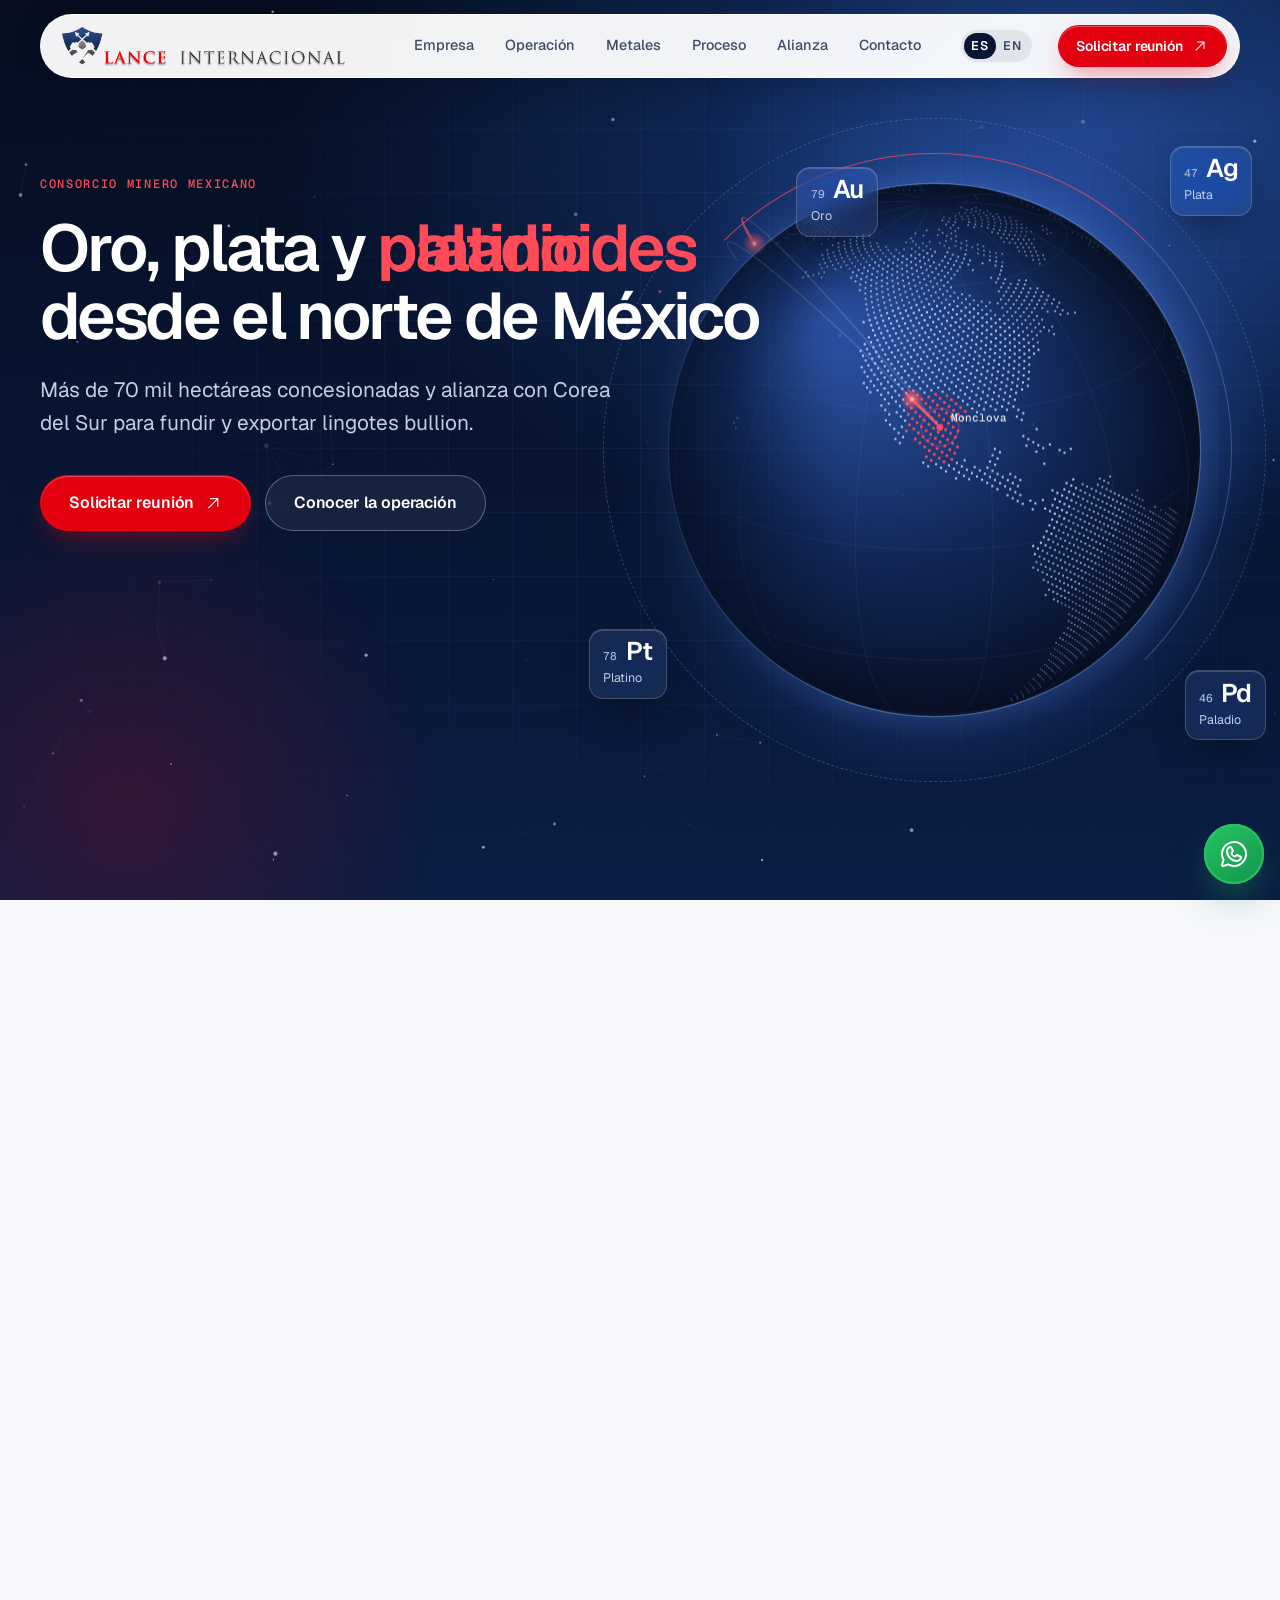
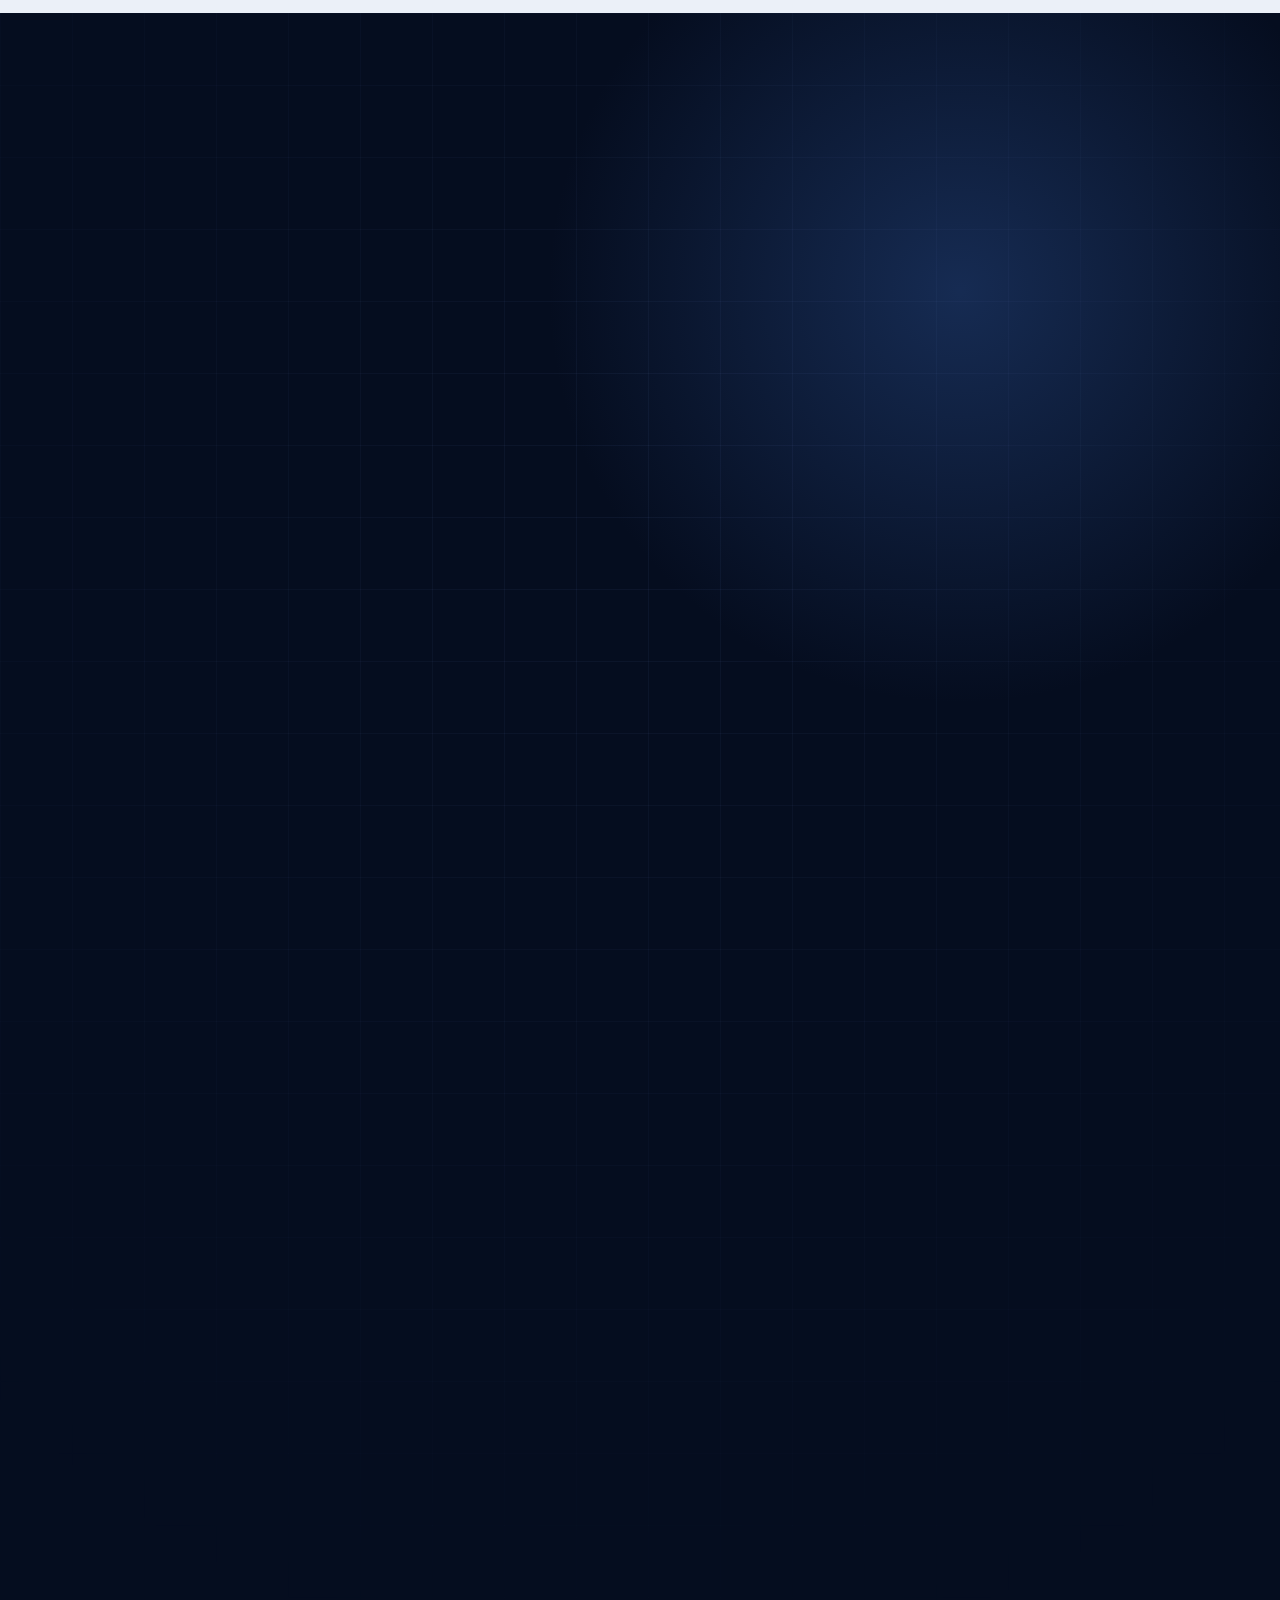
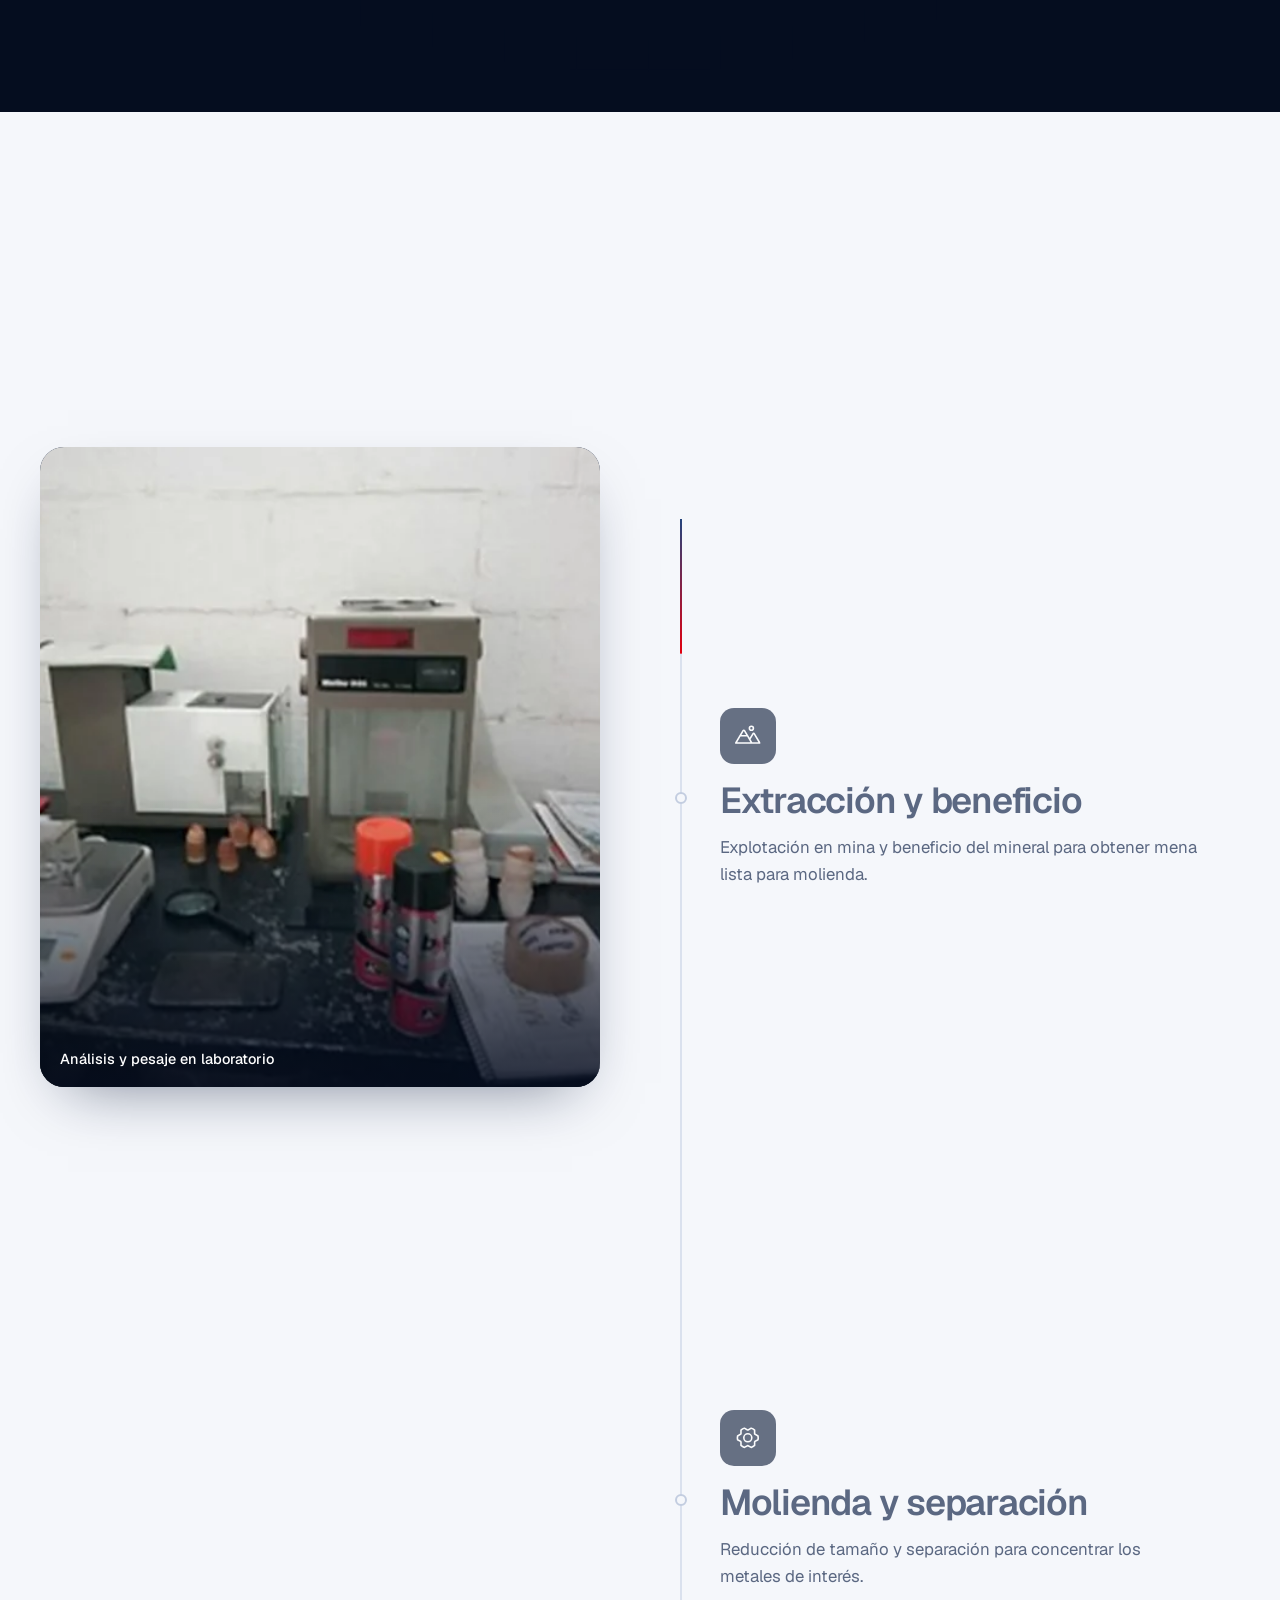
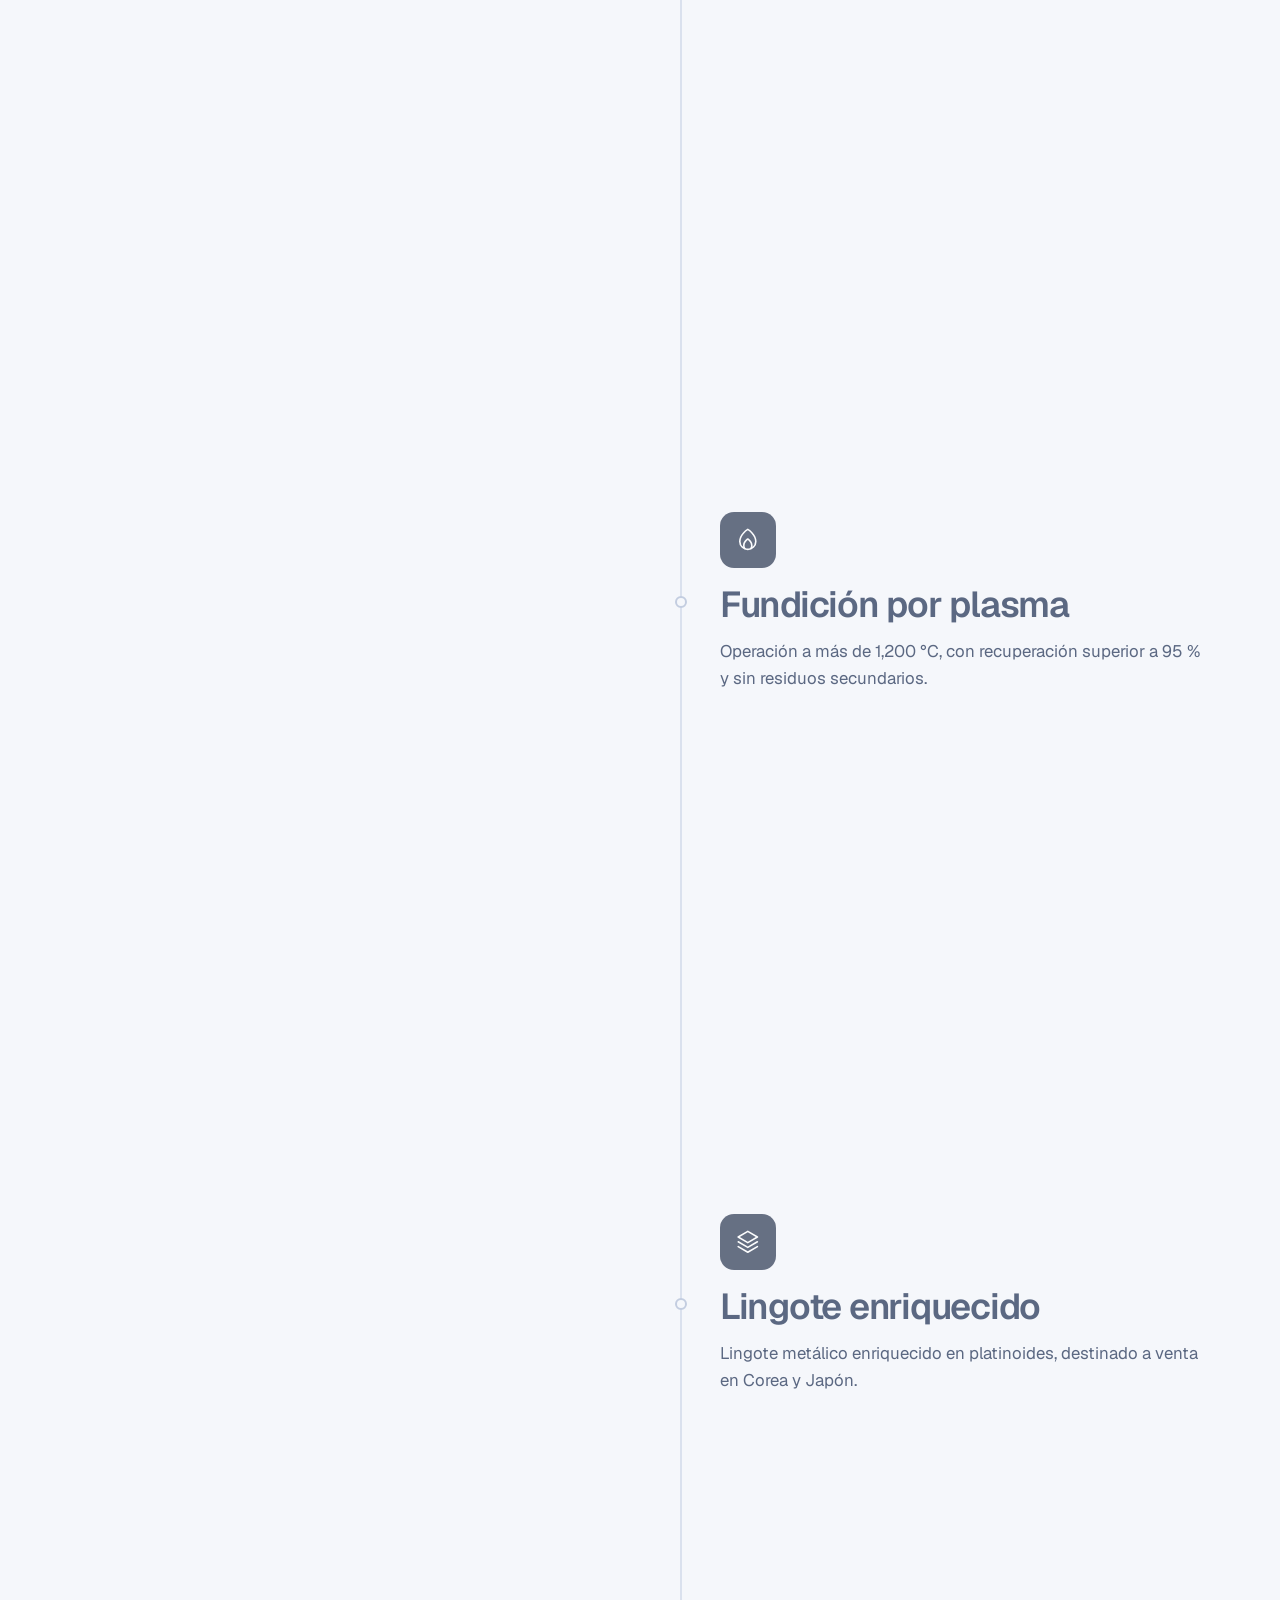
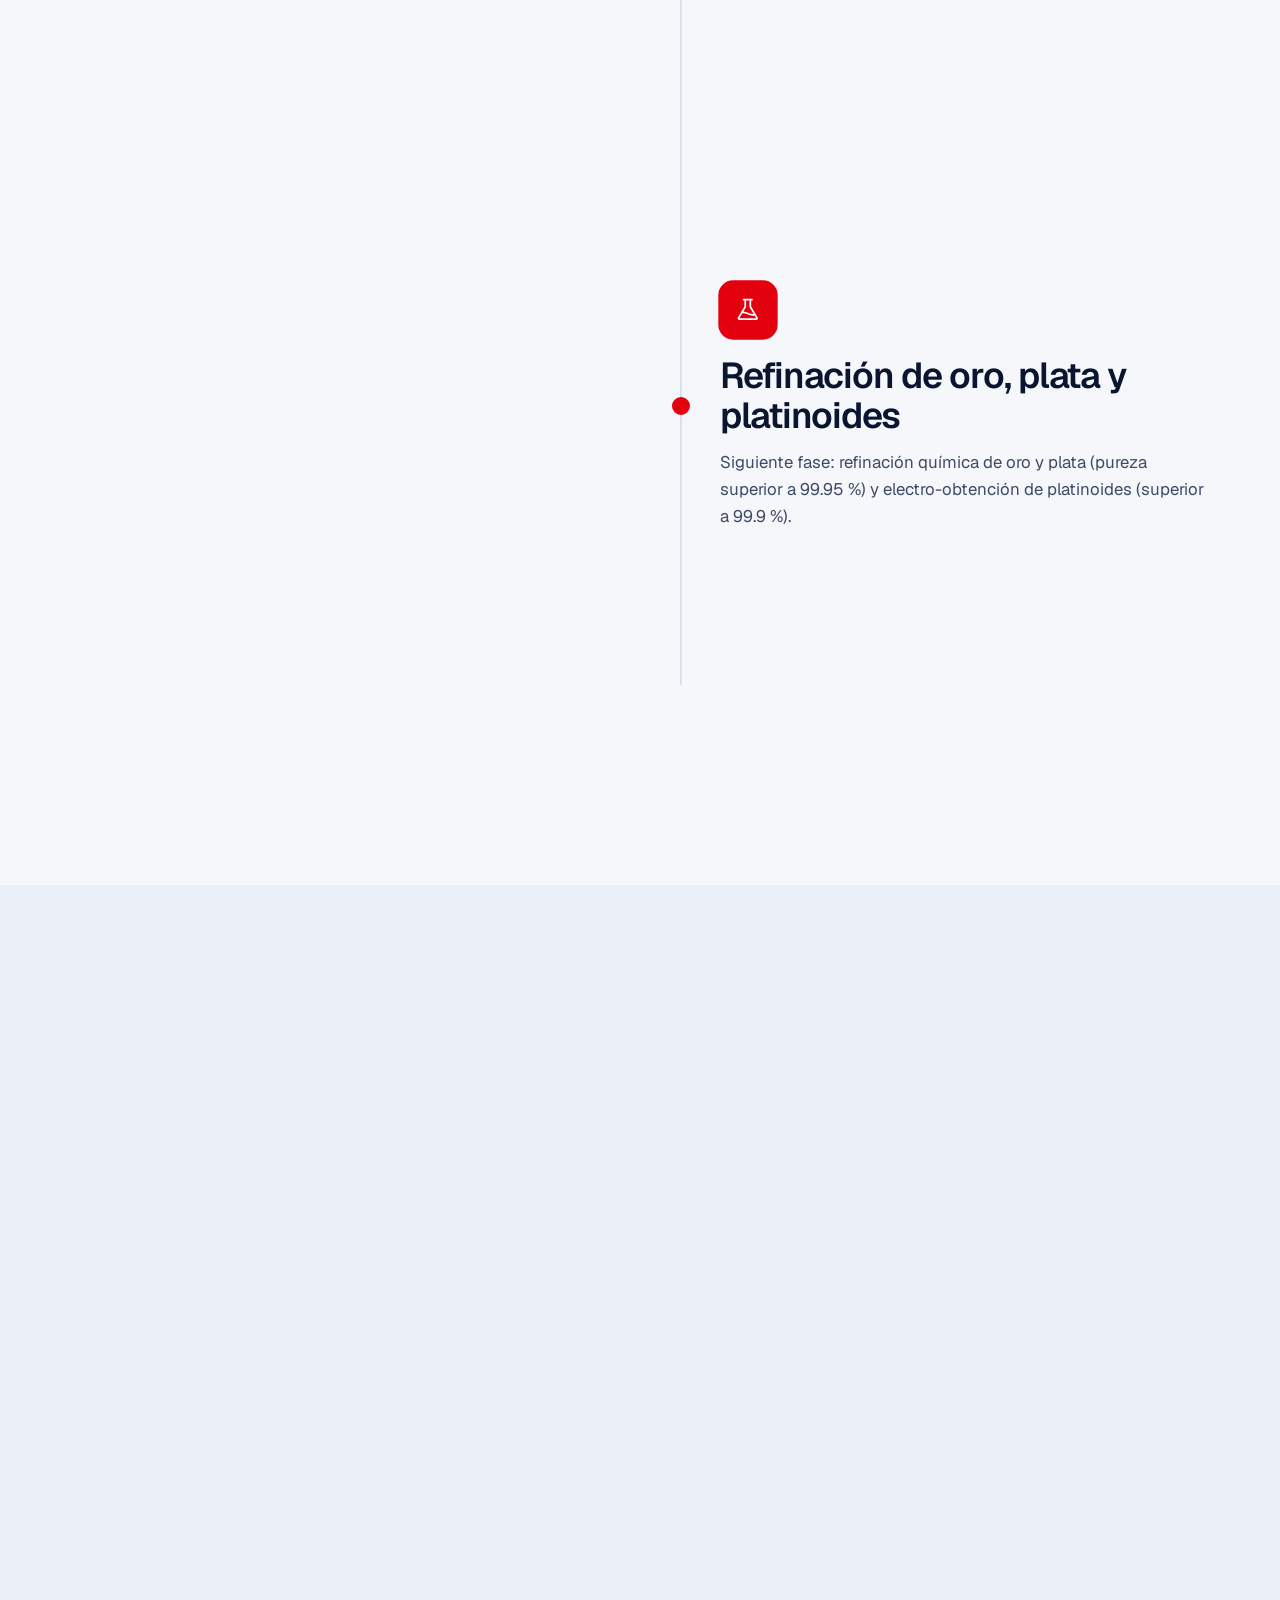
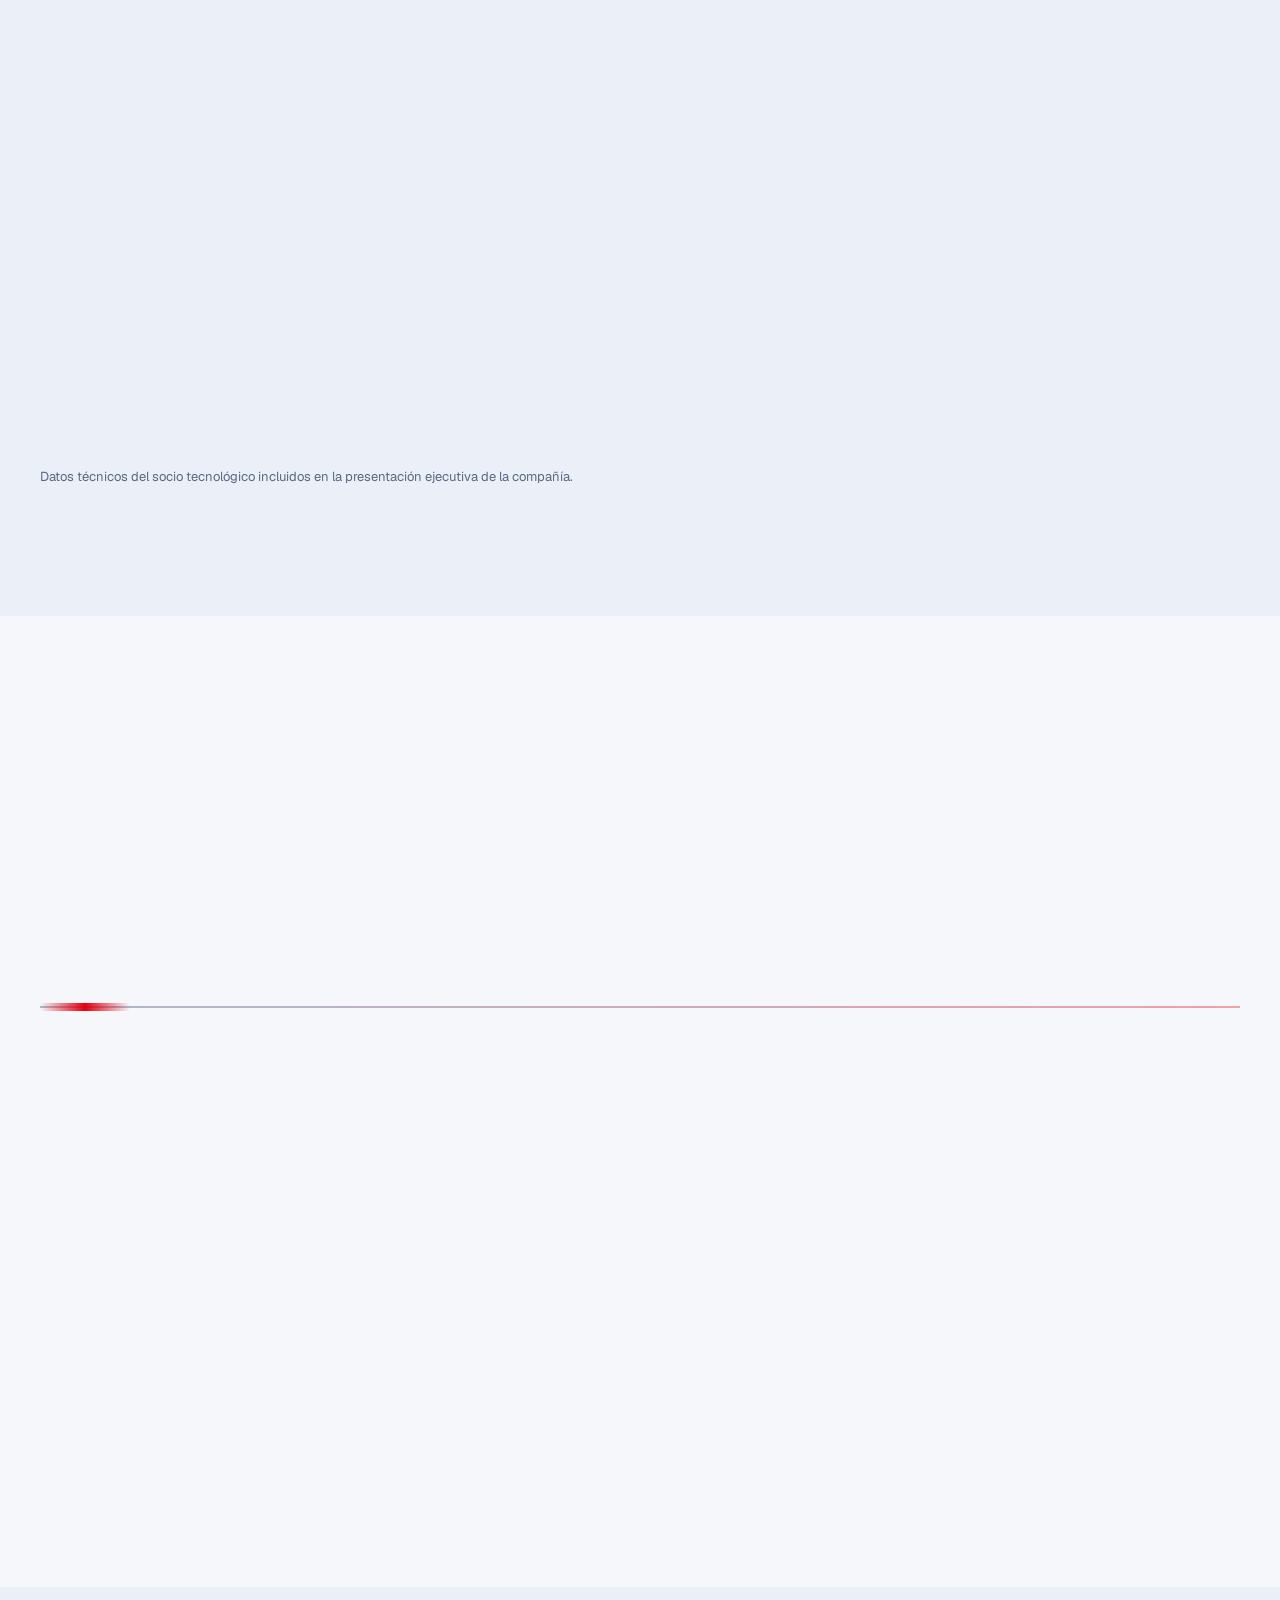
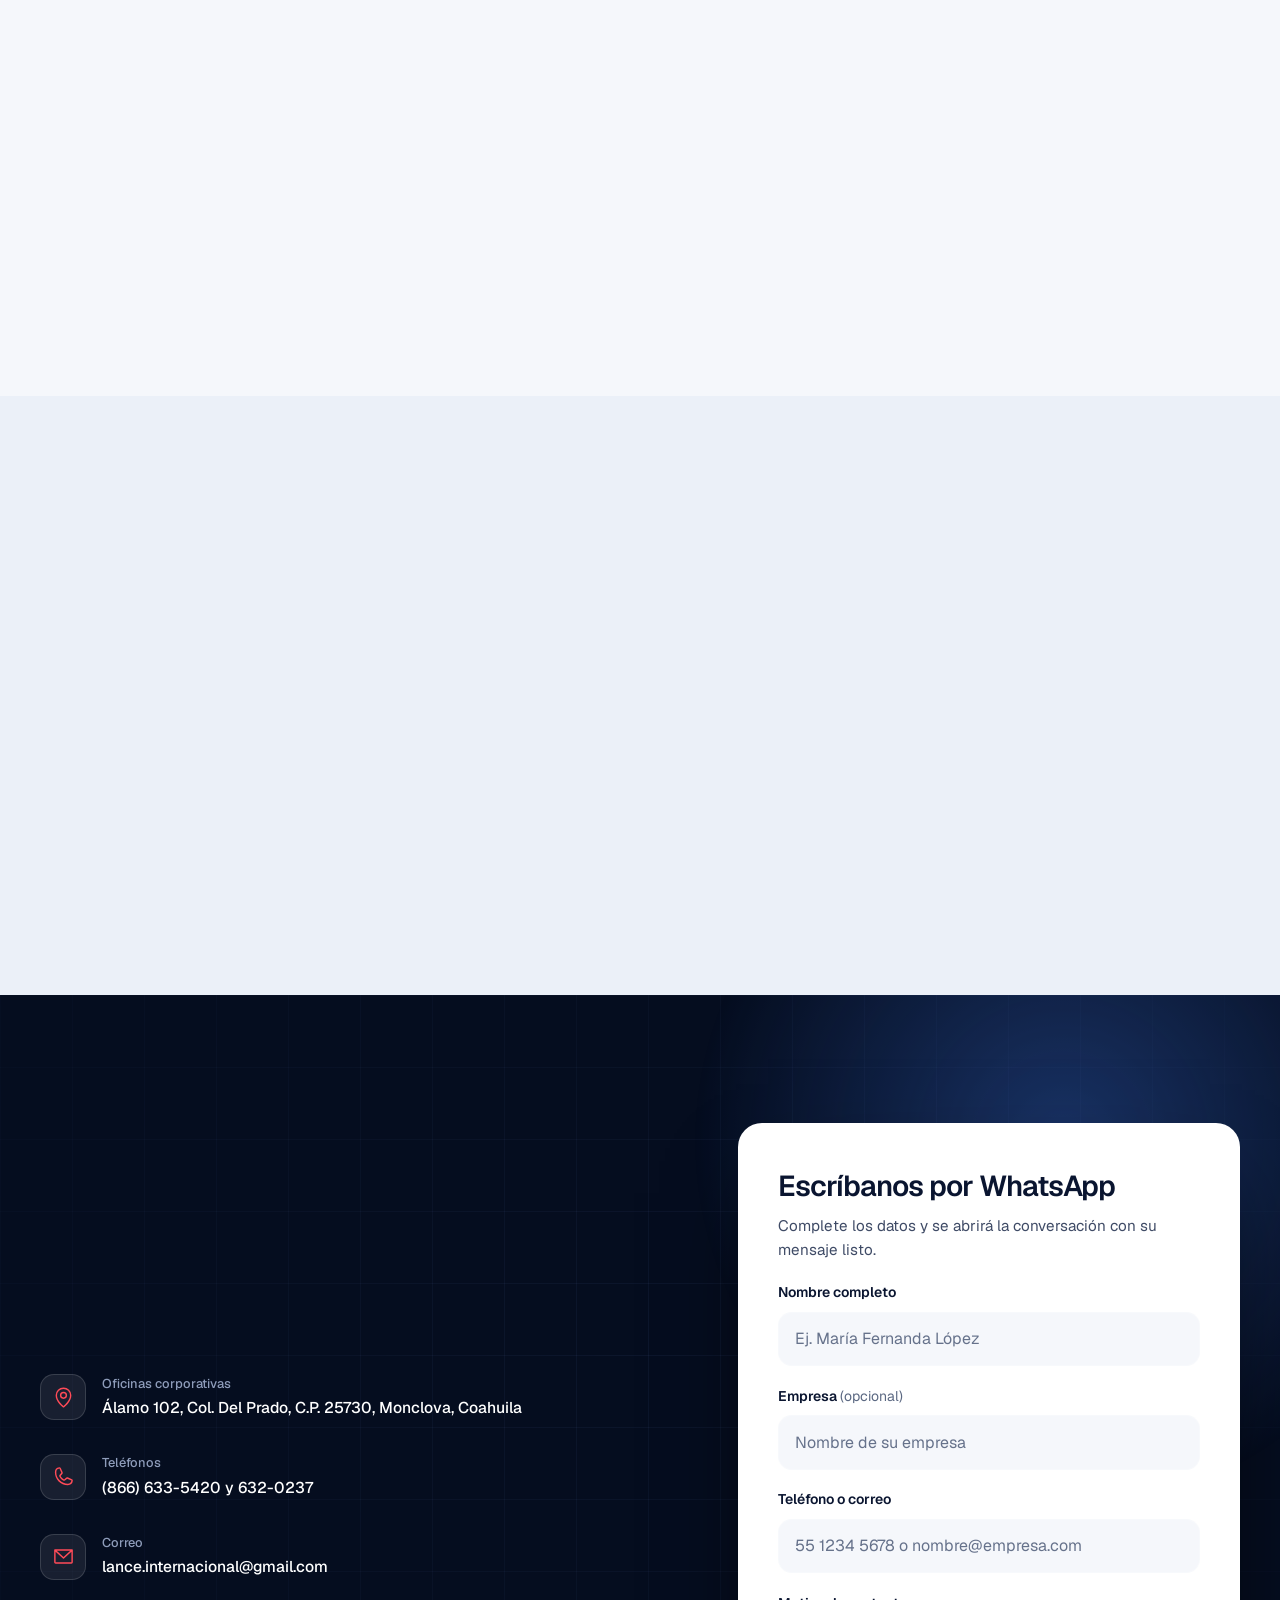
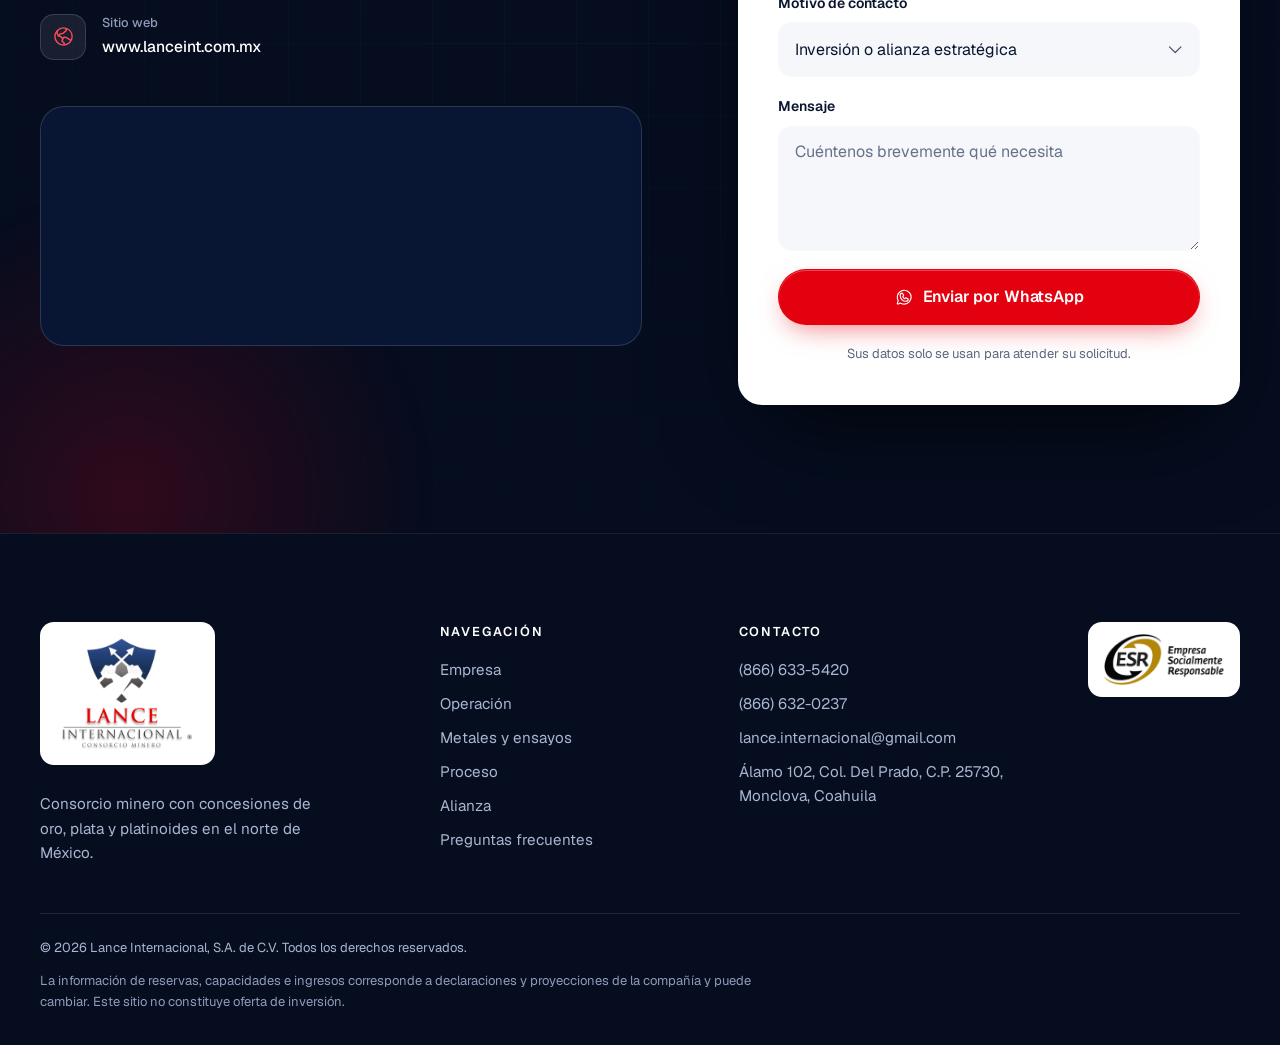
==== commit e1ed9e6f: "atualizando pagina" ====
--- a/index.html
+++ b/index.html
@@ -6,8 +6,8 @@
 
   <!-- SEO base -->
   <title>Lance Internacional | Minería de oro, plata y platinoides en Coahuila, México</title>
-  <meta name="description" content="Lance Internacional: consorcio minero en Monclova, Coahuila, con concesiones de oro, plata y platinoides y alianza con Plasma One para exportar lingotes bullion.">
-  <meta name="keywords" content="minería México, concesiones mineras Coahuila, oro plata platinoides, paladio platino iridio rodio, lingotes bullion, exportación de concentrados, consorcio minero Monclova, Plasma One">
+  <meta name="description" content="Lance Internacional: consorcio minero en Monclova, Coahuila, con concesiones de oro, plata y platinoides y alianza con un socio tecnológico de Corea del Sur para exportar lingotes bullion.">
+  <meta name="keywords" content="minería México, concesiones mineras Coahuila, oro plata platinoides, paladio platino iridio rodio, lingotes bullion, exportación de concentrados, consorcio minero Monclova">
   <meta name="author" content="Lance Internacional, S.A. de C.V.">
   <meta name="robots" content="index, follow, max-image-preview:large">
   <link rel="canonical" href="https://www.lanceint.com.mx/">
@@ -98,7 +98,7 @@
           {
             "@type": "Question",
             "name": "¿Con quién se procesará el mineral?",
-            "acceptedAnswer": { "@type": "Answer", "text": "Existe un contrato de asociación por 5 años, renovable, con Plasma One Inc., empresa de Corea del Sur con tecnología y equipos para procesar a lingotes tipo bullion y venderlos en Corea y Japón." }
+            "acceptedAnswer": { "@type": "Answer", "text": "Existe un contrato de asociación por 5 años, renovable, con una empresa de Corea del Sur con tecnología y equipos para procesar a lingotes tipo bullion y venderlos en Corea y Japón." }
           },
           {
             "@type": "Question",
@@ -167,6 +167,11 @@
       <a href="#contacto">Contacto</a>
     </nav>
 
+    <div class="lang nav__lang" role="group" aria-label="Idioma">
+      <button class="lang__btn" type="button" data-set-lang="es" lang="es" aria-label="Español" aria-pressed="true">ES</button>
+      <button class="lang__btn" type="button" data-set-lang="en" lang="en" aria-label="English" aria-pressed="false">EN</button>
+    </div>
+
     <a class="btn btn--primary btn--sm nav__cta" href="#contacto" data-magnetic>
       <span>Solicitar reunión</span>
       <svg class="ico" aria-hidden="true"><use href="#i-arrow-up-right"/></svg>
@@ -190,6 +195,10 @@
       <span>Solicitar reunión</span>
       <svg class="ico" aria-hidden="true"><use href="#i-arrow-up-right"/></svg>
     </a>
+    <div class="lang lang--menu" role="group" aria-label="Idioma">
+      <button class="lang__btn" type="button" data-set-lang="es" lang="es" aria-label="Español" aria-pressed="true">ES</button>
+      <button class="lang__btn" type="button" data-set-lang="en" lang="en" aria-label="English" aria-pressed="false">EN</button>
+    </div>
   </nav>
 </div>
 
@@ -275,7 +284,7 @@
           <dd><span class="kpi__n" data-count="250">250</span><span class="kpi__u">t</span></dd>
         </div>
         <div class="kpi">
-          <dt>Contrato de asociación renovable con Plasma One Inc.</dt>
+          <dt>Contrato de asociación renovable con empresa de Corea del Sur</dt>
           <dd><span class="kpi__n" data-count="5">5</span><span class="kpi__u">años</span></dd>
         </div>
       </dl>
@@ -525,14 +534,14 @@
 </section>
 
 <!-- ============================================================
-     ALIANZA CON PLASMA ONE
+     ALIANZA CON SOCIO TECNOLÓGICO
      ============================================================ -->
 <section id="alianza" class="section alliance section--tint" aria-labelledby="alliance-title">
   <div class="container">
     <header class="section__head">
       <p class="eyebrow" data-reveal>Alianza estratégica</p>
       <h2 class="h2" id="alliance-title" data-split>Tecnología de plasma desde Corea del Sur.</h2>
-      <p class="lead" data-reveal>Contrato de asociación por 5 años, renovable, con Plasma One Inc. Cada socio aporta lo que mejor sabe hacer.</p>
+      <p class="lead" data-reveal>Contrato de asociación por 5 años, renovable, con una empresa surcoreana. Cada socio aporta lo que mejor sabe hacer.</p>
     </header>
 
     <div class="roles" data-reveal>
@@ -554,7 +563,7 @@
 
       <article class="role role--plasma">
         <p class="role__where">Corea del Sur</p>
-        <h3>Plasma One Inc.</h3>
+        <h3>Socio tecnológico</h3>
         <ul>
           <li><svg class="ico" aria-hidden="true"><use href="#i-check-circle"/></svg>Tecnología y equipos especializados</li>
           <li><svg class="ico" aria-hidden="true"><use href="#i-check-circle"/></svg>Fundición a lingotes tipo bullion</li>
@@ -593,7 +602,7 @@
           <div class="bar bar--b"><i data-bar="70"></i><span>Alrededor de 70 %</span></div>
         </div>
       </div>
-      <p class="compare__src">Datos técnicos de Plasma One Inc. incluidos en la presentación ejecutiva de la compañía.</p>
+      <p class="compare__src">Datos técnicos del socio tecnológico incluidos en la presentación ejecutiva de la compañía.</p>
     </div>
   </div>
 </section>
@@ -619,7 +628,7 @@
         <span class="node__ico"><svg class="ico ico--lg" aria-hidden="true"><use href="#i-factory"/></svg></span>
         <p class="node__n"><span data-count="10">10</span><small>t/día</small></p>
         <h3>Capacidad de fundición</h3>
-        <p>Proceso y fundición en la planta de Plasma One.</p>
+        <p>Proceso y fundición en la planta del socio en Corea del Sur.</p>
       </li>
       <li class="node" data-reveal style="--d:.2s">
         <span class="node__ico"><svg class="ico ico--lg" aria-hidden="true"><use href="#i-stack"/></svg></span>
@@ -741,7 +750,7 @@
       </div>
       <div class="faq__item" data-reveal style="--d:.1s">
         <h3><button class="faq__q" type="button" aria-expanded="false" aria-controls="faq-a3" id="faq-q3"><span>¿Con quién se procesará el mineral?</span><svg class="ico" aria-hidden="true"><use href="#i-plus"/></svg></button></h3>
-        <div class="faq__a" id="faq-a3" role="region" aria-labelledby="faq-q3"><div><p>Con Plasma One Inc., de Corea del Sur, bajo un contrato de asociación por 5 años, renovable. Aporta tecnología y equipos para fundir a lingotes bullion y venderlos en Corea y Japón.</p></div></div>
+        <div class="faq__a" id="faq-a3" role="region" aria-labelledby="faq-q3"><div><p>Con una empresa de Corea del Sur, bajo un contrato de asociación por 5 años, renovable. Aporta tecnología y equipos para fundir a lingotes bullion y venderlos en Corea y Japón.</p></div></div>
       </div>
       <div class="faq__item" data-reveal style="--d:.15s">
         <h3><button class="faq__q" type="button" aria-expanded="false" aria-controls="faq-a4" id="faq-q4"><span>¿Dónde están las oficinas?</span><svg class="ico" aria-hidden="true"><use href="#i-plus"/></svg></button></h3>
@@ -910,6 +919,7 @@
 
 <!-- Scroll suave (Lenis, MIT). GSAP y ScrollTrigger se cargan bajo demanda desde script.js (solo escritorio) -->
 <script src="assets/vendor/lenis.min.js" defer></script>
+<script src="i18n.js" defer></script>
 <script src="script.js" defer></script>
 </body>
 </html>
--- a/styles.css
+++ b/styles.css
@@ -544,6 +544,48 @@
   background: var(--red);
 }
 
+/* Selector de idioma ES / EN: el indicador se desliza hacia el idioma activo */
+.lang {
+  position: relative;
+  display: inline-grid;
+  grid-template-columns: 1fr 1fr;
+  flex: none;
+  padding: 3px;
+  border-radius: var(--r-pill);
+  background: rgba(10, 21, 48, 0.07);
+}
+.lang::before {
+  content: "";
+  position: absolute;
+  top: 3px;
+  bottom: 3px;
+  left: 3px;
+  width: calc(50% - 3px);
+  border-radius: var(--r-pill);
+  background: var(--navy-900);
+  transition: transform 0.45s var(--ease);
+}
+html[lang^="en"] .lang::before { transform: translateX(100%); }
+.lang__btn {
+  position: relative;
+  min-width: 2.5rem;
+  padding: 0.4rem 0.7rem;
+  font-size: 0.78rem;
+  font-weight: 600;
+  line-height: 1;
+  letter-spacing: 0.05em;
+  color: var(--ink-2);
+  border-radius: var(--r-pill);
+  transition: color 0.3s;
+}
+.lang__btn[aria-pressed="true"] { color: #fff; }
+.nav__lang { display: none; }
+.lang--menu { justify-self: start; margin-top: 1.25rem; background: rgba(255, 255, 255, 0.12); }
+.lang--menu::before { background: #fff; }
+.lang--menu .lang__btn { padding: 0.65rem 1.2rem; font-size: 0.95rem; color: rgba(255, 255, 255, 0.78); }
+.lang--menu .lang__btn[aria-pressed="true"] { color: var(--navy-900); }
+.menu__inner .lang { opacity: 0; transform: translateY(24px); transition: opacity 0.6s var(--ease), transform 0.8s var(--ease); }
+
 .nav__cta { display: none; }
 
 .nav__toggle {
@@ -605,14 +647,26 @@
 .menu.is-open .menu__inner > *:nth-child(5) { transition-delay: 0.59s; }
 .menu.is-open .menu__inner > *:nth-child(6) { transition-delay: 0.65s; }
 .menu.is-open .menu__inner > *:nth-child(7) { transition-delay: 0.75s; }
+.menu.is-open .menu__inner > *:nth-child(8) { transition-delay: 0.85s; }
 
 @media (min-width: 1100px) {
   .nav__links { display: flex; }
+  .nav__lang { display: inline-grid; }
   .nav__cta { display: inline-flex; }
   .nav__toggle { display: none; }
   .menu { display: none; }
   .nav__brand img { height: 34px; }
   .nav__links a { padding: 0.55rem 0.7rem; }
+}
+/* Barra más compacta entre 1100 y 1279 px para que quepa el selector de idioma sin recortar el botón */
+@media (min-width: 1100px) and (max-width: 1279px) {
+  .nav__bar { gap: 0.5rem; }
+  .nav__links { gap: 0; }
+  .nav__links a { padding: 0.55rem 0.4rem; }
+  .nav__links a.is-current::after { left: 0.4rem; right: 0.4rem; }
+}
+@media (min-width: 1100px) and (max-width: 1319px) {
+  .nav__lang .lang__btn { min-width: 1.9rem; padding: 0.4rem 0.45rem; }
 }
 @media (min-width: 1280px) {
   .nav__brand img { height: 40px; }
